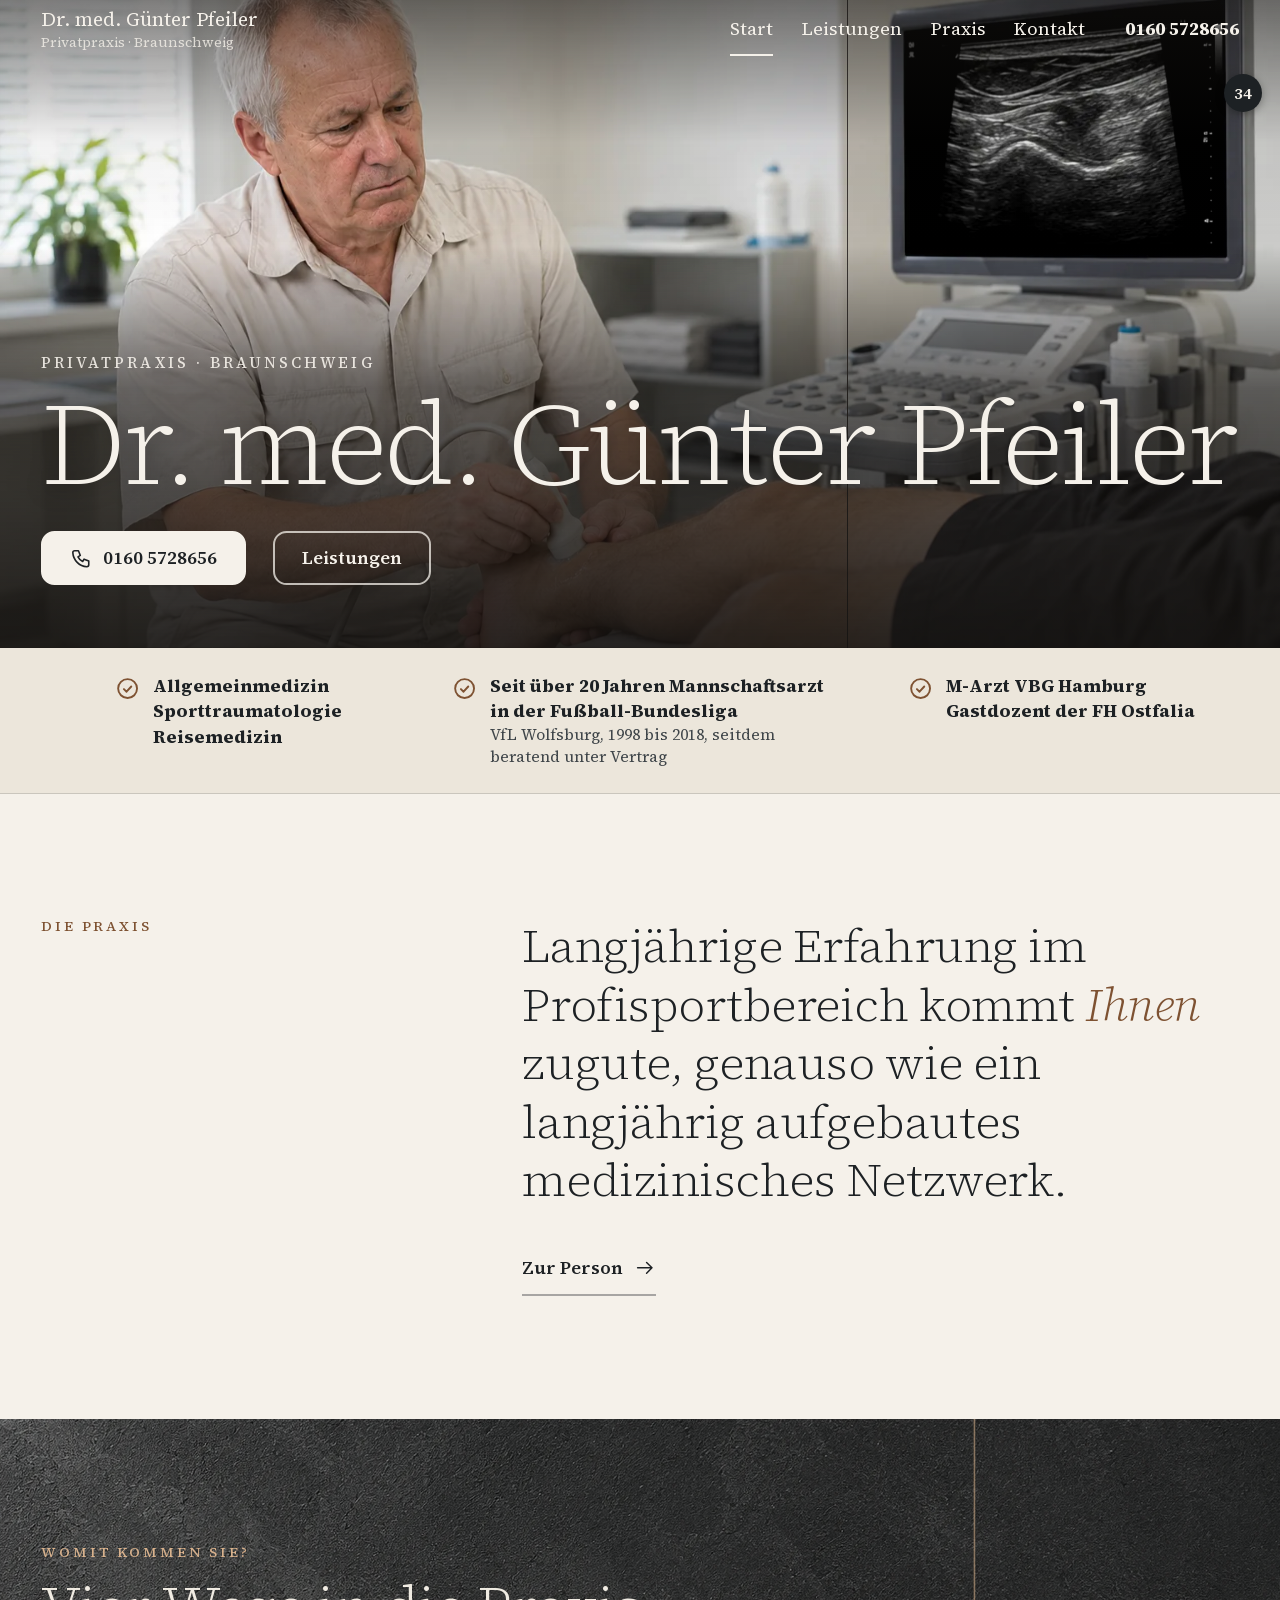
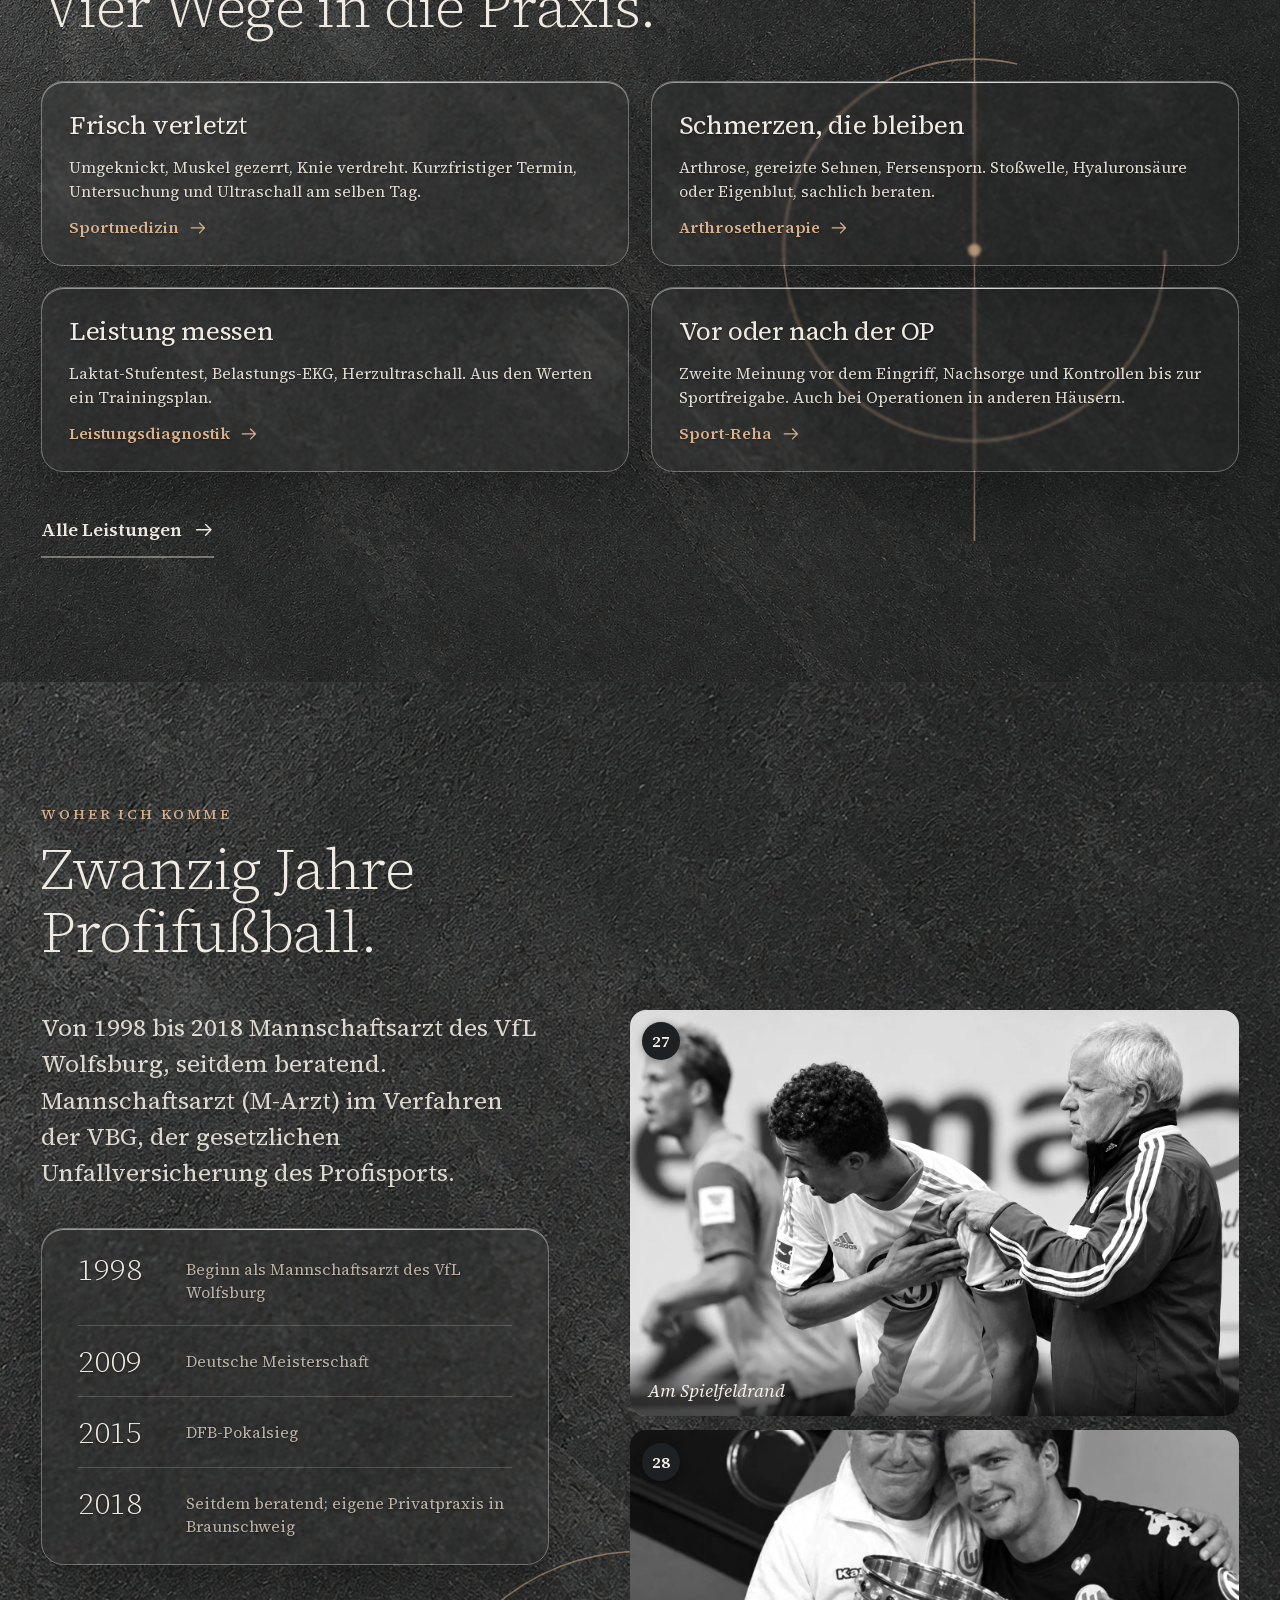
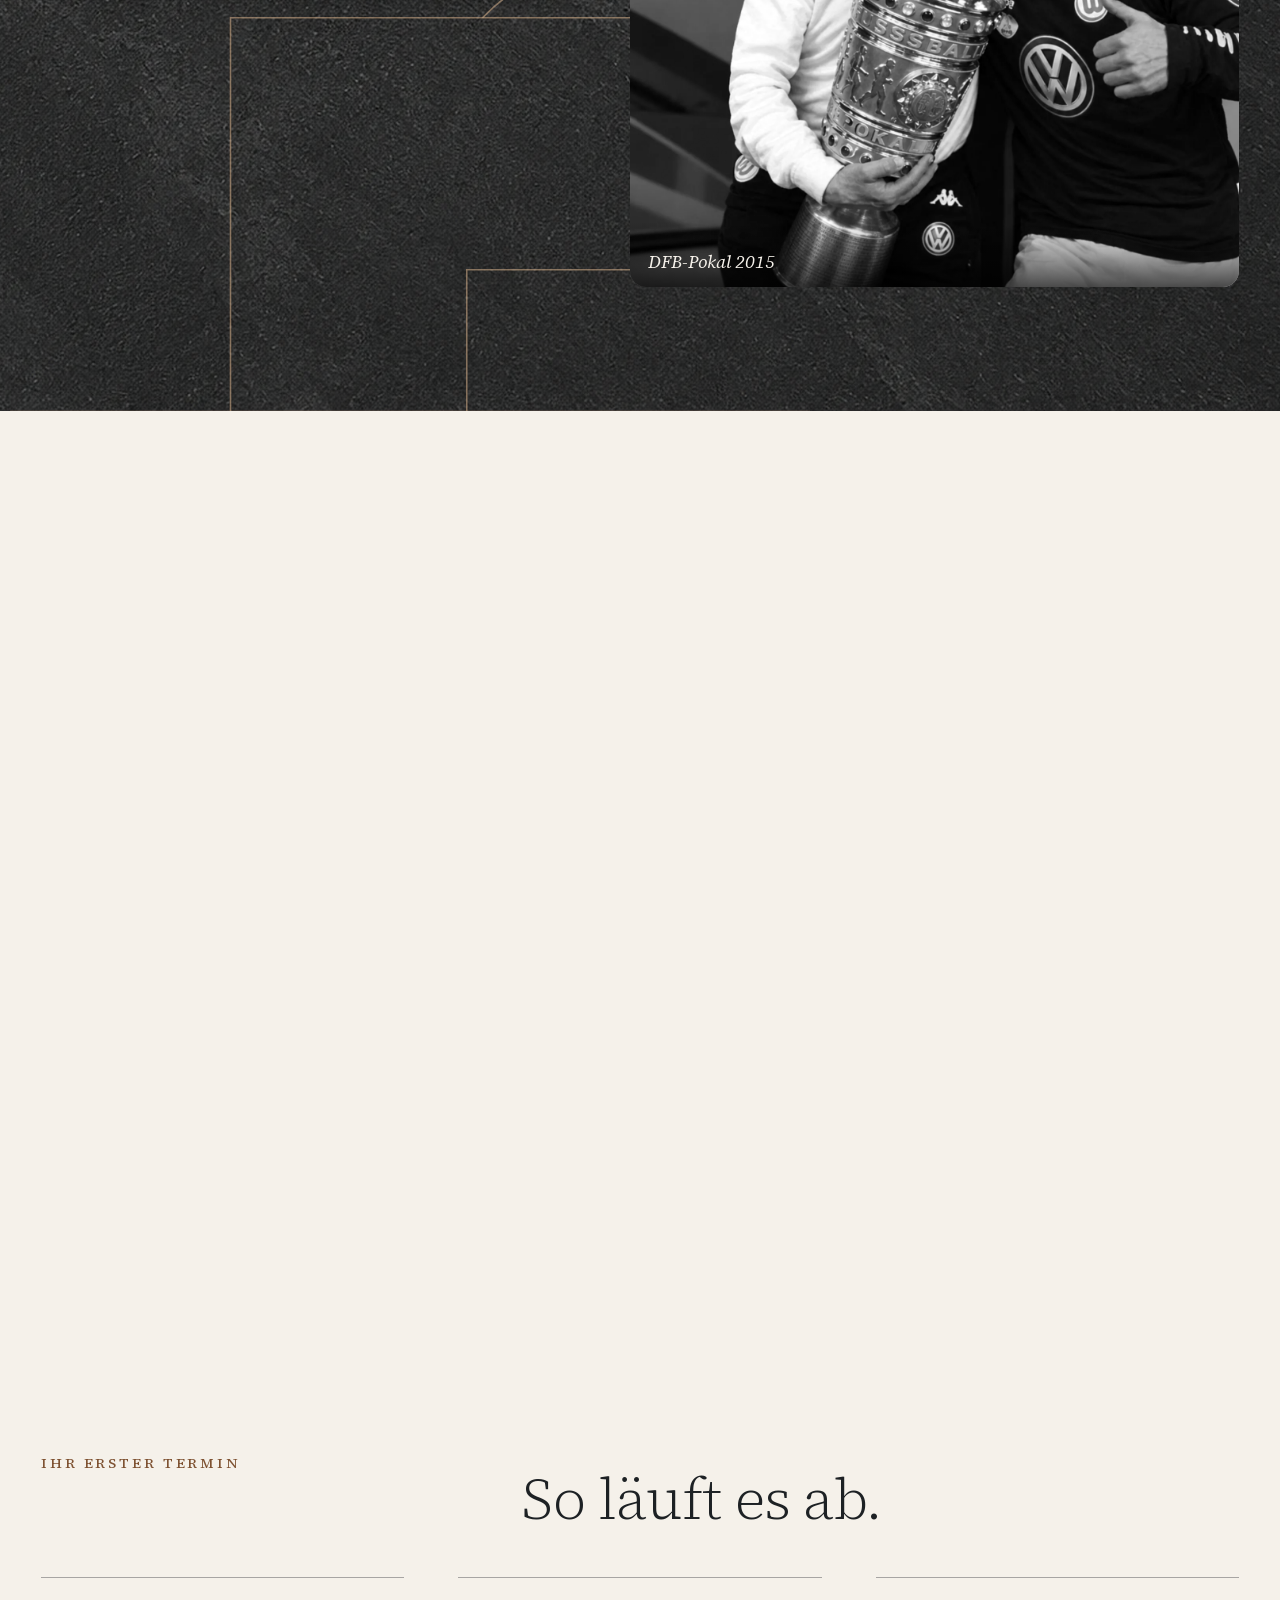
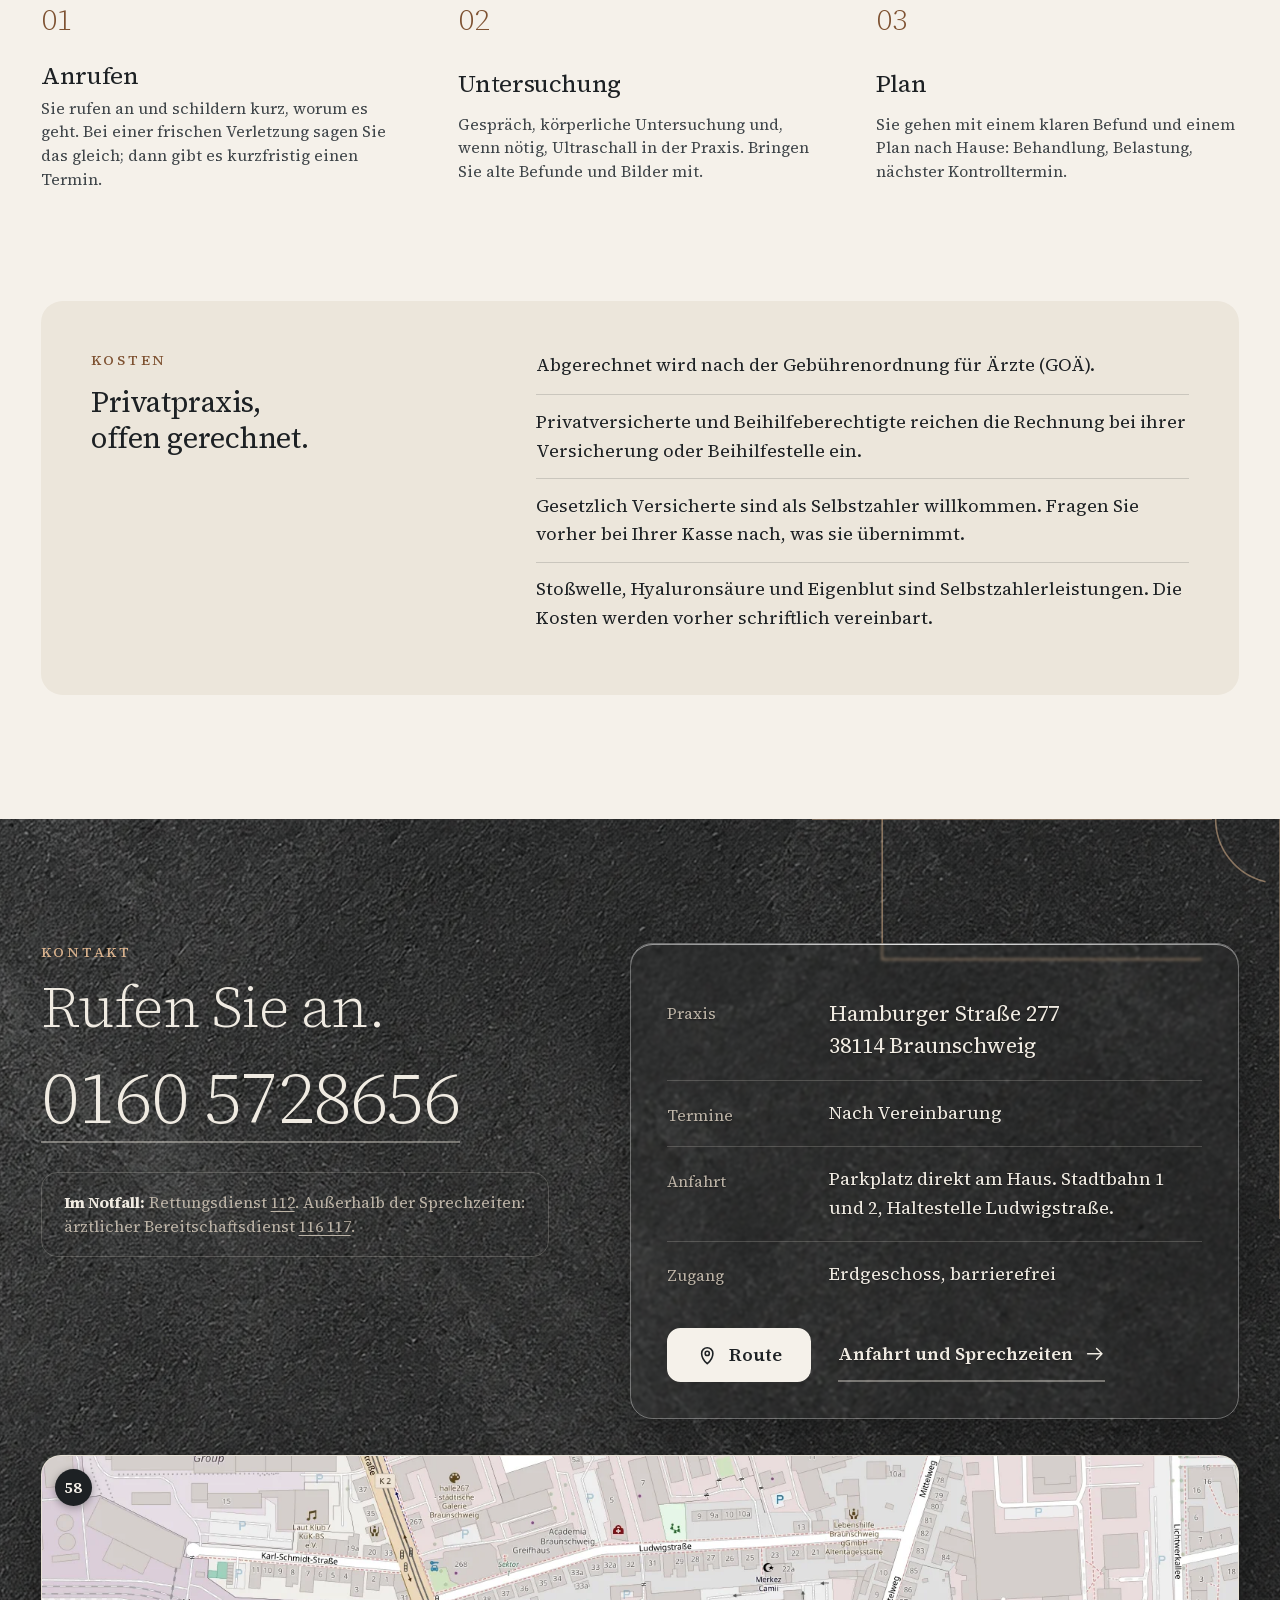
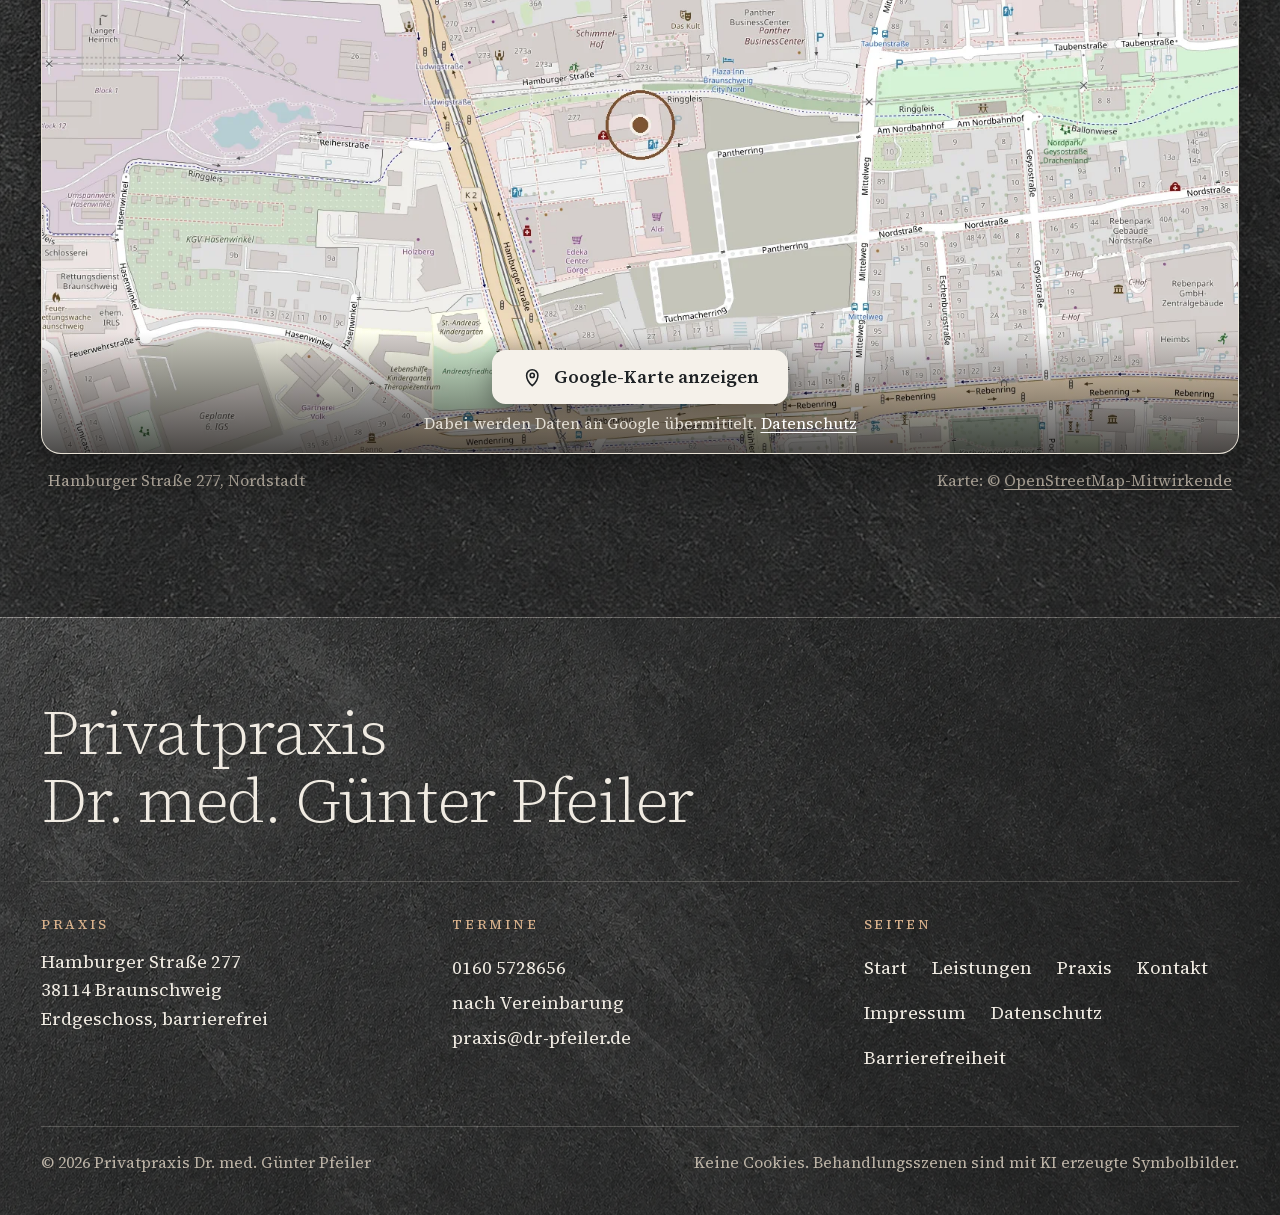
==== index.html @ 9eb3d10a "Startseite: Aussage zu Profisport-Erfahrung und medizinischem Netzwerk" ====
<!DOCTYPE html>
<html lang="de">
<head>
<meta charset="utf-8">
<meta name="viewport" content="width=device-width, initial-scale=1, viewport-fit=cover">
<title>Dr. med. Günter Pfeiler — Privatpraxis für Sportmedizin, Braunschweig</title>
<meta name="description" content="Privatpraxis für Sportmedizin, Leistungsdiagnostik und Allgemeinmedizin in Braunschweig. Dr. med. Günter Pfeiler, zwanzig Jahre Mannschaftsarzt im Profifußball.">
<meta name="robots" content="noindex, nofollow"><!-- ENTWURF: vor dem Livegang entfernen -->
<meta name="theme-color" content="#f5f1ea">
<link rel="preload" href="assets/fonts/source-serif-4.woff2" as="font" type="font/woff2" crossorigin>
<link rel="preload" as="image" href="assets/img/leistung-sport-reha.webp" fetchpriority="high">
<link rel="stylesheet" href="assets/css/edel.css?v=33">
<script>document.documentElement.className+=" js";try{if(localStorage.getItem("pfeiler-gross")==="1")document.documentElement.classList.add("gross")}catch(e){}</script>
<link rel="icon" href="data:image/svg+xml,%3Csvg xmlns='http://www.w3.org/2000/svg' viewBox='0 0 32 32'%3E%3Crect width='32' height='32' rx='6' fill='%231d2124'/%3E%3Ctext x='16' y='22' font-family='Georgia,serif' font-size='17' fill='%23f5f1ea' text-anchor='middle'%3EP%3C/text%3E%3C/svg%3E">
<script type="application/ld+json">
{"@context":"https://schema.org","@type":"Physician","@id":"https://dr-pfeiler.de/#praxis","name":"Privatpraxis Dr. med. Günter Pfeiler",
 "medicalSpecialty":["SportsMedicine","PrimaryCare"],
 "address":{"@type":"PostalAddress","streetAddress":"Hamburger Straße 277","postalCode":"38114","addressLocality":"Braunschweig","addressCountry":"DE"},
 "geo":{"@type":"GeoCoordinates","latitude":52.27784,"longitude":10.52268},
 "telephone":"+49 160 5728656","email":"praxis@dr-pfeiler.de","url":"https://dr-pfeiler.de/","isAccessibleForFree":false,
 "founder":{"@type":"Person","name":"Dr. med. Günter Pfeiler","honorificPrefix":"Dr. med."}}
</script>
</head>
<body>
<a class="skip" href="#inhalt">Zum Inhalt springen</a>

<header class="kopf kopf--auf-bild">
  <div class="wrap">
    <a class="marke" href="index.html"><span class="marke-text"><span class="titel-kurz">Dr. med. </span>Günter Pfeiler<small>Privatpraxis · Braunschweig</small></span></a>
    <nav class="nav" aria-label="Hauptmenü">
<a href="index.html" aria-current="page">Start</a>
<a href="leistungen.html">Leistungen</a>
<a href="praxis.html">Praxis</a>
<a href="kontakt.html">Kontakt</a>
<a class="nav-tel" href="tel:+491605728656">0160 5728656</a>
    </nav>
    <a class="kopf-tel" href="tel:+491605728656" aria-label="Anrufen: 0160 5728656"><svg viewBox="0 0 24 24" fill="none" stroke="currentColor" stroke-width="1.7" stroke-linecap="round" stroke-linejoin="round" aria-hidden="true"><path d="M5 4h4l2 5-2.5 1.5a11 11 0 0 0 5 5L15 13l5 2v4a2 2 0 0 1-2 2A16 16 0 0 1 3 6a2 2 0 0 1 2-2Z"/></svg></a>
    <button class="menue" type="button" aria-expanded="false" aria-controls="menue">Menü <i aria-hidden="true"></i></button>
  </div>
</header>
<nav class="menue-flaeche" id="menue" aria-label="Menü">
<a href="index.html" aria-current="page">Start</a>
<a href="leistungen.html">Leistungen</a>
<a href="praxis.html">Praxis</a>
<a href="kontakt.html">Kontakt</a>
<a class="menue-tel" href="tel:+491605728656"><svg viewBox="0 0 24 24" fill="none" stroke="currentColor" stroke-width="1.7" stroke-linecap="round" stroke-linejoin="round" aria-hidden="true"><path d="M5 4h4l2 5-2.5 1.5a11 11 0 0 0 5 5L15 13l5 2v4a2 2 0 0 1-2 2A16 16 0 0 1 3 6a2 2 0 0 1 2-2Z"/></svg> Termin: 0160 5728656</a>
  <div class="menue-fuss">
    <button class="schrift" type="button" aria-pressed="false"><span class="a1" aria-hidden="true">A</span><span class="a2" aria-hidden="true">A</span> Große Schrift</button>
<a href="impressum.html">Impressum</a>
<a href="datenschutz.html">Datenschutz</a>
<a href="barrierefreiheit.html">Barrierefreiheit</a>
  </div>
</nav>

<main id="inhalt" tabindex="-1">

  <section class="titel">
    <img class="titel-sono" src="assets/img/b-01-sprunggelenk-ultraschall.webp" width="1536" height="1024" alt="" fetchpriority="high"><span class="bild-nr" aria-hidden="true">34</span>
    <div class="wrap">
      <p class="ueberzeile">Privatpraxis · Braunschweig</p>
      <h1 id="titel">Dr. med. Günter Pfeiler</h1>
      <div class="aktionen">
        <a class="knopf knopf--hell" href="tel:+491605728656"><svg viewBox="0 0 24 24" fill="none" stroke="currentColor" stroke-width="1.7" stroke-linecap="round" stroke-linejoin="round" aria-hidden="true"><path d="M5 4h4l2 5-2.5 1.5a11 11 0 0 0 5 5L15 13l5 2v4a2 2 0 0 1-2 2A16 16 0 0 1 3 6a2 2 0 0 1 2-2Z"/></svg> 0160 5728656</a>
        <a class="knopf knopf--rand-hell" href="leistungen.html">Leistungen</a>
      </div>
    </div>
  </section>

  <div class="band-vertrauen" aria-label="Auf einen Blick">
    <ul class="wrap">
      <li><svg viewBox="0 0 24 24" fill="none" stroke="currentColor" stroke-width="1.8" stroke-linecap="round" stroke-linejoin="round" aria-hidden="true"><circle cx="12" cy="12" r="9"/><path d="m8.5 12.5 2.5 2.5 4.5-5"/></svg><div><b>Allgemeinmedizin</b><b>Sporttraumatologie</b><b>Reisemedizin</b></div></li>
      <li><svg viewBox="0 0 24 24" fill="none" stroke="currentColor" stroke-width="1.8" stroke-linecap="round" stroke-linejoin="round" aria-hidden="true"><circle cx="12" cy="12" r="9"/><path d="m8.5 12.5 2.5 2.5 4.5-5"/></svg><div><b>Seit über 20 Jahren Mannschaftsarzt in der Fußball-Bundesliga</b>VfL Wolfsburg, 1998 bis 2018, seitdem beratend unter Vertrag</div></li>
      <li><svg viewBox="0 0 24 24" fill="none" stroke="currentColor" stroke-width="1.8" stroke-linecap="round" stroke-linejoin="round" aria-hidden="true"><circle cx="12" cy="12" r="9"/><path d="m8.5 12.5 2.5 2.5 4.5-5"/></svg><div><b>M-Arzt VBG Hamburg</b><b>Gastdozent der FH Ostfalia</b></div></li>
    </ul>
  </div>

  <section class="abschnitt" aria-labelledby="praxis-titel">
    <div class="wrap zweispalt">
      <p class="kicker zeig" id="praxis-titel">Die Praxis</p>
      <div>
        <p class="aussage zeig">Langjährige Erfahrung im Profisportbereich kommt <em>Ihnen</em> zugute, genauso wie ein langjährig aufgebautes medizinisches Netzwerk.</p>
        <div class="aktionen zeig" style="--dl:160ms"><a class="link" href="praxis.html">Zur Person <svg viewBox="0 0 24 24" fill="none" stroke="currentColor" stroke-width="1.6" stroke-linecap="round" stroke-linejoin="round" aria-hidden="true"><path d="M4 12h16m-6-6 6 6-6 6"/></svg></a></div>
      </div>
    </div>
  </section>

  <section class="nacht abschnitt" aria-labelledby="situation-t">
    <svg class="feld feld--mitte" viewBox="0 0 400 800" aria-hidden="true" focusable="false"><path pathLength="1" d="M200 0V800"/><circle pathLength="1" cx="200" cy="400" r="150"/><circle class="punkt" cx="200" cy="400" r="5"/></svg>
    <div class="wrap">
      <p class="kicker zeig">Womit kommen Sie?</p>
      <h2 id="situation-t" class="zeig" style="--dl:80ms">Vier Wege in die Praxis.</h2>
      <ul class="situationen situationen--glas">
        <li><a class="zeig" href="leistungen.html#sportmedizin"><h3>Frisch verletzt</h3><p>Umgeknickt, Muskel gezerrt, Knie verdreht. Kurzfristiger Termin, Untersuchung und Ultraschall am selben Tag.</p><span>Sportmedizin <svg viewBox="0 0 24 24" fill="none" stroke="currentColor" stroke-width="1.6" stroke-linecap="round" stroke-linejoin="round" aria-hidden="true"><path d="M4 12h16m-6-6 6 6-6 6"/></svg></span></a></li>
        <li><a class="zeig" style="--dl:60ms" href="leistungen.html#arthrosetherapie"><h3>Schmerzen, die bleiben</h3><p>Arthrose, gereizte Sehnen, Fersensporn. Stoßwelle, Hyaluronsäure oder Eigenblut, sachlich beraten.</p><span>Arthrosetherapie <svg viewBox="0 0 24 24" fill="none" stroke="currentColor" stroke-width="1.6" stroke-linecap="round" stroke-linejoin="round" aria-hidden="true"><path d="M4 12h16m-6-6 6 6-6 6"/></svg></span></a></li>
        <li><a class="zeig" style="--dl:120ms" href="leistungen.html#leistungsdiagnostik"><h3>Leistung messen</h3><p>Laktat-Stufentest, Belastungs-EKG, Herzultraschall. Aus den Werten ein Trainingsplan.</p><span>Leistungsdiagnostik <svg viewBox="0 0 24 24" fill="none" stroke="currentColor" stroke-width="1.6" stroke-linecap="round" stroke-linejoin="round" aria-hidden="true"><path d="M4 12h16m-6-6 6 6-6 6"/></svg></span></a></li>
        <li><a class="zeig" style="--dl:180ms" href="leistungen.html#sport-reha"><h3>Vor oder nach der OP</h3><p>Zweite Meinung vor dem Eingriff, Nachsorge und Kontrollen bis zur Sportfreigabe. Auch bei Operationen in anderen Häusern.</p><span>Sport-Reha <svg viewBox="0 0 24 24" fill="none" stroke="currentColor" stroke-width="1.6" stroke-linecap="round" stroke-linejoin="round" aria-hidden="true"><path d="M4 12h16m-6-6 6 6-6 6"/></svg></span></a></li>
      </ul>
      <div class="aktionen zeig"><a class="link" href="leistungen.html">Alle Leistungen <svg viewBox="0 0 24 24" fill="none" stroke="currentColor" stroke-width="1.6" stroke-linecap="round" stroke-linejoin="round" aria-hidden="true"><path d="M4 12h16m-6-6 6 6-6 6"/></svg></a></div>
    </div>
  </section>


  <section class="nacht abschnitt" aria-labelledby="chronik-titel">
    <svg class="feld feld--strafraum" viewBox="0 0 800 420" aria-hidden="true" focusable="false"><path pathLength="1" d="M0 420H800"/><path pathLength="1" d="M140 420V170H660V420"/><path pathLength="1" d="M290 420V330H510V420"/><path pathLength="1" d="M300 170A140 140 0 0 1 500 170"/><circle class="punkt" cx="400" cy="250" r="5"/></svg>
    <div class="wrap">
      <p class="kicker zeig">Woher ich komme</p>
      <h2 id="chronik-titel" class="zeig" style="--dl:80ms;max-width:12em">Zwanzig Jahre Profifußball.</h2>
      <div class="chronik">
        <div class="zeig">
          <p class="lead">Von 1998 bis 2018 Mannschaftsarzt des VfL Wolfsburg, seitdem beratend. Mannschaftsarzt (M-Arzt) im Verfahren der VBG, der gesetzlichen Unfallversicherung des Profisports.</p>
          <div class="glas" style="margin-top:2rem;padding-block:.3rem"><ol class="zeitleiste">
            <li><b>1998</b><span>Beginn als Mannschaftsarzt des VfL Wolfsburg</span></li>
            <li><b>2009</b><span>Deutsche Meisterschaft</span></li>
            <li><b>2015</b><span>DFB-Pokalsieg</span></li>
            <li><b>2018</b><span>Seitdem beratend; eigene Privatpraxis in Braunschweig</span></li>
          </ol></div>
          <details class="todo"><summary>Intern</summary><p>Jahreszahlen und Vereinsnennung mit Dr. Pfeiler bestätigen. Bildrechte (Fotograf, Verein) und Einwilligung der abgebildeten Spieler klären.</p></details>
        </div>
        <div class="archiv zeig" style="--dl:120ms">
          <figure class="bild a1"><img src="assets/img/foto-01-spielfeldrand.webp" width="1536" height="1024" loading="lazy" alt="Dr. Pfeiler untersucht am Spielfeldrand die Schulter eines Spielers"><figcaption>Am Spielfeldrand</figcaption><span class="bild-nr" aria-hidden="true">27</span></figure>
          <figure class="bild a2"><img src="assets/img/foto-02-dfb-pokal.webp" width="1536" height="1536" loading="lazy" alt="Dr. Pfeiler mit dem DFB-Pokal"><figcaption>DFB-Pokal 2015</figcaption><span class="bild-nr" aria-hidden="true">28</span></figure>
        </div>
      </div>
    </div>
  </section>

  <section class="abschnitt" aria-labelledby="person-titel">
    <div class="wrap person">
      <figure class="zeig" style="margin:0">
        <div class="bild bild--hoch"><img src="assets/img/foto-03-meisterschale.webp" width="1024" height="1536" loading="lazy" decoding="async" alt="Dr. med. Günter Pfeiler mit der Meisterschale in der Arena des VfL Wolfsburg"><span class="bild-nr" aria-hidden="true">4</span></div>
        <figcaption class="bildunterschrift"><span class="symbol">Archivfoto</span></figcaption>
      </figure>
      <div class="zeig" style="--dl:120ms">
        <p class="kicker">Zur Person</p>
        <h2 id="person-titel">Dr. med. Günter Pfeiler</h2>
        <dl class="fakten">
          <div><dt>Fachgebiet</dt><dd>Allgemeinmedizin</dd></div>
          <div><dt>1998 – 2018</dt><dd>Mannschaftsarzt VfL Wolfsburg, seitdem beratend</dd></div>
          <div><dt>Verfahren</dt><dd>Mannschaftsarzt (M-Arzt) der VBG</dd></div>
          <div><dt>Praxis</dt><dd>Hamburger Straße 277, Braunschweig</dd></div>
        </dl>
        <details class="todo"><summary>Intern</summary><p>Porträt ist vorläufig das Archivfoto. Für den Livegang ein aktuelles Foto im Sprechzimmer machen lassen; alle 40 recherchierten Vorbilder nutzen eigene Fotografie.</p></details>
      </div>
    </div>
  </section>

  <section class="abschnitt" aria-labelledby="termin-titel">
    <div class="wrap">
      <div class="zweispalt">
        <p class="kicker zeig">Ihr erster Termin</p>
        <h2 id="termin-titel" class="zeig" style="--dl:80ms">So läuft es ab.</h2>
      </div>
      <ol class="schritte">
        <li class="zeig"><h3>Anrufen</h3><p>Sie rufen an und schildern kurz, worum es geht. Bei einer frischen Verletzung sagen Sie das gleich; dann gibt es kurzfristig einen Termin.</p></li>
        <li class="zeig" style="--dl:80ms"><h3>Untersuchung</h3><p>Gespräch, körperliche Untersuchung und, wenn nötig, Ultraschall in der Praxis. Bringen Sie alte Befunde und Bilder mit.</p></li>
        <li class="zeig" style="--dl:160ms"><h3>Plan</h3><p>Sie gehen mit einem klaren Befund und einem Plan nach Hause: Behandlung, Belastung, nächster Kontrolltermin.</p></li>
      </ol>
      <div class="kosten zeig" id="kosten">
        <div><p class="kicker">Kosten</p><h3 style="margin-top:.8rem">Privatpraxis, offen gerechnet.</h3></div>
        <div>
          <p>Abgerechnet wird nach der Gebührenordnung für Ärzte (GOÄ).</p>
          <ul>
            <li>Privatversicherte und Beihilfeberechtigte reichen die Rechnung bei ihrer Versicherung oder Beihilfestelle ein.</li>
            <li>Gesetzlich Versicherte sind als Selbstzahler willkommen. Fragen Sie vorher bei Ihrer Kasse nach, was sie übernimmt.</li>
            <li>Stoßwelle, Hyaluronsäure und Eigenblut sind Selbstzahlerleistungen. Die Kosten werden vorher schriftlich vereinbart.</li>
          </ul>
          <details class="todo"><summary>Intern</summary><p>Abrechnungsangaben (GOÄ-Faktor, Erstattung, Beihilfe, Preisrahmen Erstgespräch) vor dem Livegang mit dem Arzt klären. Keine Praxis in Braunschweig nennt Kosten; ein Preisrahmen wäre ein Alleinstellungsmerkmal.</p></details>
        </div>
      </div>
    </div>
  </section>

  <section class="nacht abschnitt" aria-labelledby="kontakt-titel" data-ruf-ende>
    <svg class="feld feld--ecke" viewBox="0 0 400 400" aria-hidden="true" focusable="false"><path pathLength="1" d="M0 0H400"/><path pathLength="1" d="M400 0V400"/><path pathLength="1" d="M345 0A55 55 0 0 0 400 55"/><path pathLength="1" d="M60 0V120H400"/></svg>
    <div class="wrap">
      <div class="kontaktblock">
        <div class="zeig">
          <p class="kicker">Kontakt</p>
          <h2 id="kontakt-titel">Rufen Sie an.</h2>
          <a class="tel" href="tel:+491605728656">0160 5728656</a>
          <p class="notfall"><b>Im Notfall:</b> Rettungsdienst <a href="tel:112">112</a>. Außerhalb der Sprechzeiten: ärztlicher Bereitschaftsdienst <a href="tel:116117">116 117</a>.</p>
        </div>
        <div class="glas zeig" style="--dl:120ms">
          <dl class="angaben">
            <div><dt>Praxis</dt><dd><address class="adresse">Hamburger Straße 277<br>38114 Braunschweig</address></dd></div>
            <div><dt>Termine</dt><dd>Nach Vereinbarung</dd></div>
            <div><dt>Anfahrt</dt><dd>Parkplatz direkt am Haus. Stadtbahn 1 und 2, Haltestelle Ludwigstraße.</dd></div>
            <div><dt>Zugang</dt><dd>Erdgeschoss, barrierefrei</dd></div>
          </dl>
          <div class="aktionen" style="margin-top:1.2rem"><a class="knopf" href="https://www.google.com/maps/dir/?api=1&amp;destination=52.27784%2C10.52268&amp;travelmode=driving" target="_blank" rel="noopener noreferrer"><svg viewBox="0 0 24 24" fill="none" stroke="currentColor" stroke-width="1.7" stroke-linecap="round" stroke-linejoin="round" aria-hidden="true"><path d="M12 21s-6-5.3-6-11a6 6 0 0 1 12 0c0 5.7-6 11-6 11Z"/><circle cx="12" cy="10" r="2.2"/></svg> Route</a><a class="link" href="kontakt.html">Anfahrt und Sprechzeiten <svg viewBox="0 0 24 24" fill="none" stroke="currentColor" stroke-width="1.6" stroke-linecap="round" stroke-linejoin="round" aria-hidden="true"><path d="M4 12h16m-6-6 6 6-6 6"/></svg></a></div>
        </div>
      </div>
      <div style="margin-top:2rem"><figure class="karte zeig">
          <div class="bild" id="karte-bild">
            <img src="assets/img/lageplan.webp" width="1600" height="1200" loading="lazy" decoding="async" alt="Stadtplan Braunschweig-Nordstadt: die Praxis liegt an der Hamburger Straße 277 am Ringgleis, nahe Haltestelle Ludwigstraße">
            <span class="bild-nr" aria-hidden="true">58</span>
            <div class="karte-laden">
              <button class="knopf" type="button" id="karte-laden" data-src="https://www.google.com/maps/embed?origin=mfe&amp;pb=!1m3!2m1!1s52.27784,10.52268!6i17!3m1!1sde!5m1!1sde"><svg viewBox="0 0 24 24" fill="none" stroke="currentColor" stroke-width="1.7" stroke-linecap="round" stroke-linejoin="round" aria-hidden="true"><path d="M12 21s-6-5.3-6-11a6 6 0 0 1 12 0c0 5.7-6 11-6 11Z"/><circle cx="12" cy="10" r="2.2"/></svg> Google-Karte anzeigen</button>
              <p>Dabei werden Daten an Google übermittelt. <a href="datenschutz.html#google-maps">Datenschutz</a></p>
            </div>
          </div>
          <figcaption><span>Hamburger Straße 277, Nordstadt</span><span>Karte: © <a href="https://www.openstreetmap.org/copyright" target="_blank" rel="noopener noreferrer">OpenStreetMap-Mitwirkende</a></span></figcaption>
          <p class="sr-only" aria-live="polite" id="karte-status"></p>
        </figure></div>
    </div>
  </section>
</main>

<footer class="fuss" data-ruf-ende>
  <div class="wrap">
    <p class="gross">Privatpraxis<br>Dr. med. Günter Pfeiler</p>
    <div class="fuss-raster">
      <div><small>Praxis</small><address>Hamburger Straße 277<br>38114 Braunschweig<br>Erdgeschoss, barrierefrei</address></div>
      <div><small>Termine</small><a href="tel:+491605728656">0160 5728656</a><br>nach Vereinbarung<br><a href="mailto:praxis@dr-pfeiler.de">praxis@dr-pfeiler.de</a></div>
      <div><small>Seiten</small><nav aria-label="Fußzeile">
<a href="index.html" aria-current="page">Start</a>
<a href="leistungen.html">Leistungen</a>
<a href="praxis.html">Praxis</a>
<a href="kontakt.html">Kontakt</a>
<a href="impressum.html">Impressum</a>
<a href="datenschutz.html">Datenschutz</a>
<a href="barrierefreiheit.html">Barrierefreiheit</a>
      </nav></div>
    </div>
    <div class="zeile">
      <span>© 2026 Privatpraxis Dr. med. Günter Pfeiler</span>
      <span>Keine Cookies. Behandlungsszenen sind mit KI erzeugte Symbolbilder.</span>
    </div>
  </div>
</footer>

<nav class="ruf" aria-label="Schnellkontakt">
  <a class="primaer" href="tel:+491605728656"><svg viewBox="0 0 24 24" fill="none" stroke="currentColor" stroke-width="1.7" stroke-linecap="round" stroke-linejoin="round" aria-hidden="true"><path d="M5 4h4l2 5-2.5 1.5a11 11 0 0 0 5 5L15 13l5 2v4a2 2 0 0 1-2 2A16 16 0 0 1 3 6a2 2 0 0 1 2-2Z"/></svg> Anrufen</a>
  <a href="https://www.google.com/maps/dir/?api=1&amp;destination=52.27784%2C10.52268&amp;travelmode=driving" target="_blank" rel="noopener noreferrer"><svg viewBox="0 0 24 24" fill="none" stroke="currentColor" stroke-width="1.7" stroke-linecap="round" stroke-linejoin="round" aria-hidden="true"><path d="M12 21s-6-5.3-6-11a6 6 0 0 1 12 0c0 5.7-6 11-6 11Z"/><circle cx="12" cy="10" r="2.2"/></svg> Route <span class="sr-only">(öffnet Google Maps)</span></a>
</nav>

<script src="assets/js/edel.js?v=31" defer></script>
</body>
</html>
---- assets/css/edel.css ----
/* Privatpraxis Dr. Pfeiler — Stil „Edel“, Fassung 2 (26.09.2026, nach Recherche)
   Hell-only. Fließtext 18 px, Kontrast ≥ 7:1. Serifen nur in Überschriften ≥ 28 px.
   Kopf 60 px, opak beim Scrollen. Unten schwebende Leiste (Anrufen, Route), erscheint nach dem Titel.
   WCAG 2.2 AA: Fokus nie verdeckt (scroll-padding), Ziele ≥ 44 px, Reflow bei 320 px, Text-Spacing-fest. */

@font-face{font-family:'Source Serif 4';src:url('../fonts/source-serif-4.woff2') format('woff2');font-weight:200 900;font-style:normal;font-display:swap}
@font-face{font-family:'Source Serif 4';src:url('../fonts/source-serif-4-italic.woff2') format('woff2');font-weight:200 900;font-style:italic;font-display:swap}

:root{
  --papier:#f5f1ea; --papier-2:#ece6db; --papier-3:#e1dacc;
  --tinte:#1d2124;            /* 15:1 auf Papier */
  --tinte-2:#3f4549;          /* 9:1 */
  --mute:#625a52;             /* 6:1, für Nebentext */
  --linie:rgba(29,33,36,.16); --linie-stark:rgba(29,33,36,.36);
  --cognac:#7e5232;           /* 6:1 auf Papier, auch als Text ok */
  --cognac-hell:#d9b28d;
  --nacht:#24272a; --nacht-text:#f0ebe2; --nacht-mute:#bcb3a6; --nacht-linie:rgba(240,235,226,.2);

  --serif:'Source Serif 4',Georgia,'Times New Roman',serif;
  --sans:var(--serif);   /* eine Schrift für alles */

  --t-klein:.875rem;
  --t-text:1rem;                                    /* = 18 px (html 112.5 %) */
  --t-lead:clamp(1.15rem,1.05rem + .5vw,1.35rem);
  --t-h3:clamp(1.3rem,1.15rem + .7vw,1.6rem);
  --t-h2:clamp(2rem,1.4rem + 2.8vw,3.2rem);
  --t-h1:clamp(2.4rem,1.3rem + 5.6vw,5.4rem);

  --rand:clamp(1rem,.5rem + 2.5vw,3rem);
  --breite:76rem;
  --abschnitt:clamp(4rem,2.6rem + 6vw,8.5rem);
  --abschnitt-klein:clamp(2.8rem,2rem + 3.5vw,5rem);

  --kopf:60px;                 /* feste Höhe in px, damit scroll-padding stimmt (WCAG 2.4.11) */
  --leiste:0px;                /* Platz für die untere Leiste, nur schmal */
  --dauer:1.8s; --ease:cubic-bezier(.16,1,.3,1); --ease-ruhig:cubic-bezier(.22,.61,.36,1);
  color-scheme:light;
}

*,*::before,*::after{box-sizing:border-box}
html{font-size:112.5%;-webkit-text-size-adjust:100%;text-size-adjust:100%;
  scroll-padding-top:calc(var(--kopf) + 24px);scroll-padding-bottom:calc(var(--leiste) + 24px)}
html.gross{font-size:137.5%}   /* „Große Schrift“: 22 px Fließtext (bfit-Empfehlung für Textblöcke) */
@media (prefers-reduced-motion:no-preference){html{scroll-behavior:smooth}}
body{margin:0;background:var(--papier);color:var(--tinte);font:400 var(--t-text)/1.6 var(--sans);
  -webkit-font-smoothing:antialiased;padding-bottom:var(--leiste)}
img{display:block;max-width:100%;height:auto}
a{color:inherit;text-decoration-thickness:1px;text-underline-offset:.2em}
h1,h2,h3{font-family:var(--serif);font-weight:300;line-height:1.08;letter-spacing:-.015em;margin:0;text-wrap:balance;hyphens:auto;overflow-wrap:break-word}
h1{font-size:var(--t-h1);letter-spacing:-.025em}
h2{font-size:var(--t-h2)}
h3{font-size:var(--t-h3);font-weight:400;line-height:1.25}
p{margin:0}
p+p{margin-top:1em}
:focus-visible{outline:3px solid var(--cognac);outline-offset:3px;border-radius:3px}
.nacht :focus-visible,.titel :focus-visible,.ruf :focus-visible,.kopf--auf-bild :focus-visible{outline-color:var(--cognac-hell)}
.skip{position:absolute;left:-999px;top:0;z-index:200;background:var(--tinte);color:var(--papier);padding:.8rem 1.2rem;font-weight:700;text-decoration:none}
.skip:focus{left:1rem;top:1rem}
main:focus{outline:none}
.sr-only{position:absolute;width:1px;height:1px;overflow:hidden;clip:rect(0 0 0 0);white-space:nowrap}

.wrap{width:100%;max-width:var(--breite);margin-inline:auto;padding-inline:var(--rand)}
.abschnitt{padding-block:var(--abschnitt)}
.abschnitt--klein{padding-block:var(--abschnitt-klein)}
.kicker{font:500 .8rem/1.3 var(--serif);letter-spacing:.2em;text-transform:uppercase;color:var(--cognac)}
.kicker+h1,.kicker+h2{margin-top:.8rem}
.lead{font-size:var(--t-lead);line-height:1.5;color:var(--tinte-2);max-width:34em}
.gedaempft{color:var(--mute)}
.symbol{font-size:var(--t-klein);color:var(--mute);margin-top:.7rem}

/* Knöpfe und Links: ≥ 48 px hoch */
.knopf{display:inline-flex;align-items:center;justify-content:center;gap:.6rem;min-height:3rem;padding:0 1.5rem;border-radius:.75rem;
  background:var(--tinte);color:var(--papier);font:600 1rem/1.2 var(--sans);text-decoration:none;border:2px solid var(--tinte);
  transition:background .25s,color .25s}
.knopf:hover{background:var(--papier);color:var(--tinte)}
.knopf:active{transform:translateY(1px)}
.knopf--hell{background:var(--papier);color:var(--tinte);border-color:var(--papier)}
.knopf--hell:hover{background:transparent;color:var(--papier)}
.knopf--rand{background:transparent;color:var(--tinte);border-color:var(--linie-stark)}
.knopf--rand:hover{background:var(--tinte);color:var(--papier);border-color:var(--tinte)}
.knopf svg{width:1.25rem;height:1.25rem;flex:none}
.link{display:inline-flex;align-items:center;gap:.6rem;min-height:3rem;font:600 1rem/1.2 var(--sans);text-decoration:none;
  border-bottom:2px solid var(--linie-stark);transition:border-color .25s,gap .3s var(--ease)}
.link svg{width:1.2rem;height:1.2rem;flex:none;transition:transform .3s var(--ease)}
.link:hover{border-color:currentColor}
.link:hover svg{transform:translateX(.25rem)}
.aktionen{display:flex;flex-wrap:wrap;align-items:center;gap:.9rem 1.5rem;margin-top:1.8rem}

/* ---------- Kopf: 60 px, opak beim Scrollen, versteckt sich beim Runterscrollen ---------- */
.kopf{position:fixed;inset:0 0 auto;z-index:50;padding-top:env(safe-area-inset-top);color:var(--tinte);
  background:var(--papier);border-bottom:1px solid var(--linie);
  transition:transform .7s var(--ease),background .7s,border-color .7s,color .7s}
.kopf .wrap{display:flex;align-items:center;gap:8px;min-height:var(--kopf);padding-inline:16px}
@media (min-width:900px){.kopf .wrap{padding-inline:var(--rand)}}
.marke{font:400 19px/1.15 var(--serif);text-decoration:none;margin-right:auto;min-width:0;padding:.4rem 0;white-space:nowrap;overflow:hidden;text-overflow:ellipsis}
@media (max-width:420px){.marke{font-size:16px}.marke small{font-size:12.5px}}
@media (max-width:360px){.marke .titel-kurz{display:none}}
.marke small{display:block;font:400 14px/1.2 var(--sans);color:var(--mute);margin-top:.15rem}
.nav{display:none;gap:1.6rem;align-items:center;font:400 1rem/1 var(--sans)}
.nav a{text-decoration:none;padding:.9rem 0;border-bottom:2px solid transparent;transition:border-color .25s}
.nav a:hover,.nav a[aria-current=page]{border-color:currentColor}
.nav .nav-tel{font-weight:700;color:var(--cognac);margin-left:.6rem}
.kopf-tel{display:inline-flex;align-items:center;justify-content:center;width:48px;height:48px;border-radius:50%;color:inherit;text-decoration:none;
  border:1.5px solid currentColor;flex:none}
.kopf-tel svg{width:22px;height:22px}
.menue{appearance:none;background:none;border:0;color:inherit;font:600 17px/1 var(--sans);min-height:48px;padding:0 2px 0 10px;
  cursor:pointer;display:inline-flex;align-items:center;gap:9px;flex:none}
.menue i{display:block;width:22px;height:9px;border-block:2px solid currentColor;transition:transform .3s var(--ease)}
.menue[aria-expanded=true] i{transform:scaleX(.6)}
.kopf.versteckt{transform:translateY(-100%)}
/* über dem Titelbild: durchsichtig und hell */
.kopf--auf-bild.oben{background:transparent;border-color:transparent;color:#f5f1ea}
.kopf--auf-bild.oben .marke small{color:rgba(245,241,234,.8)}
.kopf--auf-bild.oben .nav .nav-tel{color:#f5f1ea}
@media (min-width:960px){.nav{display:flex}.menue,.kopf-tel{display:none}}

.menue-flaeche{position:fixed;inset:0;z-index:49;background:var(--papier);overflow:auto;
  padding:calc(var(--kopf) + env(safe-area-inset-top) + 1.5rem) var(--rand) 2rem;
  display:flex;flex-direction:column;gap:0;opacity:0;visibility:hidden;transition:opacity .3s var(--ease),visibility .3s}
.menue-flaeche a{font:300 clamp(1.9rem,1.2rem + 3vw,2.6rem)/1.3 var(--serif);text-decoration:none;border-bottom:1px solid var(--linie);padding:.7rem 0;min-height:3rem}
.menue-flaeche a[aria-current=page]{color:var(--cognac)}
.menue-flaeche .menue-tel{margin-top:1.4rem;font:600 1.05rem/1.2 var(--sans);border:0;color:var(--cognac);display:inline-flex;align-items:center;gap:.6rem}
.menue-flaeche .menue-tel svg{width:1.3rem;height:1.3rem}
.menue-fuss{margin-top:auto;padding-top:1.5rem;border-top:1px solid var(--linie);display:flex;flex-wrap:wrap;gap:.8rem 1.4rem;align-items:center}
.schrift{appearance:none;background:none;border:1.5px solid var(--linie-stark);border-radius:.75rem;color:inherit;font:600 .95rem/1.2 var(--sans);
  min-height:3rem;padding:0 1.1rem;cursor:pointer;display:inline-flex;align-items:center;gap:.6rem}
.schrift[aria-pressed=true]{background:var(--tinte);color:var(--papier);border-color:var(--tinte)}
.schrift .a1{font:600 .8rem/1 var(--serif)}
.schrift .a2{font:600 1.25rem/1 var(--serif)}
body.menue-offen .menue-flaeche{opacity:1;visibility:visible}
body.menue-offen .kopf{transform:none;background:var(--papier);border-color:var(--linie);color:var(--tinte)}
body.menue-offen .kopf .marke small{color:var(--mute)}
body.menue-offen{overflow:hidden}

/* ---------- Titelbild: nicht Vollbild, Text unten, dunkler Verlauf für Kontrast ---------- */
.titel{position:relative;min-height:min(72svh,44rem);display:flex;align-items:flex-end;color:#f5f1ea;overflow:hidden;background:#3a3532}
.titel>img{position:absolute;inset:0;width:100%;height:100%;object-fit:cover;object-position:44% 30%}
@media (min-width:900px){.titel>img{object-position:50% 12%}}
.titel>img.titel-sono{object-position:24% 30%}
@media (min-width:900px){.titel>img.titel-sono{object-position:50% 30%}}
.titel::after{content:"";position:absolute;inset:0;
  background:linear-gradient(180deg,rgba(20,18,16,.55) 0%,rgba(20,18,16,.05) 22%,rgba(20,18,16,0) 38%,rgba(20,18,16,.6) 60%,rgba(20,18,16,.9) 100%)}
.titel .wrap{position:relative;z-index:1;padding-top:calc(var(--kopf) + 5rem);padding-bottom:clamp(2rem,1.5rem + 3vw,3.5rem)}
.titel .ueberzeile{font:500 .85rem/1.3 var(--serif);letter-spacing:.2em;text-transform:uppercase;color:rgba(245,241,234,.9)}
.titel h1{margin-top:.5rem;max-width:12em;hyphens:manual;font-size:clamp(2.8rem,1.4rem + 7vw,6.4rem);text-shadow:0 2px 24px rgba(0,0,0,.35)}
.titel h1 em{font-style:italic;font-weight:200}
.titel .unterzeile{margin-top:1rem;font-size:var(--t-lead);line-height:1.45;color:rgba(245,241,234,.92);max-width:28em;text-shadow:0 1px 16px rgba(0,0,0,.4)}
.titel .aktionen{margin-top:1.4rem}

/* Vertrauensband unter dem Titel: zentriert, auf jeder Breite */
.band-vertrauen{background:var(--papier-2);border-bottom:1px solid var(--linie)}
.band-vertrauen ul{list-style:none;margin:0 auto;padding:1.1rem var(--rand);display:grid;gap:.9rem 2rem;justify-items:center}
.band-vertrauen li{display:flex;gap:.7rem;align-items:flex-start;text-align:left;max-width:22rem;font-size:var(--t-klein);line-height:1.4;color:var(--tinte-2)}
.band-vertrauen li b{display:block;color:var(--tinte);font-size:1rem}
.band-vertrauen svg{width:1.4rem;height:1.4rem;flex:none;color:var(--cognac);margin-top:.15rem}
@media (min-width:720px){.band-vertrauen ul{grid-template-columns:repeat(3,1fr);padding-block:1.4rem}}

/* Seitenkopf ohne Bild */
.seitenkopf{padding-top:calc(var(--kopf) + env(safe-area-inset-top) + 3rem);padding-bottom:var(--abschnitt-klein);border-bottom:1px solid var(--linie)}
.seitenkopf h1{font-size:clamp(2.3rem,1.4rem + 4.4vw,4.6rem)}
.seitenkopf .lead{margin-top:1.4rem}

/* ---------- Text ---------- */
.aussage{font:300 clamp(1.55rem,1.1rem + 2.1vw,2.6rem)/1.25 var(--serif);letter-spacing:-.01em;max-width:22em;text-wrap:pretty}
.aussage em{font-style:italic;color:var(--cognac)}
.zweispalt{display:grid;gap:2rem}
@media (min-width:900px){.zweispalt{grid-template-columns:minmax(0,4fr) minmax(0,7fr);gap:4rem;align-items:start}}

/* ---------- Situationen („Womit kommen Sie?“) ---------- */
.situationen{list-style:none;margin:2.4rem 0 0;padding:0;display:grid;gap:1rem}
@media (min-width:720px){.situationen{grid-template-columns:repeat(2,1fr);gap:1.2rem}}
.situationen a{display:grid;grid-template-rows:auto 1fr auto;gap:.8rem;min-height:100%;padding:1.5rem;border-radius:1rem;background:var(--papier-2);
  text-decoration:none;border:1px solid transparent;transition:border-color .8s,transform .9s var(--ease)}
.situationen a:hover{border-color:var(--linie-stark);transform:translateY(-2px)}
.situationen h3{font-size:1.45rem}
.situationen p{color:var(--tinte-2);font-size:var(--t-klein);line-height:1.5}
.situationen span{display:inline-flex;align-items:center;gap:.5rem;font:600 var(--t-klein)/1 var(--sans);color:var(--cognac)}
.situationen span svg{width:1.1rem;height:1.1rem}

/* ---------- Leistungsliste ---------- */
.liste{list-style:none;margin:2.6rem 0 0;padding:0;border-top:1px solid var(--linie-stark)}
.liste a{display:grid;grid-template-columns:2.6rem 1fr auto;gap:.2rem 1rem;align-items:baseline;padding:1.4rem 0;min-height:3rem;
  border-bottom:1px solid var(--linie);text-decoration:none;transition:padding .4s var(--ease)}
.liste .nr{font:italic 300 1.2rem/1 var(--serif);color:var(--cognac)}
.liste h3{font-size:clamp(1.5rem,1.2rem + 1.4vw,2.3rem);font-weight:300}
.liste p{grid-column:2;color:var(--tinte-2);font-size:var(--t-klein);margin-top:.3rem}
.liste svg{grid-row:1;grid-column:3;width:1.4rem;height:1.4rem;color:var(--mute);transition:transform .4s var(--ease),color .25s}
.liste a:hover{padding-left:.5rem}
.liste a:hover svg{transform:translateX(.3rem);color:var(--cognac)}
@media (min-width:900px){.liste a{grid-template-columns:4rem minmax(0,1.1fr) minmax(0,1fr) auto;align-items:center}.liste p{grid-column:3;margin:0}.liste svg{grid-column:4}}

/* ---------- Bilder ---------- */
.bild-spalte{margin:0}
.bild{margin:0;position:relative;overflow:hidden;background:var(--papier-3);border-radius:.9rem}
.bild img{width:100%;height:100%;object-fit:cover}
.bild--breit{aspect-ratio:3/2}
.bild--kino{aspect-ratio:21/9}
.bild--hoch{aspect-ratio:4/5}
@media (max-width:699px){.bild--kino{aspect-ratio:4/3}}
.band{padding-inline:var(--rand)}
@media (min-width:900px){.band{max-width:calc(var(--breite) + 16rem);margin-inline:auto}}
.bildunterschrift{display:flex;justify-content:space-between;gap:1rem;padding-top:.7rem;font-size:var(--t-klein);color:var(--mute)}
.bildunterschrift .symbol{margin:0}

/* ---------- Ottocento-Wand (dunkel) + Glas ---------- */
.nacht,.fuss{position:relative;color:var(--nacht-text);background:#24272a url('../img/ottocento-anthrazit-hoch.webp') center/cover}
@media (min-width:900px){.nacht,.fuss{background-image:url('../img/ottocento-anthrazit-2560.webp')}}
.nacht::before,.fuss::before{content:"";position:absolute;inset:0;background:rgba(14,16,17,.5);pointer-events:none}
.nacht>*,.fuss>*{position:relative}
.nacht .kicker,.fuss small{color:var(--cognac-hell)}
.nacht .lead{color:rgba(240,235,226,.9)}
.nacht .knopf{background:var(--papier);color:var(--tinte);border-color:var(--papier)}
.nacht .knopf:hover{background:transparent;color:var(--papier)}
.nacht .link{border-color:rgba(240,235,226,.4)}
.nacht .link:hover{border-color:var(--nacht-text)}
/* Glas: komplett durchsichtig, nur ganz dezent verschwommen; sichtbar allein durch Kante und Glanzlinie */
.glas,.situationen--glas a{border-radius:1.25rem;color:var(--nacht-text);position:relative;overflow:hidden;isolation:isolate;
  background:transparent;border:1px solid rgba(255,255,255,.32);
  -webkit-backdrop-filter:blur(1.5px);backdrop-filter:blur(1.5px);
  box-shadow:inset 0 1px 0 rgba(255,255,255,.5),0 18px 50px rgba(0,0,0,.28)}
.glas{padding:clamp(1.3rem,1rem + 1.4vw,2rem)}
.glas::after,.situationen--glas a::after{content:"";position:absolute;left:8%;right:8%;top:0;height:1px;pointer-events:none;
  background:linear-gradient(90deg,transparent,rgba(255,255,255,.8),transparent)}
.situationen--glas a:hover{border-color:rgba(255,255,255,.6);background:rgba(255,255,255,.04)}
.knopf--glas{background:transparent;color:#f5f1ea;border-color:rgba(255,255,255,.55);
  -webkit-backdrop-filter:blur(1.5px);backdrop-filter:blur(1.5px);box-shadow:inset 0 1px 0 rgba(255,255,255,.45)}
.knopf--glas:hover{background:rgba(255,255,255,.12);color:#f5f1ea}
/* Lesbarkeit auf klarem Glas */
.glas,.situationen--glas a{text-shadow:0 1px 2px rgba(0,0,0,.45)}
.glas .knopf,.situationen--glas .knopf{text-shadow:none}
@supports not ((backdrop-filter:blur(1px)) or (-webkit-backdrop-filter:blur(1px))){.glas{background:rgba(40,43,46,.96)}.knopf--glas{background:rgba(40,43,46,.9)}}
@media (prefers-reduced-transparency:reduce){.glas,.knopf--glas,.ruf{-webkit-backdrop-filter:none;backdrop-filter:none;background:#2c2f32}}

/* Chronik */
.chronik{display:grid;gap:3rem;margin-top:2.6rem}
@media (min-width:900px){.chronik{grid-template-columns:minmax(0,5fr) minmax(0,6fr);gap:4.5rem;align-items:start}}
.zeitleiste{list-style:none;margin:0;padding:0}
.zeitleiste li{display:grid;grid-template-columns:5rem 1fr;gap:1rem;padding:1.1rem 0;border-bottom:1px solid var(--nacht-linie)}
.zeitleiste li:last-child{border-bottom:0}
.zeitleiste b{font:300 1.7rem/1 var(--serif);font-variant-numeric:lining-nums}
.zeitleiste span{color:var(--nacht-mute);font-size:var(--t-klein);padding-top:.3rem;line-height:1.45}
.archiv{display:grid;gap:.8rem}
.archiv .bild{background:#222;border-radius:.9rem}
.archiv img{filter:grayscale(1) contrast(1.06)}
.archiv .a1{aspect-ratio:3/2}
.archiv .a2{aspect-ratio:4/3}
.archiv figcaption{position:absolute;left:0;bottom:0;right:0;padding:1.6rem 1rem .8rem;font:italic 400 1rem/1.2 var(--serif);
  color:#f5f1ea;background:linear-gradient(transparent,rgba(0,0,0,.7))}

/* Person */
.person{display:grid;gap:2.4rem}
@media (min-width:900px){.person{grid-template-columns:minmax(0,5fr) minmax(0,6fr);gap:4.5rem;align-items:center}}
.fakten{margin:2rem 0 0;border-top:1px solid var(--linie-stark)}
.fakten div{display:grid;grid-template-columns:8rem 1fr;gap:1rem;padding:.9rem 0;border-bottom:1px solid var(--linie)}
.fakten dt{font-size:var(--t-klein);color:var(--mute);padding-top:.15rem}
.fakten dd{margin:0;font:400 1.1rem/1.4 var(--serif)}
@media (max-width:440px){.fakten div{grid-template-columns:1fr;gap:.15rem}}

/* Schritte + Kosten */
.schritte{list-style:none;margin:2.6rem 0 0;padding:0;counter-reset:s;border-top:1px solid var(--linie-stark)}
.schritte li{padding:1.6rem 0;border-bottom:1px solid var(--linie);display:grid;grid-template-columns:3.2rem 1fr;gap:.3rem 1rem}
.schritte li::before{counter-increment:s;content:counter(s,decimal-leading-zero);font:300 1.7rem/1 var(--serif);color:var(--cognac);grid-row:span 2}
.schritte h3{font-size:1.35rem}
.schritte p{color:var(--tinte-2);font-size:var(--t-klein);line-height:1.5}
@media (min-width:900px){.schritte{grid-template-columns:repeat(3,1fr);gap:0 3rem;border-top:0;display:grid}
  .schritte li{grid-template-columns:1fr;border-top:1px solid var(--linie-stark);border-bottom:0;padding-top:1.4rem}.schritte li::before{grid-row:auto;margin-bottom:1.2rem}}
.kosten{margin-top:var(--abschnitt-klein);padding:clamp(1.5rem,1rem + 2.5vw,2.8rem);background:var(--papier-2);border-radius:1.2rem;display:grid;gap:1.4rem}
@media (min-width:900px){.kosten{grid-template-columns:minmax(0,4fr) minmax(0,7fr);gap:4rem}}
.kosten ul{margin:.8rem 0 0;padding:0;list-style:none}
.kosten li{padding:.7rem 0;border-top:1px solid var(--linie)}

/* Kontakt */
.kontaktblock{display:grid;gap:2.6rem}
@media (min-width:900px){.kontaktblock{grid-template-columns:minmax(0,5fr) minmax(0,6fr);gap:4.5rem}}
.tel{display:inline-block;font:300 clamp(2rem,1.2rem + 4vw,4.2rem)/1.05 var(--serif);letter-spacing:-.02em;text-decoration:none;margin-top:1.2rem;
  border-bottom:2px solid var(--linie-stark);padding-bottom:.3rem;transition:border-color .25s,color .25s}
.tel:hover{border-color:var(--cognac);color:var(--cognac)}
.nacht .tel{border-color:rgba(240,235,226,.4)}
.nacht .tel:hover{color:var(--cognac-hell);border-color:var(--cognac-hell)}
.adresse{font-style:normal;font:400 1.2rem/1.5 var(--serif)}
.angaben{margin:0}
.angaben>div{display:grid;grid-template-columns:8rem 1fr;gap:1rem;padding:1rem 0;border-bottom:1px solid var(--linie)}
.angaben>div:last-child{border-bottom:0}
.angaben dt{font-size:var(--t-klein);color:var(--mute);padding-top:.2rem}
.angaben dd{margin:0}
.glas .angaben>div{border-color:var(--nacht-linie)}
.glas .angaben dt{color:var(--nacht-mute)}
@media (max-width:440px){.angaben>div{grid-template-columns:1fr;gap:.15rem}}
.notfall{margin-top:1.6rem;padding:1rem 1.2rem;border-radius:.9rem;border:1px solid var(--linie);font-size:var(--t-klein);line-height:1.5;color:var(--tinte-2)}
.notfall b{color:var(--tinte)}
.nacht .notfall{border-color:var(--nacht-linie);color:var(--nacht-mute)}
.nacht .notfall b{color:var(--nacht-text)}
.zeiten{width:100%;border-collapse:collapse;margin-top:1.4rem}
.zeiten th,.zeiten td{text-align:left;padding:.8rem 0;border-bottom:1px solid var(--linie);font-weight:400}
.zeiten th{font-family:var(--serif);font-size:1.1rem}
.zeiten td{color:var(--mute);text-align:right}
.fragen{border-top:1px solid var(--linie-stark)}
.fragen details{border-bottom:1px solid var(--linie)}
.fragen summary{list-style:none;cursor:pointer;display:flex;justify-content:space-between;align-items:center;gap:1rem;padding:1.1rem 0;min-height:3rem;
  font:400 1.2rem/1.35 var(--serif)}
.fragen summary::-webkit-details-marker{display:none}
.fragen summary::after{content:"";width:.7rem;height:.7rem;flex:none;border-right:2px solid currentColor;border-bottom:2px solid currentColor;
  transform:rotate(45deg) translateY(-.2rem);transition:transform .3s var(--ease)}
.fragen details[open] summary::after{transform:rotate(225deg)}
.fragen details p{padding:0 0 1.3rem;color:var(--tinte-2);max-width:40em}

/* Anfahrt: große Straßenkarte, darauf der Knopf für die Google-Karte (Zwei-Klick) */
.anfahrt{display:grid;gap:1.2rem;margin-top:1.2rem}
@media (min-width:900px){.anfahrt{grid-template-columns:minmax(0,5fr) minmax(0,7fr);gap:1.6rem;align-items:start}}
.karte{margin:2rem 0 0;display:flex;flex-direction:column;gap:.6rem}
.karte .bild{border-radius:1.1rem;aspect-ratio:4/3;box-shadow:0 20px 50px rgba(0,0,0,.35);border:1px solid rgba(255,255,255,.18)}
@media (min-width:900px){.karte .bild{aspect-ratio:2/1}}
.karte iframe{display:block;width:100%;height:100%;border:0;background:#ddd}
.karte figcaption{display:flex;flex-wrap:wrap;justify-content:space-between;gap:.4rem 1rem;padding:.2rem .4rem 0;font-size:var(--t-klein);color:var(--nacht-mute)}
.karte figcaption a{color:inherit}
.karte-laden{position:absolute;inset:auto 0 0 0;padding:1rem;display:flex;flex-direction:column;align-items:center;gap:.5rem;text-align:center;
  background:linear-gradient(transparent,rgba(20,18,16,.72))}
.karte-laden .knopf{box-shadow:0 8px 24px rgba(0,0,0,.35)}
.karte-laden p{font-size:var(--t-klein);color:rgba(240,235,226,.9);line-height:1.4;margin:0}
.karte-laden p a{color:#fff}
.karte-schliessen{align-self:flex-start;margin-top:.4rem}
.wege-knoepfe{display:flex;flex-wrap:wrap;gap:.7rem;margin-top:1.4rem}
.punkte{margin:0}
.punkte>div{padding:1rem 0;border-bottom:1px solid var(--linie)}
.punkte>div:last-child{border-bottom:0}
.punkte dt{font:400 1.2rem/1.3 var(--serif)}
.punkte dd{margin:.3rem 0 0;color:var(--tinte-2);font-size:var(--t-klein);line-height:1.5}
.glas .punkte>div{border-color:var(--nacht-linie)}
.glas .punkte dd{color:rgba(240,235,226,.85)}

/* Leistungsseite */
.sprung{position:sticky;top:calc(var(--kopf) + env(safe-area-inset-top));z-index:10;background:color-mix(in srgb,var(--papier) 94%,transparent);
  -webkit-backdrop-filter:blur(10px);backdrop-filter:blur(10px);border-bottom:1px solid var(--linie)}
.sprung .wrap{display:flex;gap:1.6rem;overflow-x:auto;scrollbar-width:none;-webkit-overflow-scrolling:touch}
.sprung .wrap::-webkit-scrollbar{display:none}
.sprung a{flex:none;display:inline-flex;align-items:center;min-height:3rem;font:400 .95rem/1 var(--sans);text-decoration:none;border-bottom:2px solid transparent;color:var(--tinte-2)}
.sprung a i{font-style:italic;font-family:var(--serif);color:var(--cognac);margin-right:.45rem}
.sprung a.aktiv,.sprung a:hover{color:var(--tinte);border-color:var(--tinte)}
.ultraschall-raster{display:grid;gap:1.6rem;margin-top:2.4rem}
@media (min-width:700px){.ultraschall-raster{grid-template-columns:1fr 1fr;gap:2rem 1.6rem}.ultraschall-raster>:first-child{grid-column:1/-1}.ultraschall-raster>:first-child .bild{aspect-ratio:21/10}}
.bereich{padding-block:var(--abschnitt-klein) var(--abschnitt);border-bottom:1px solid var(--linie);scroll-margin-top:calc(var(--kopf) + 4rem)}
.bereich-kopf{display:grid;gap:1.2rem;margin-bottom:2.2rem}
.bereich-kopf .nr{font:200 clamp(3.2rem,2rem + 5vw,6rem)/.85 var(--serif);color:var(--cognac);letter-spacing:-.04em}
@media (min-width:900px){.bereich-kopf{grid-template-columns:minmax(0,4fr) minmax(0,7fr);gap:4rem;align-items:end}}
.bereich-raster{display:grid;gap:2.2rem;margin-top:2.2rem}
@media (min-width:900px){.bereich-raster{grid-template-columns:minmax(0,7fr) minmax(0,5fr);gap:4rem;align-items:start}
  .bereich:nth-of-type(even) .bereich-raster > .zeig:first-child{order:2}
  .bereich-raster > :only-child{grid-column:1/-1;max-width:48rem;margin-left:auto}}

/* Fuß */
.fuss{padding-block:var(--abschnitt-klein) 2.2rem;border-top:1px solid var(--nacht-linie)}
.fuss .gross{font:300 clamp(1.9rem,1.2rem + 3.2vw,3.6rem)/1.08 var(--serif);letter-spacing:-.02em}
.fuss-raster{display:grid;gap:2rem;margin-top:2.6rem;padding-top:2rem;border-top:1px solid var(--nacht-linie)}
@media (min-width:900px){.fuss-raster{grid-template-columns:repeat(3,1fr)}}
.fuss small{display:block;font:500 .75rem/1 var(--serif);letter-spacing:.2em;text-transform:uppercase;margin-bottom:.9rem}
.fuss address{font-style:normal}
.fuss nav{display:flex;flex-wrap:wrap;gap:.2rem 1.4rem}
.fuss nav a,.fuss address a,.fuss .fuss-raster a{display:inline-block;padding:.35rem 0;text-decoration:none}
.fuss a:hover{text-decoration:underline}
.fuss .zeile{margin-top:2.6rem;padding-top:1.3rem;border-top:1px solid var(--nacht-linie);display:flex;flex-wrap:wrap;justify-content:space-between;gap:.5rem 2rem;
  font-size:var(--t-klein);color:var(--nacht-mute)}

/* ---------- Untere Leiste (schmal): Anrufen + Route, ≥ 48 px Ziele, safe-area ---------- */
.ruf{position:fixed;left:.75rem;right:.75rem;bottom:max(.75rem,env(safe-area-inset-bottom));z-index:40;
  display:grid;grid-template-columns:1fr 1fr;gap:.5rem;padding:.5rem;border-radius:1.25rem;
  color:#f5f1ea;background:rgba(29,33,36,.88);border:1px solid rgba(255,255,255,.18);
  -webkit-backdrop-filter:blur(16px) saturate(1.4);backdrop-filter:blur(16px) saturate(1.4);
  box-shadow:0 12px 36px rgba(0,0,0,.3),inset 0 1px 0 rgba(255,255,255,.14);
  transform:translateY(calc(100% + 2rem));transition:transform .9s var(--ease)}
.ruf.sichtbar{transform:none}
.ruf a{display:inline-flex;align-items:center;justify-content:center;gap:.55rem;min-height:3rem;border-radius:.85rem;text-decoration:none;
  font:600 1rem/1.2 var(--sans);color:#f5f1ea;border:1px solid rgba(255,255,255,.22)}
.ruf a svg{width:1.2rem;height:1.2rem;flex:none}
.ruf a.primaer{background:#f5f1ea;color:#1d2124;border-color:#f5f1ea}
@media (max-width:959px){:root{--leiste:calc(4.6rem + env(safe-area-inset-bottom))}}
@media (min-width:960px){.ruf{display:none}}
/* Reflow (WCAG 1.4.10): bei sehr kleiner Höhe nichts festkleben */
@media (max-height:520px){.kopf{position:absolute}.ruf{display:none}:root{--leiste:0px}.sprung{position:static}}

/* Rechtstexte */
.sachtext{max-width:44rem}
.sachtext h2{font-size:var(--t-h3);font-weight:400;margin:2.4rem 0 .7rem;padding-top:1.3rem;border-top:1px solid var(--linie)}
.sachtext h3{font-size:1.15rem;margin:1.6rem 0 .5rem}
.sachtext p,.sachtext ul,.sachtext address{margin:0 0 1rem;font-style:normal}
.sachtext ul{padding-left:1.1rem}
.muted{color:var(--mute)}
.text{max-width:52rem}

/* Interne Hinweise nur mit ?intern */
.todo{display:none}
/* Bildnummern sichtbar für die Abstimmung mit Dr. Pfeiler; vor dem Livegang auf display:none setzen */
.bild-nr{display:grid;place-items:center;position:absolute;top:.7rem;left:.7rem;z-index:2;min-width:2.1rem;height:2.1rem;padding:0 .55rem;background:#1d2124;color:#f5f1ea;font:600 .9rem/1 var(--sans);border-radius:1.1rem;box-shadow:0 2px 8px rgba(0,0,0,.35)}
.titel .bild-nr{top:calc(var(--kopf) + env(safe-area-inset-top) + .8rem);left:auto;right:1rem;bottom:auto;z-index:2}
html.intern .todo{display:block;margin-top:1.2rem;border:1px dashed #b0513a;color:#8f3f2c;background:rgba(176,81,58,.06);padding:.6rem .9rem;font-size:var(--t-klein)}
html.intern .todo summary{cursor:pointer;font-weight:600}
html.intern .bild-nr{display:grid;place-items:center;position:absolute;top:.7rem;left:.7rem;z-index:2;min-width:2rem;height:2rem;padding:0 .5rem;
  background:#1d2124;color:#f5f1ea;font:600 .85rem/1 var(--sans);border-radius:1rem}

/* Einblenden, ohne Bewegung falls gewünscht */
.js .zeig{opacity:0;transform:translateY(2.2rem);transition:opacity var(--dauer) var(--ease-ruhig),transform calc(var(--dauer) + .4s) var(--ease);transition-delay:calc(var(--dl,0ms) * 2.2)}
.js .zeig.in{opacity:1;transform:none}
@media (prefers-reduced-motion:reduce){
  .js .zeig{opacity:1;transform:none;transition:none}
  *,*::before,*::after{transition-duration:.01ms!important;animation:none!important}
}
@media print{.kopf,.ruf,.menue-flaeche{display:none}body{padding:0}.nacht,.fuss{background:#fff;color:#000}.nacht::before,.fuss::before{display:none}}

/* Reflow-Feinschliff (26.09.): Rasterkinder dürfen schrumpfen, lange Wörter brechen */
.zweispalt>*,.kontaktblock>*,.person>*,.chronik>*,.bereich-kopf>*,.bereich-raster>*,.anfahrt>*,.situationen>*,.situationen a>*,.liste a>*,.fuss-raster>*{min-width:0}
.situationen h3,.liste h3,.punkte dt,.fakten dd{hyphens:auto;overflow-wrap:break-word}
.sachtext,.sachtext a{overflow-wrap:anywhere}
.menue-fuss a{font:400 1rem/1.3 var(--sans);border:0;padding:.6rem 0;min-height:3rem;display:inline-flex;align-items:center}

/* Situationen: Texte auf Glas */
.situationen--glas p{color:rgba(240,235,226,.92)}
.situationen--glas span{color:var(--cognac-hell)}
@supports not ((backdrop-filter:blur(1px)) or (-webkit-backdrop-filter:blur(1px))){.situationen--glas a{background:rgba(40,43,46,.96)}}
/* Titelbild: kein Glas, nur Kontur */
.titel .knopf--rand-hell{background:transparent;color:#f5f1ea;border-color:rgba(245,241,234,.75)}
.titel .knopf--rand-hell:hover{background:rgba(245,241,234,.16)}

/* ---------- Spielfeld-Linien auf der Wand (26.09.; Signet auf Wunsch entfernt) ---------- */
.nacht{overflow:hidden}
.feld{position:absolute;pointer-events:none;z-index:0;fill:none;stroke:rgba(217,178,141,.55);stroke-width:1.6;vector-effect:non-scaling-stroke}
.feld path,.feld circle{vector-effect:non-scaling-stroke}
.feld .punkt{fill:rgba(217,178,141,.75);stroke:none}
.nacht>.wrap{position:relative;z-index:1}
.feld--mitte{width:140vw;height:auto;aspect-ratio:1/2;top:50%;right:-45vw;transform:translateY(-50%)}
@media (min-width:900px){.feld--mitte{width:auto;height:118%;right:4%}}
.feld--strafraum{width:min(120%,70rem);height:auto;aspect-ratio:800/420;left:50%;bottom:-1px;transform:translateX(-50%)}
.feld--ecke{width:min(62vw,26rem);height:auto;aspect-ratio:1;top:0;right:0}
/* einzeichnen, sobald sichtbar */
.js .feld path,.js .feld circle:not(.punkt){stroke-dasharray:1;stroke-dashoffset:1;transition:stroke-dashoffset 5s var(--ease-ruhig)}
.js .feld .punkt{opacity:0;transition:opacity 1.6s ease 3.6s}
.js .feld.an path,.js .feld.an circle:not(.punkt){stroke-dashoffset:0}
.js .feld.an .punkt{opacity:1}
@media (prefers-reduced-motion:reduce){.js .feld path,.js .feld circle{stroke-dashoffset:0;transition:none}.js .feld .punkt{opacity:1;transition:none}}
@media print{.feld{display:none}}

/* ---------- Langsame Bewegung (26.09.): ruhig, nur transform und opacity ---------- */
.situationen--glas a{transition:border-color .9s var(--ease-ruhig),background .9s var(--ease-ruhig),transform 1.1s var(--ease)}
.situationen--glas a:hover{transform:translateY(-4px)}
.knopf,.link,.liste a,.liste svg,.link svg{transition-duration:.6s}
.liste a{transition:padding .9s var(--ease)}
/* Titelbild: Foto zoomt ganz langsam zurück, Text steigt nacheinander auf */
.js .titel>img{transform:scale(1.1);animation:titel-bild 9s var(--ease-ruhig) forwards}
@keyframes titel-bild{to{transform:scale(1)}}
.js .titel .ueberzeile,.js .titel h1,.js .titel .aktionen{opacity:0;transform:translateY(1.6rem);animation:titel-text 1.8s var(--ease) forwards}
.js .titel .ueberzeile{animation-delay:.5s}
.js .titel h1{animation-delay:.9s}
.js .titel .aktionen{animation-delay:1.5s}
@keyframes titel-text{to{opacity:1;transform:none}}
.js .band-vertrauen li{opacity:0;animation:titel-text 1.6s var(--ease) forwards}
.js .band-vertrauen li:nth-child(1){animation-delay:1.9s}
.js .band-vertrauen li:nth-child(2){animation-delay:2.2s}
.js .band-vertrauen li:nth-child(3){animation-delay:2.5s}
@media (prefers-reduced-motion:reduce){
  .js .titel>img,.js .titel .ueberzeile,.js .titel h1,.js .titel .aktionen,.js .band-vertrauen li{animation:none;opacity:1;transform:none}
}
@media (prefers-reduced-motion:reduce){*,*::before,*::after{transition-duration:.01ms!important;animation:none!important}}

/* Bereiche ohne Bild: alles mittig (27.09.) */
.bereich--zentriert .bereich-kopf{display:block;text-align:center;max-width:44rem;margin-inline:auto}
.bereich--zentriert .bereich-kopf .nr{display:block;margin-bottom:1rem}
.bereich--zentriert .bereich-kopf .lead{margin-inline:auto}
.bereich--zentriert .bereich-raster{display:block;max-width:40rem;margin-inline:auto}
.bereich--zentriert .bereich-raster>*{margin-left:0}
.bereich--zentriert .punkte{text-align:center}
.bereich--zentriert .todo{text-align:left}
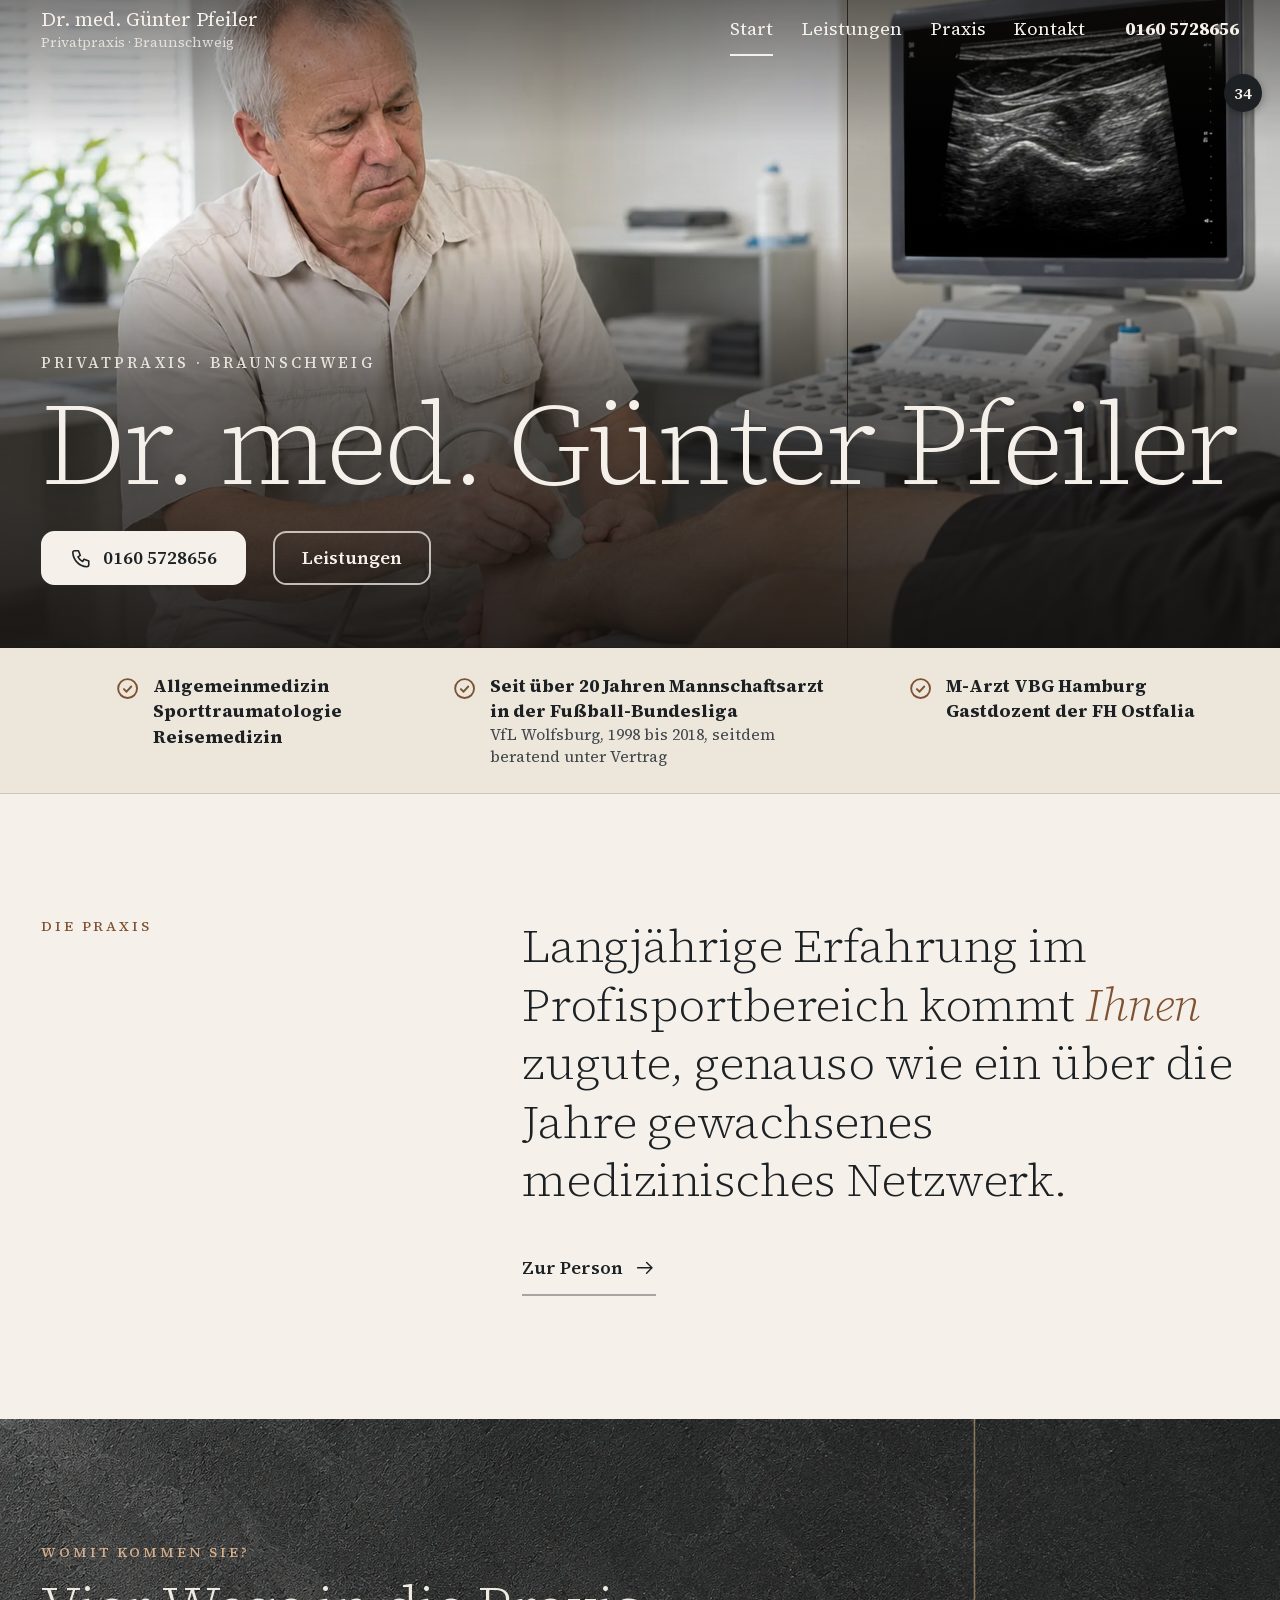
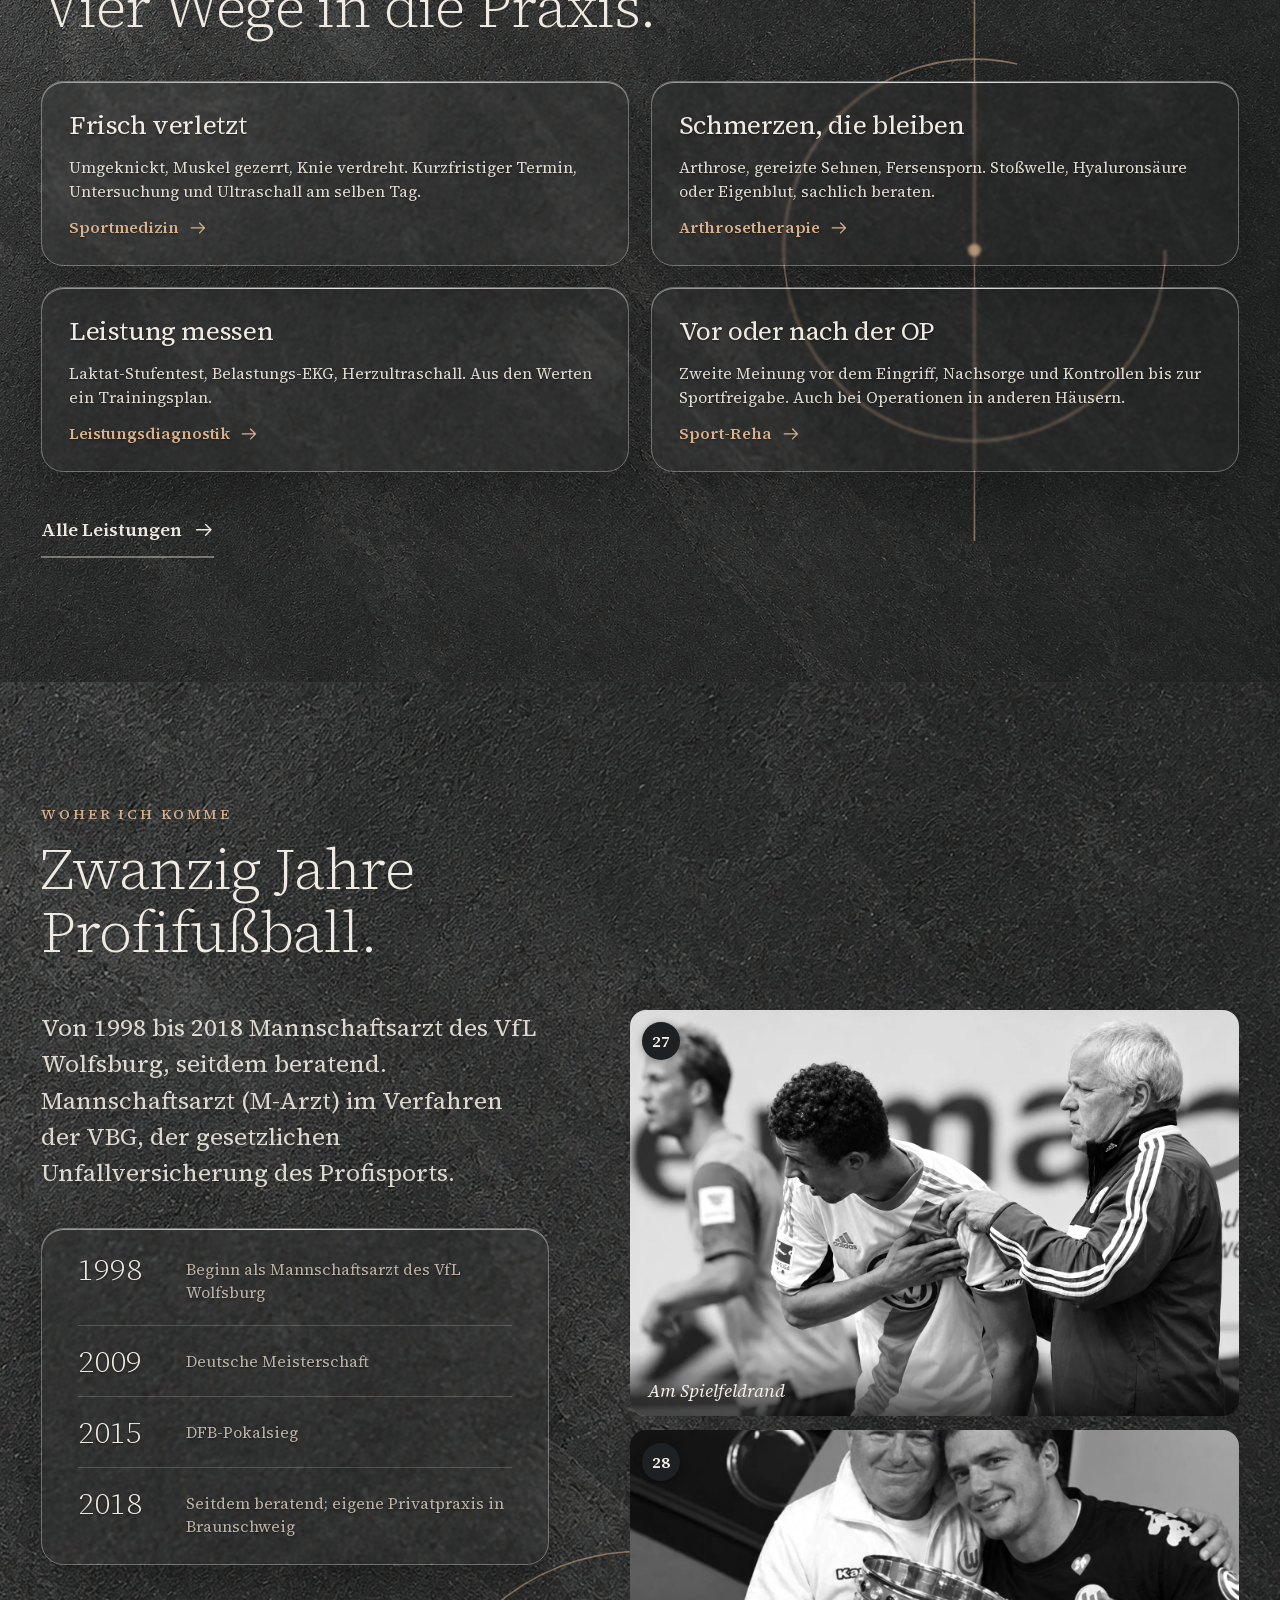
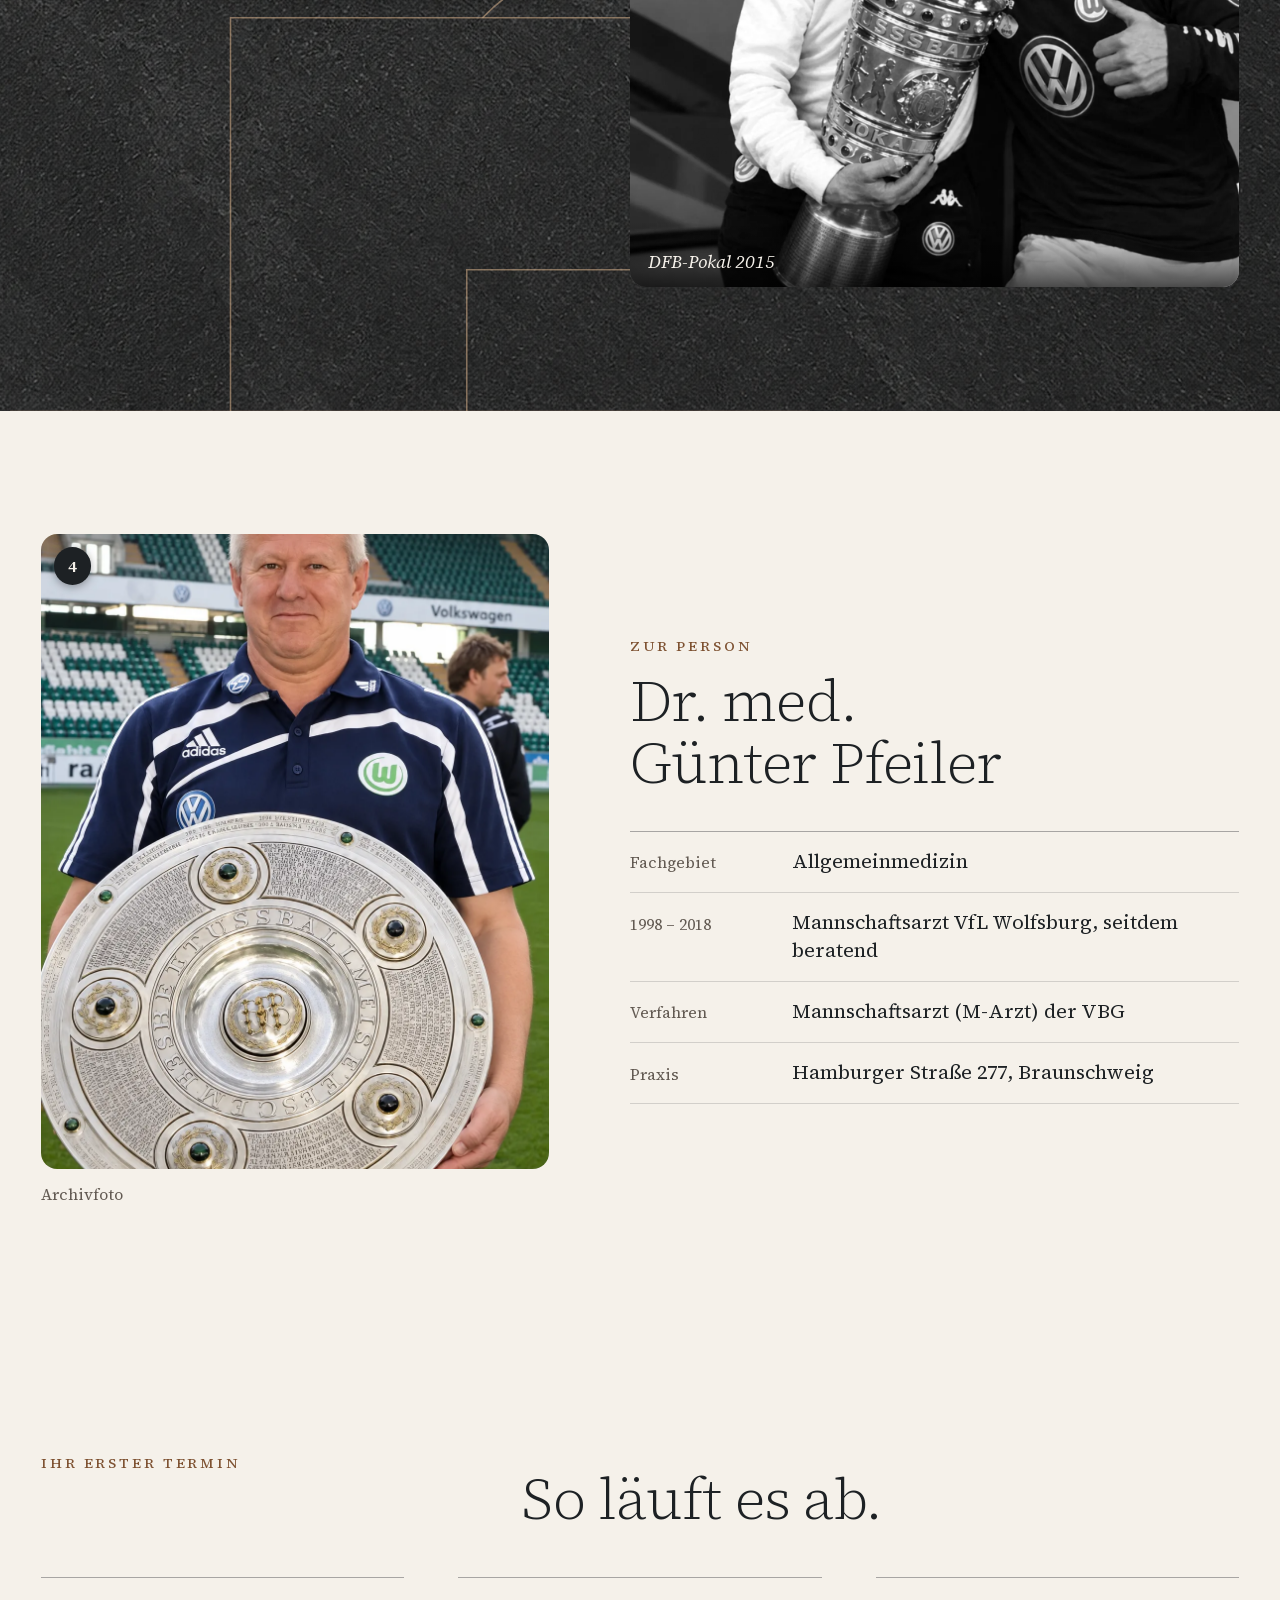
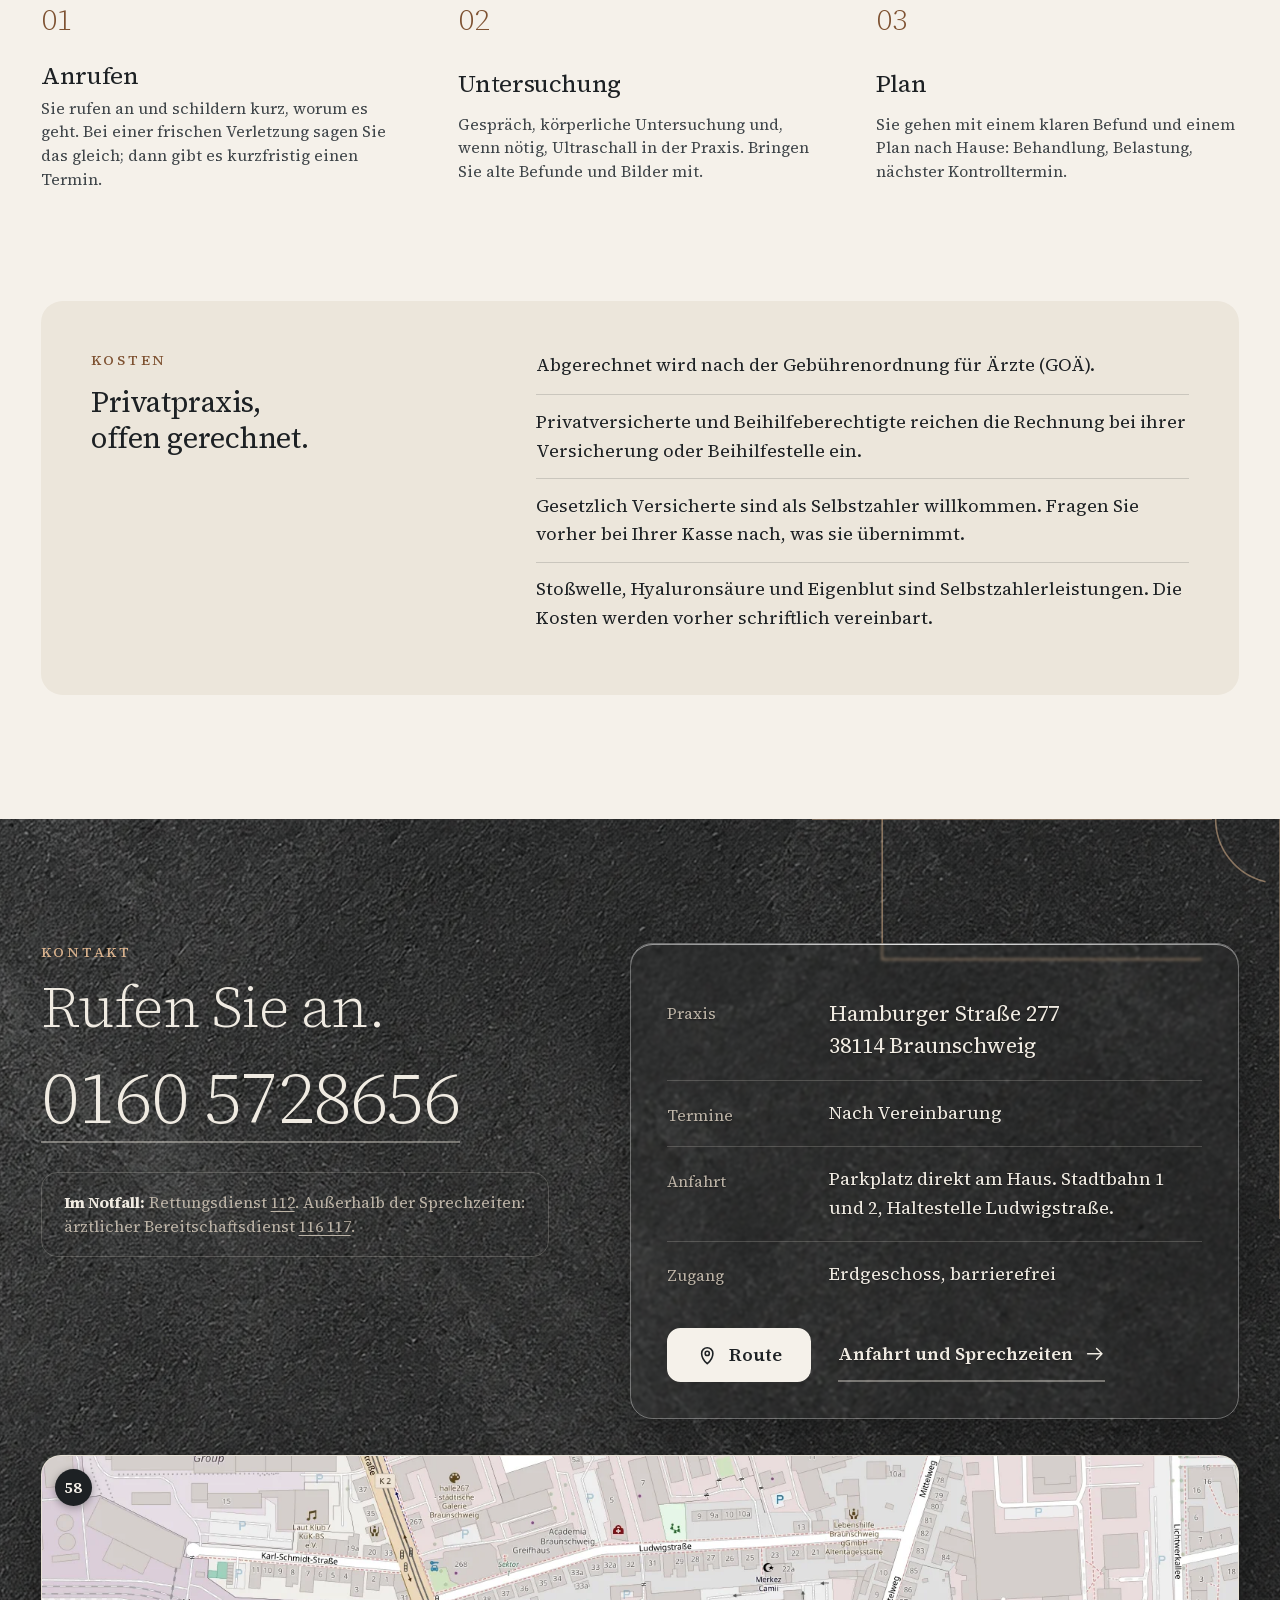
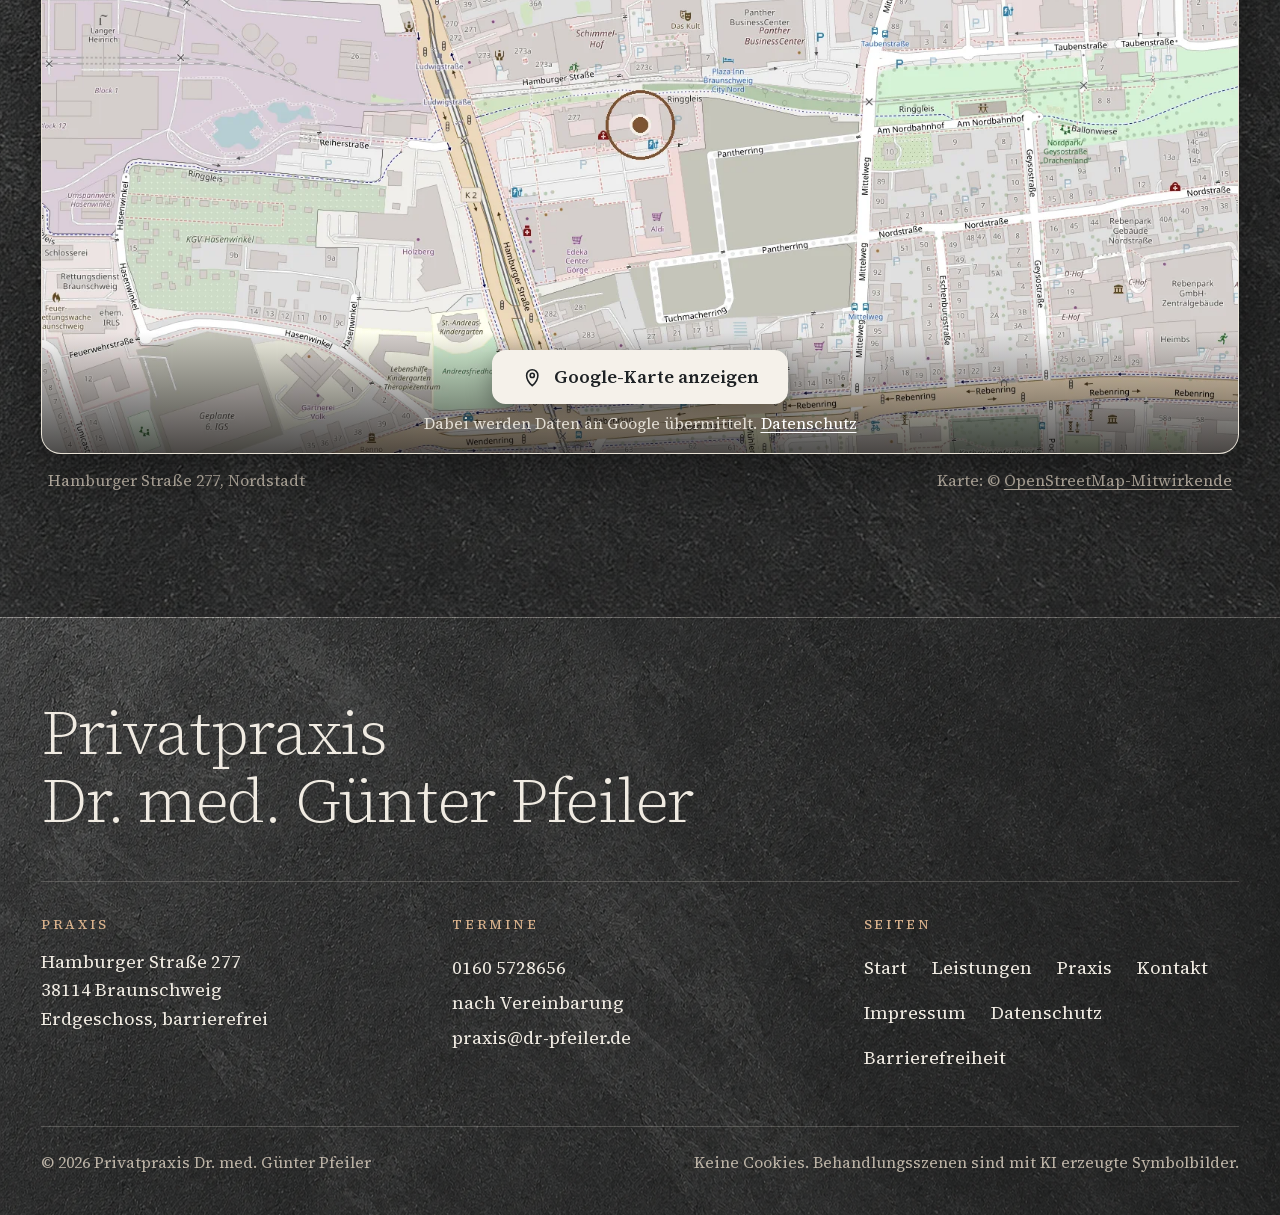
==== commit d018297d: "Startseite: über die Jahre gewachsenes medizinisches Netzwerk" ====
--- a/index.html
+++ b/index.html
@@ -78,7 +78,7 @@
     <div class="wrap zweispalt">
       <p class="kicker zeig" id="praxis-titel">Die Praxis</p>
       <div>
-        <p class="aussage zeig">Langjährige Erfahrung im Profisportbereich kommt <em>Ihnen</em> zugute, genauso wie ein langjährig aufgebautes medizinisches Netzwerk.</p>
+        <p class="aussage zeig">Langjährige Erfahrung im Profisportbereich kommt <em>Ihnen</em> zugute, genauso wie ein über die Jahre gewachsenes medizinisches Netzwerk.</p>
         <div class="aktionen zeig" style="--dl:160ms"><a class="link" href="praxis.html">Zur Person <svg viewBox="0 0 24 24" fill="none" stroke="currentColor" stroke-width="1.6" stroke-linecap="round" stroke-linejoin="round" aria-hidden="true"><path d="M4 12h16m-6-6 6 6-6 6"/></svg></a></div>
       </div>
     </div>
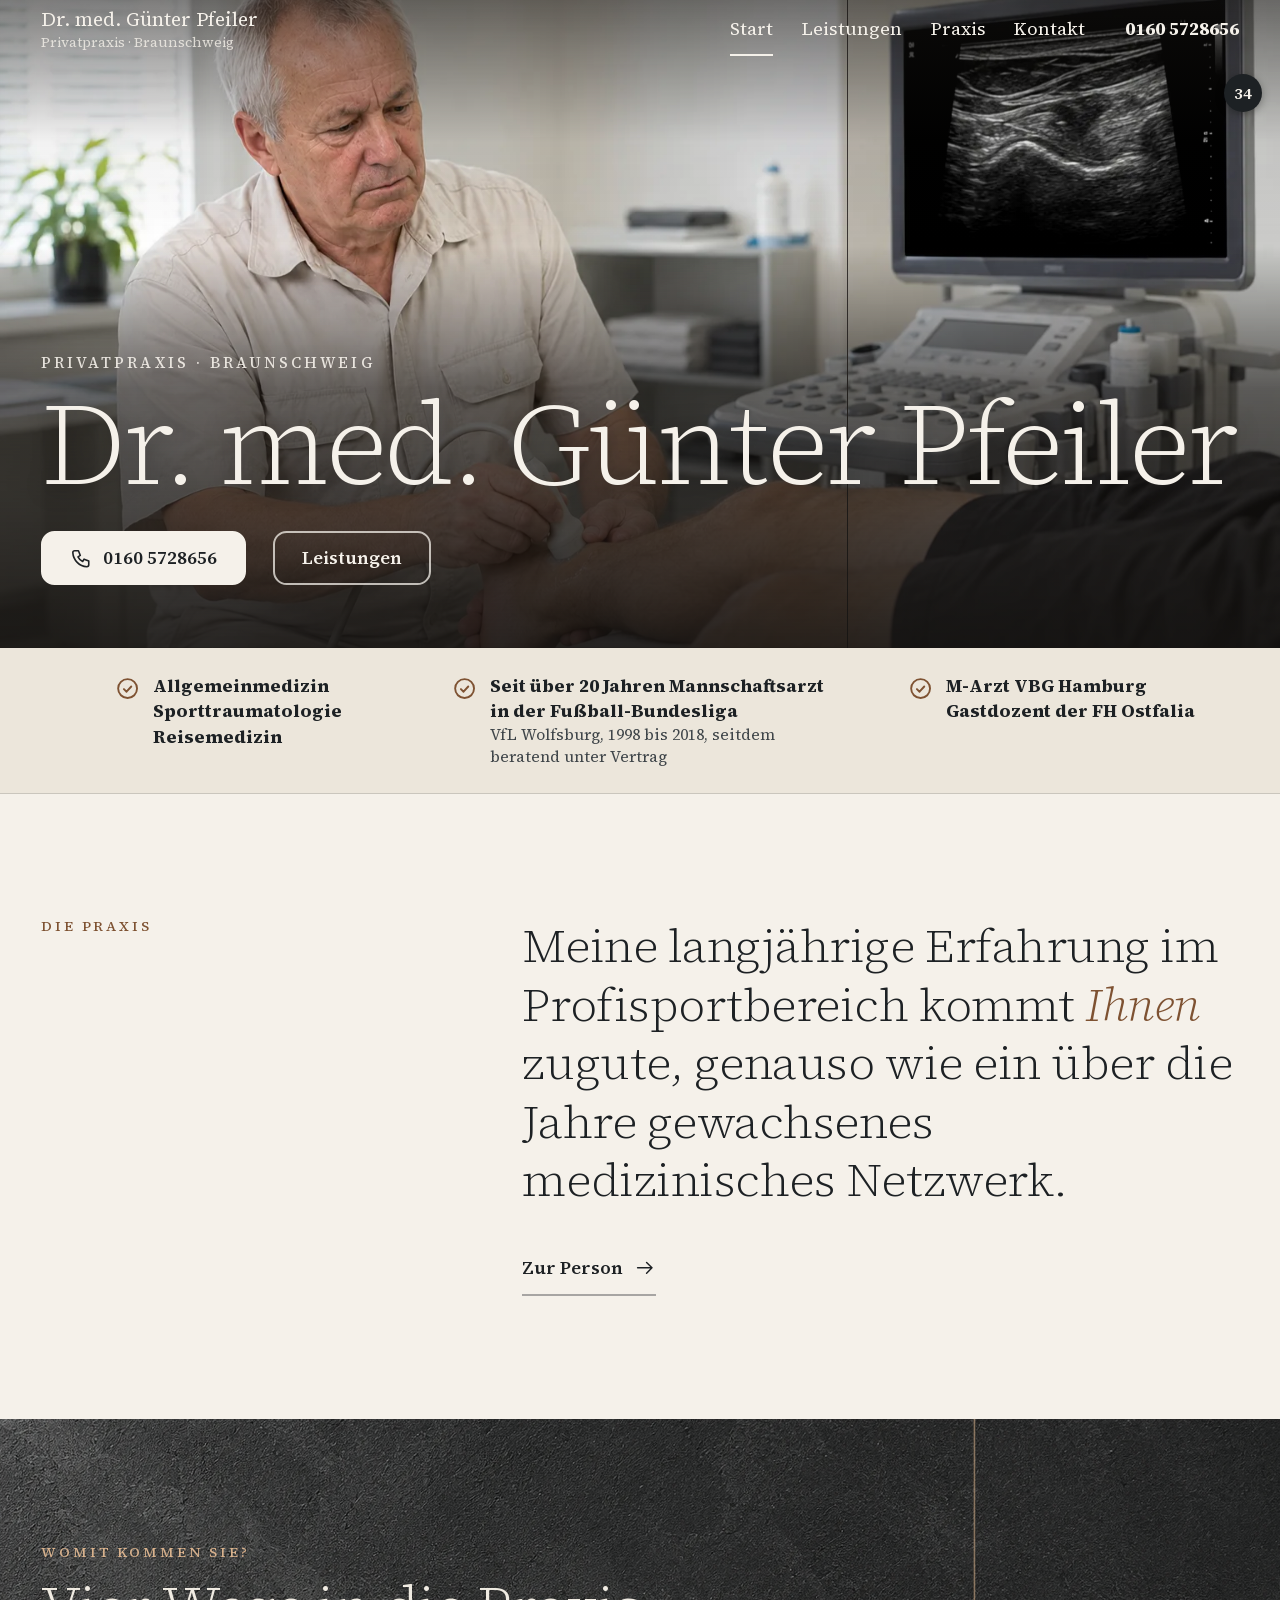
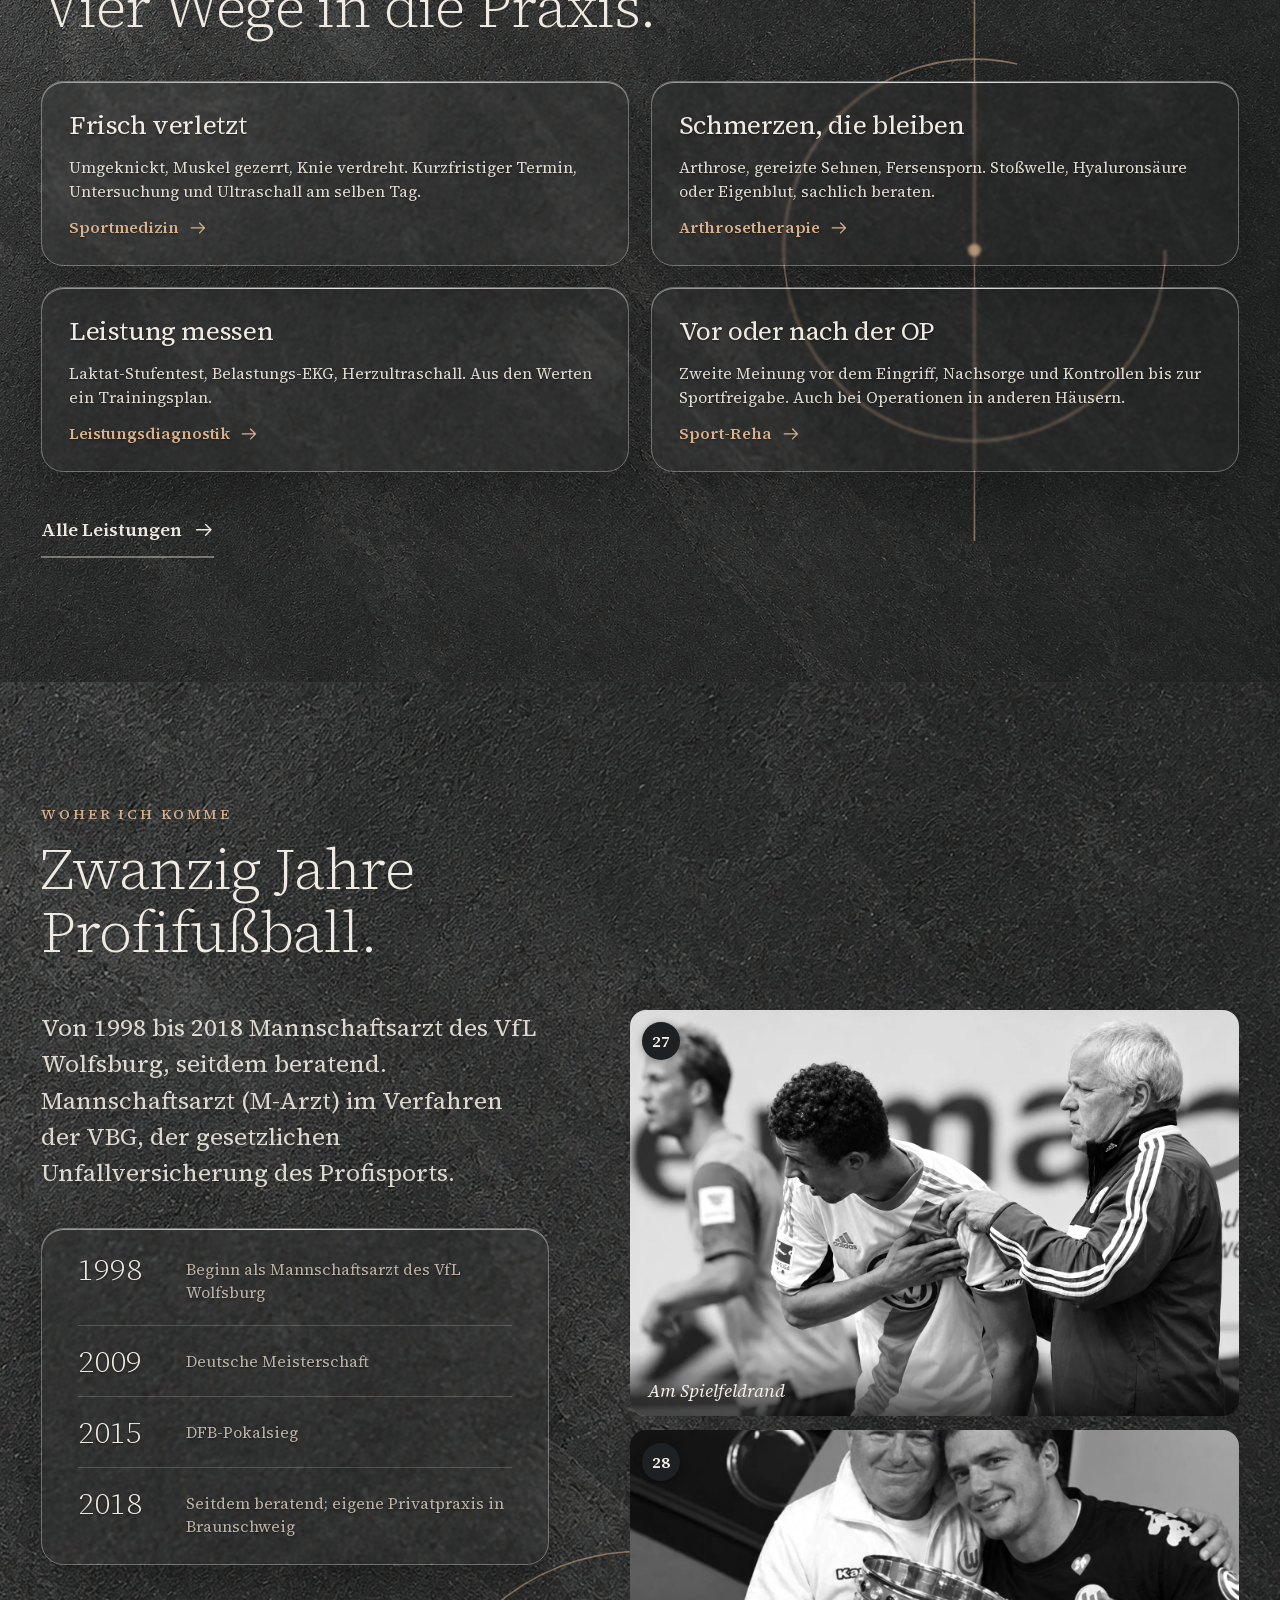
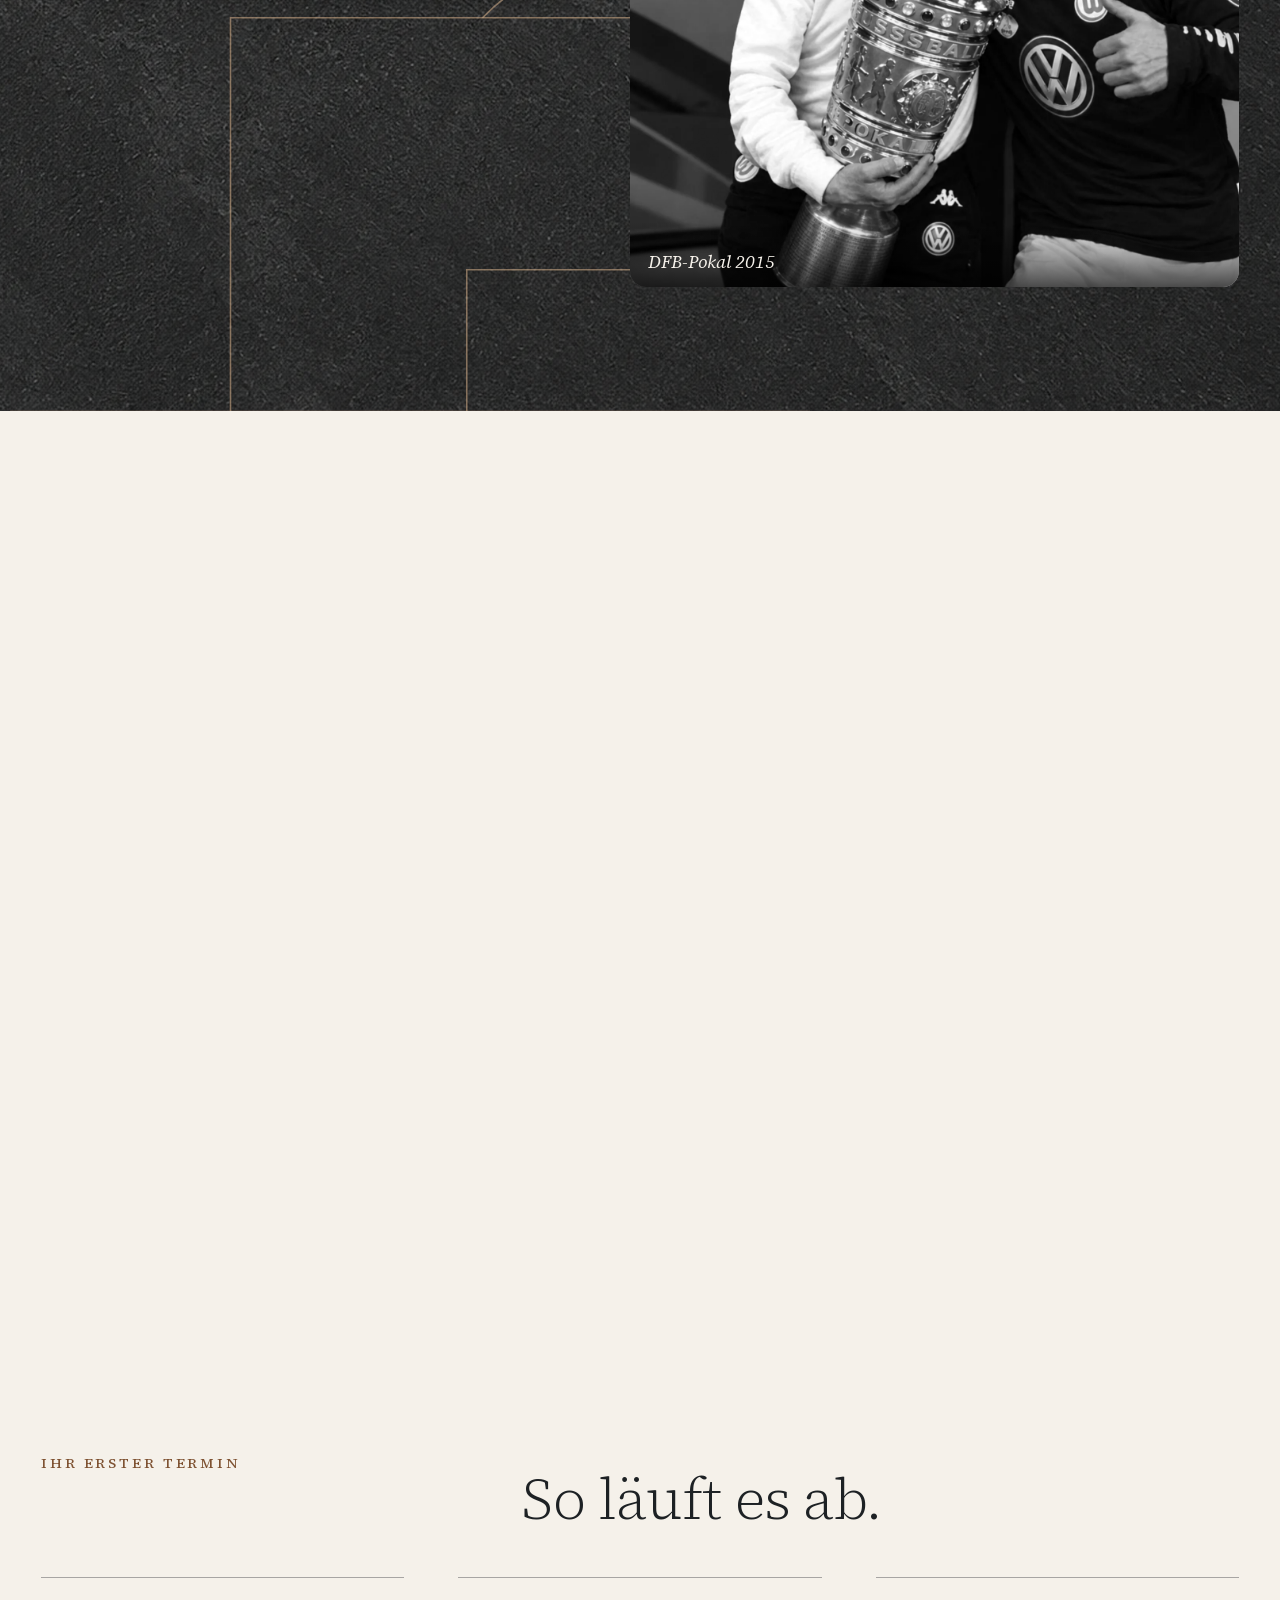
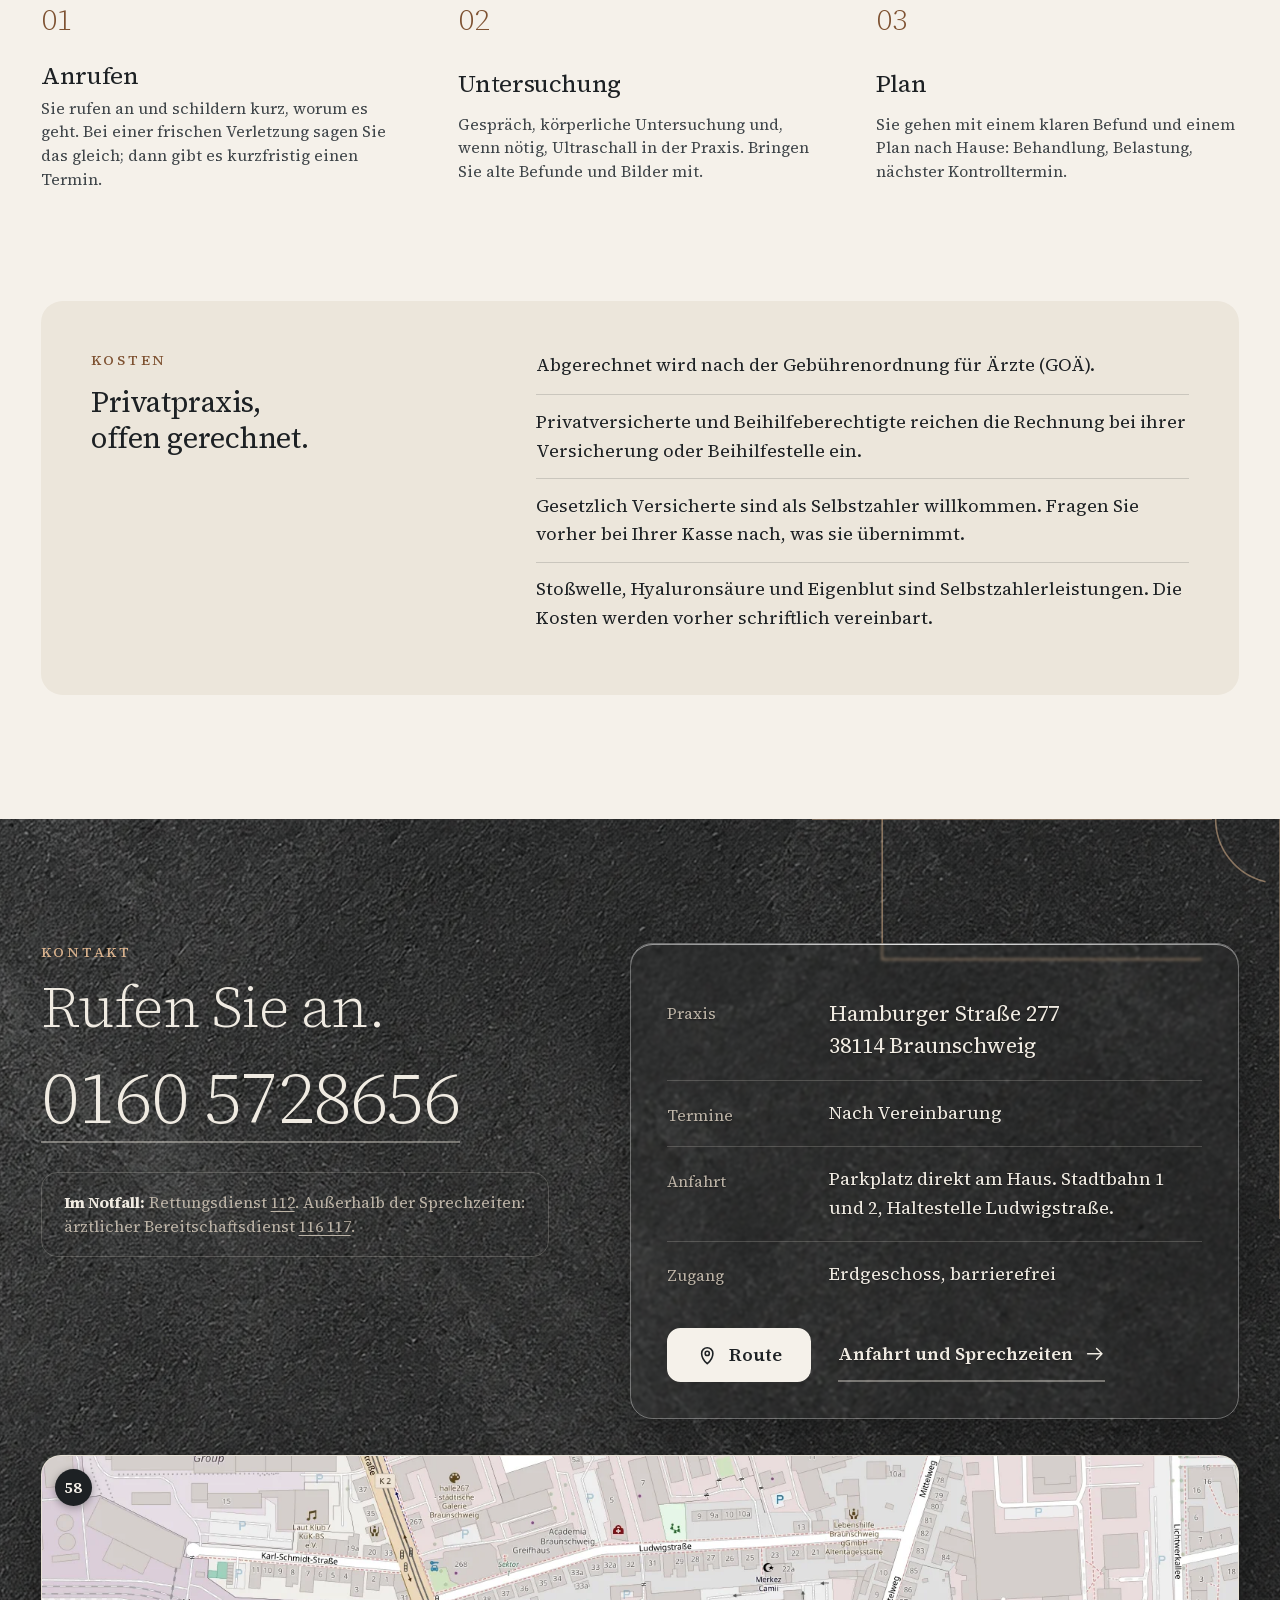
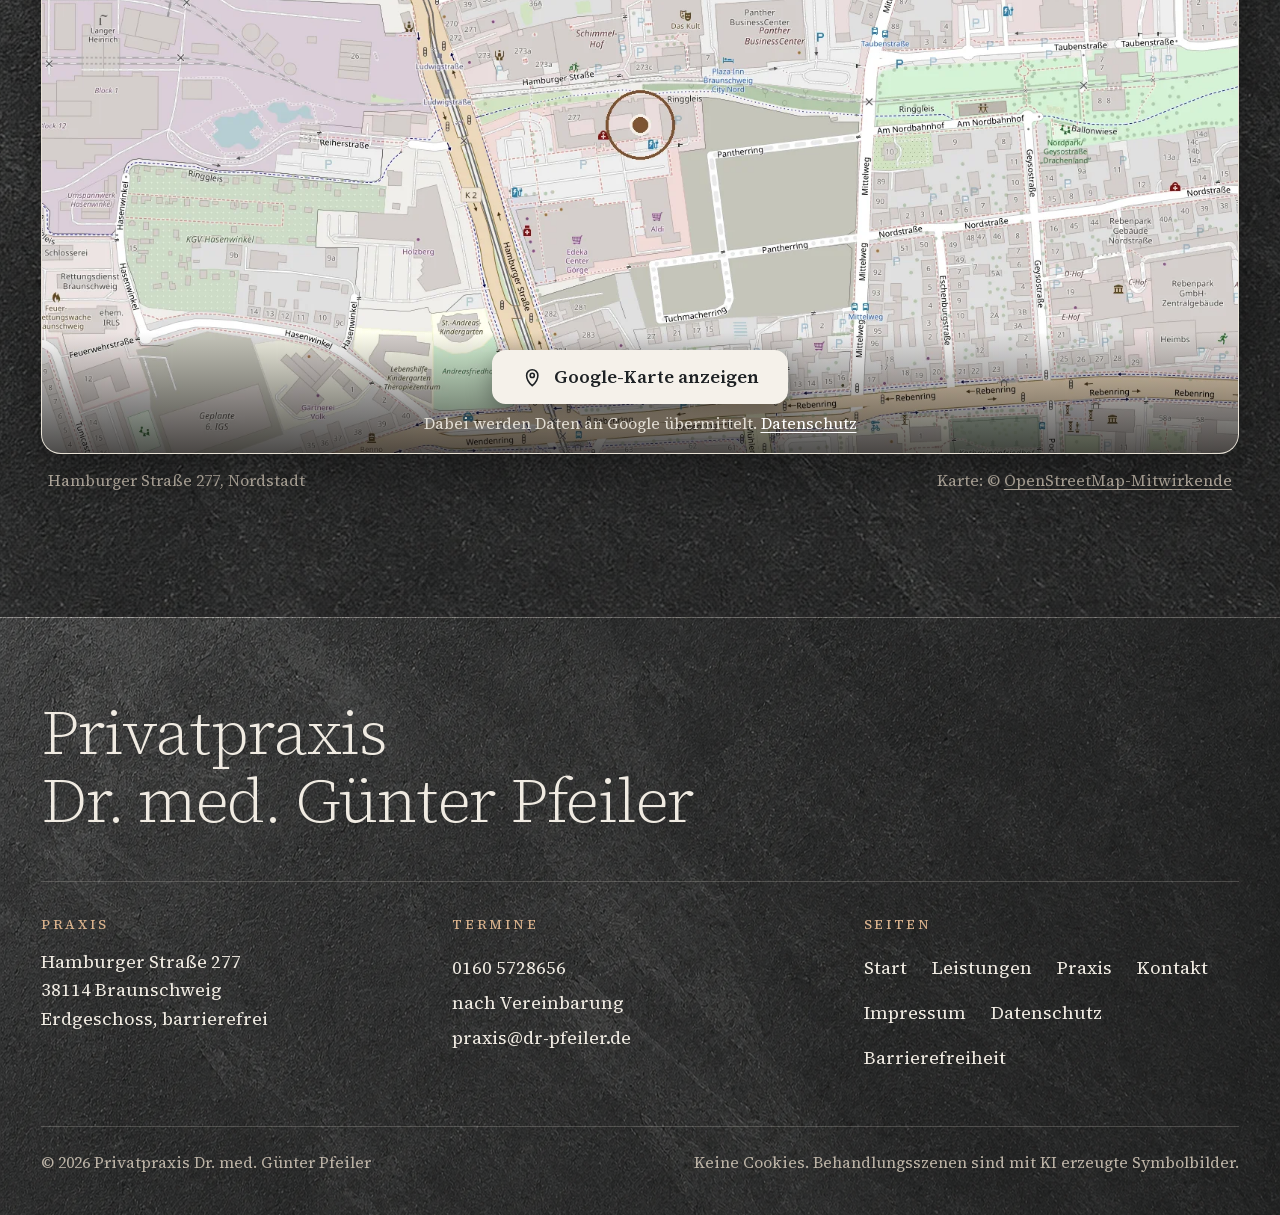
==== commit 64478893: "Startseite: Aussage beginnt mit Meine" ====
--- a/index.html
+++ b/index.html
@@ -78,7 +78,7 @@
     <div class="wrap zweispalt">
       <p class="kicker zeig" id="praxis-titel">Die Praxis</p>
       <div>
-        <p class="aussage zeig">Langjährige Erfahrung im Profisportbereich kommt <em>Ihnen</em> zugute, genauso wie ein über die Jahre gewachsenes medizinisches Netzwerk.</p>
+        <p class="aussage zeig">Meine langjährige Erfahrung im Profisportbereich kommt <em>Ihnen</em> zugute, genauso wie ein über die Jahre gewachsenes medizinisches Netzwerk.</p>
         <div class="aktionen zeig" style="--dl:160ms"><a class="link" href="praxis.html">Zur Person <svg viewBox="0 0 24 24" fill="none" stroke="currentColor" stroke-width="1.6" stroke-linecap="round" stroke-linejoin="round" aria-hidden="true"><path d="M4 12h16m-6-6 6 6-6 6"/></svg></a></div>
       </div>
     </div>
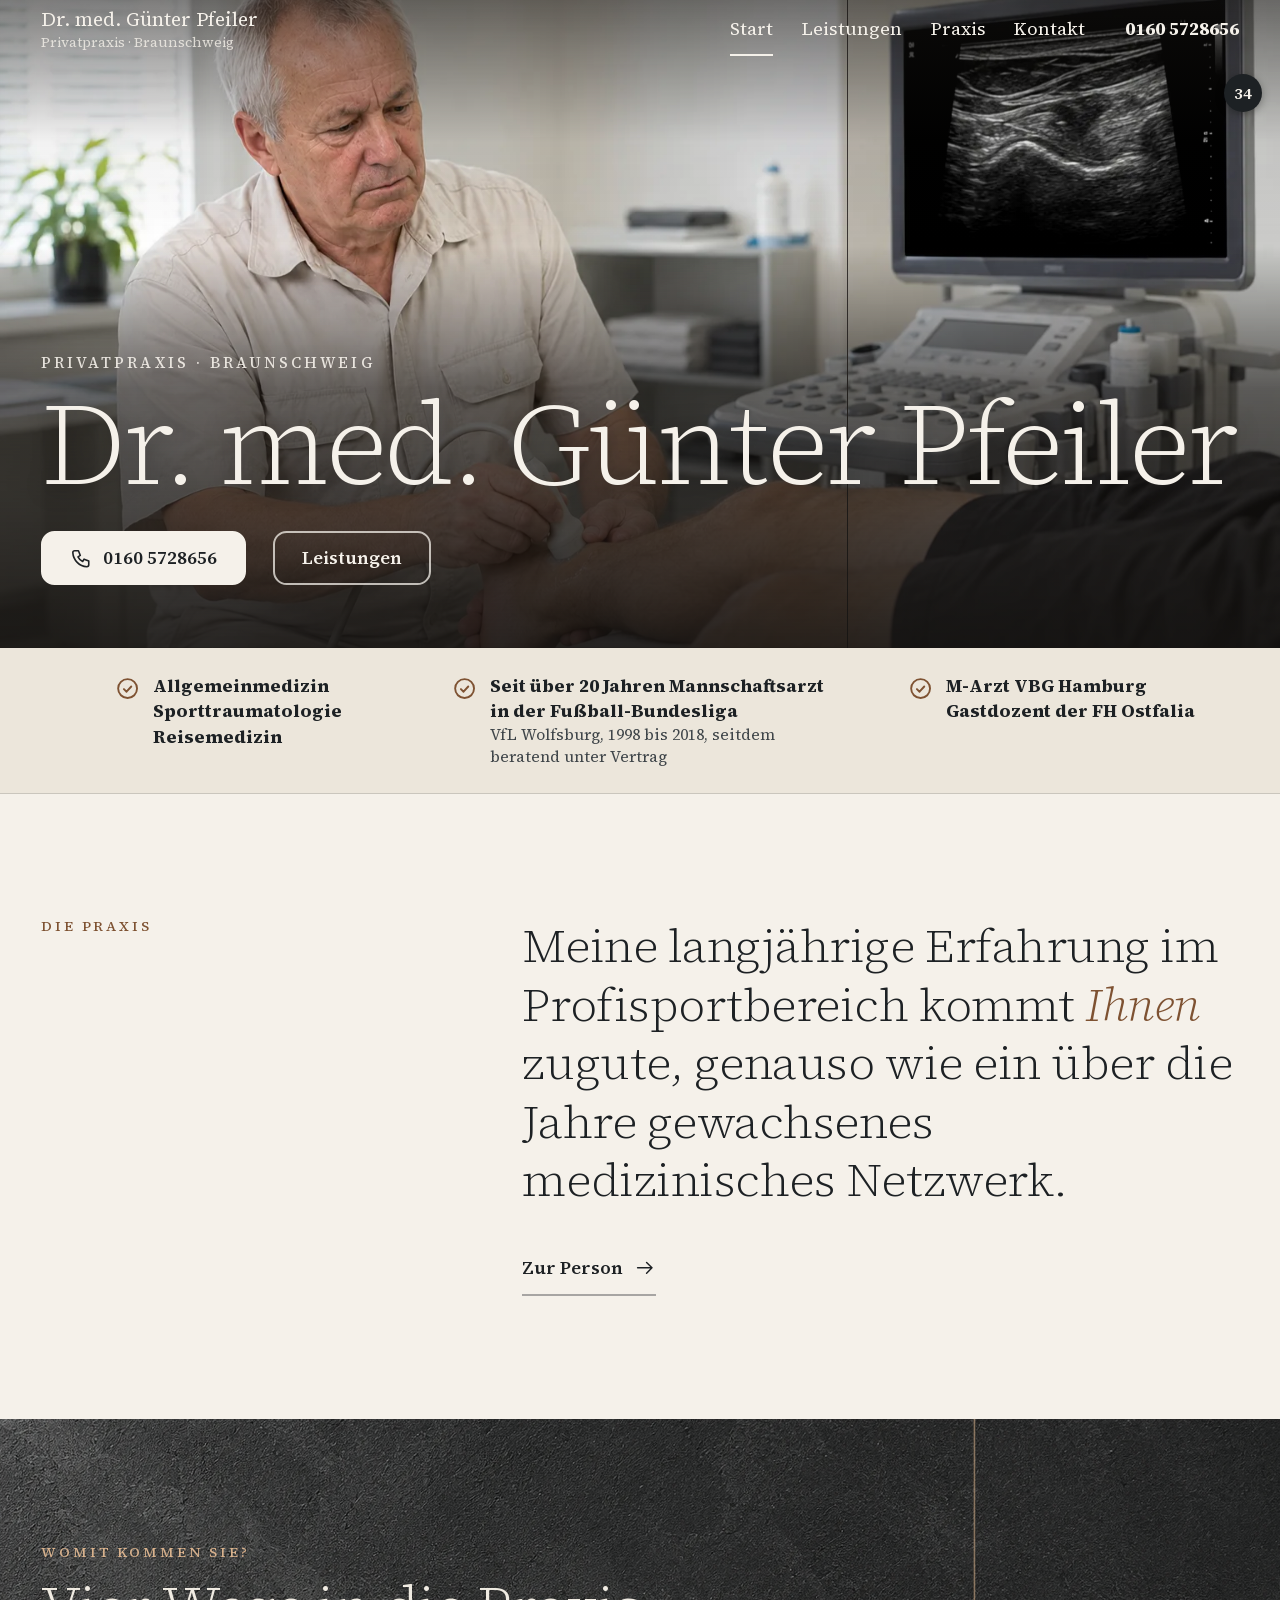
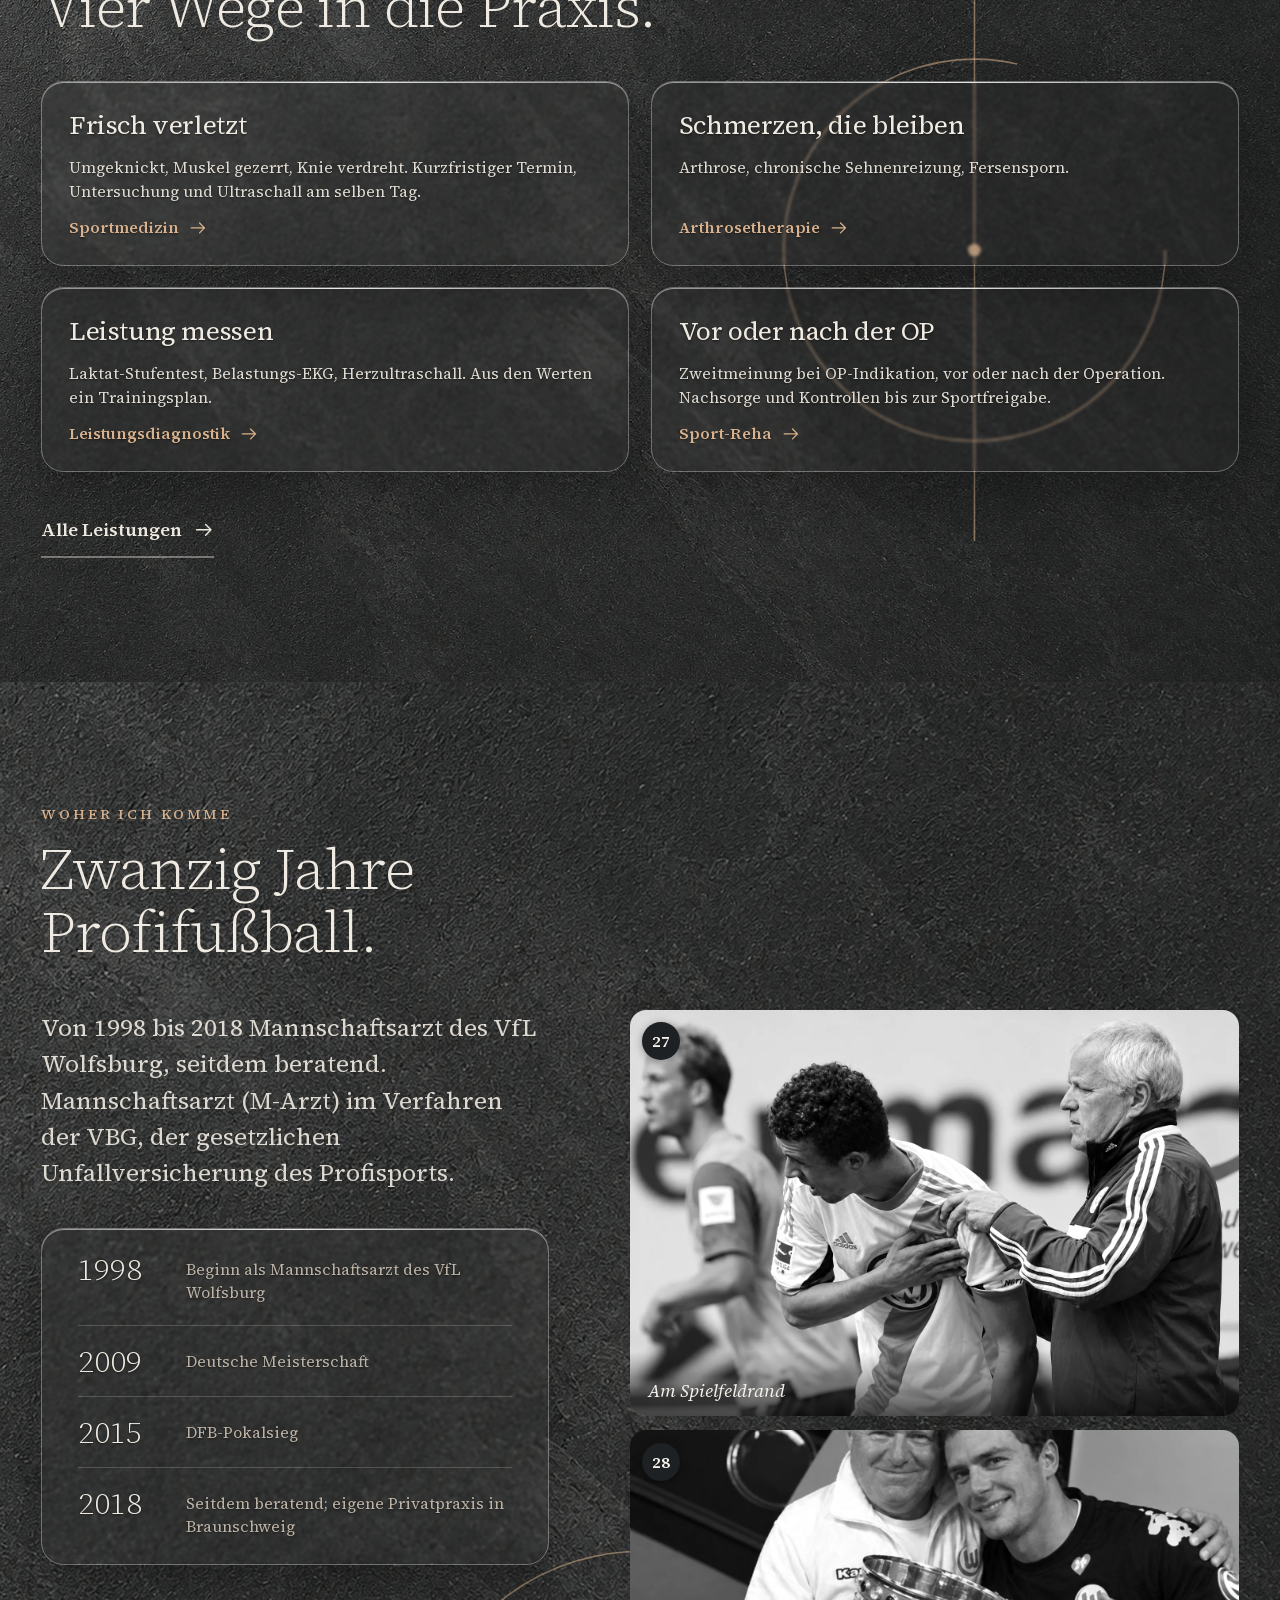
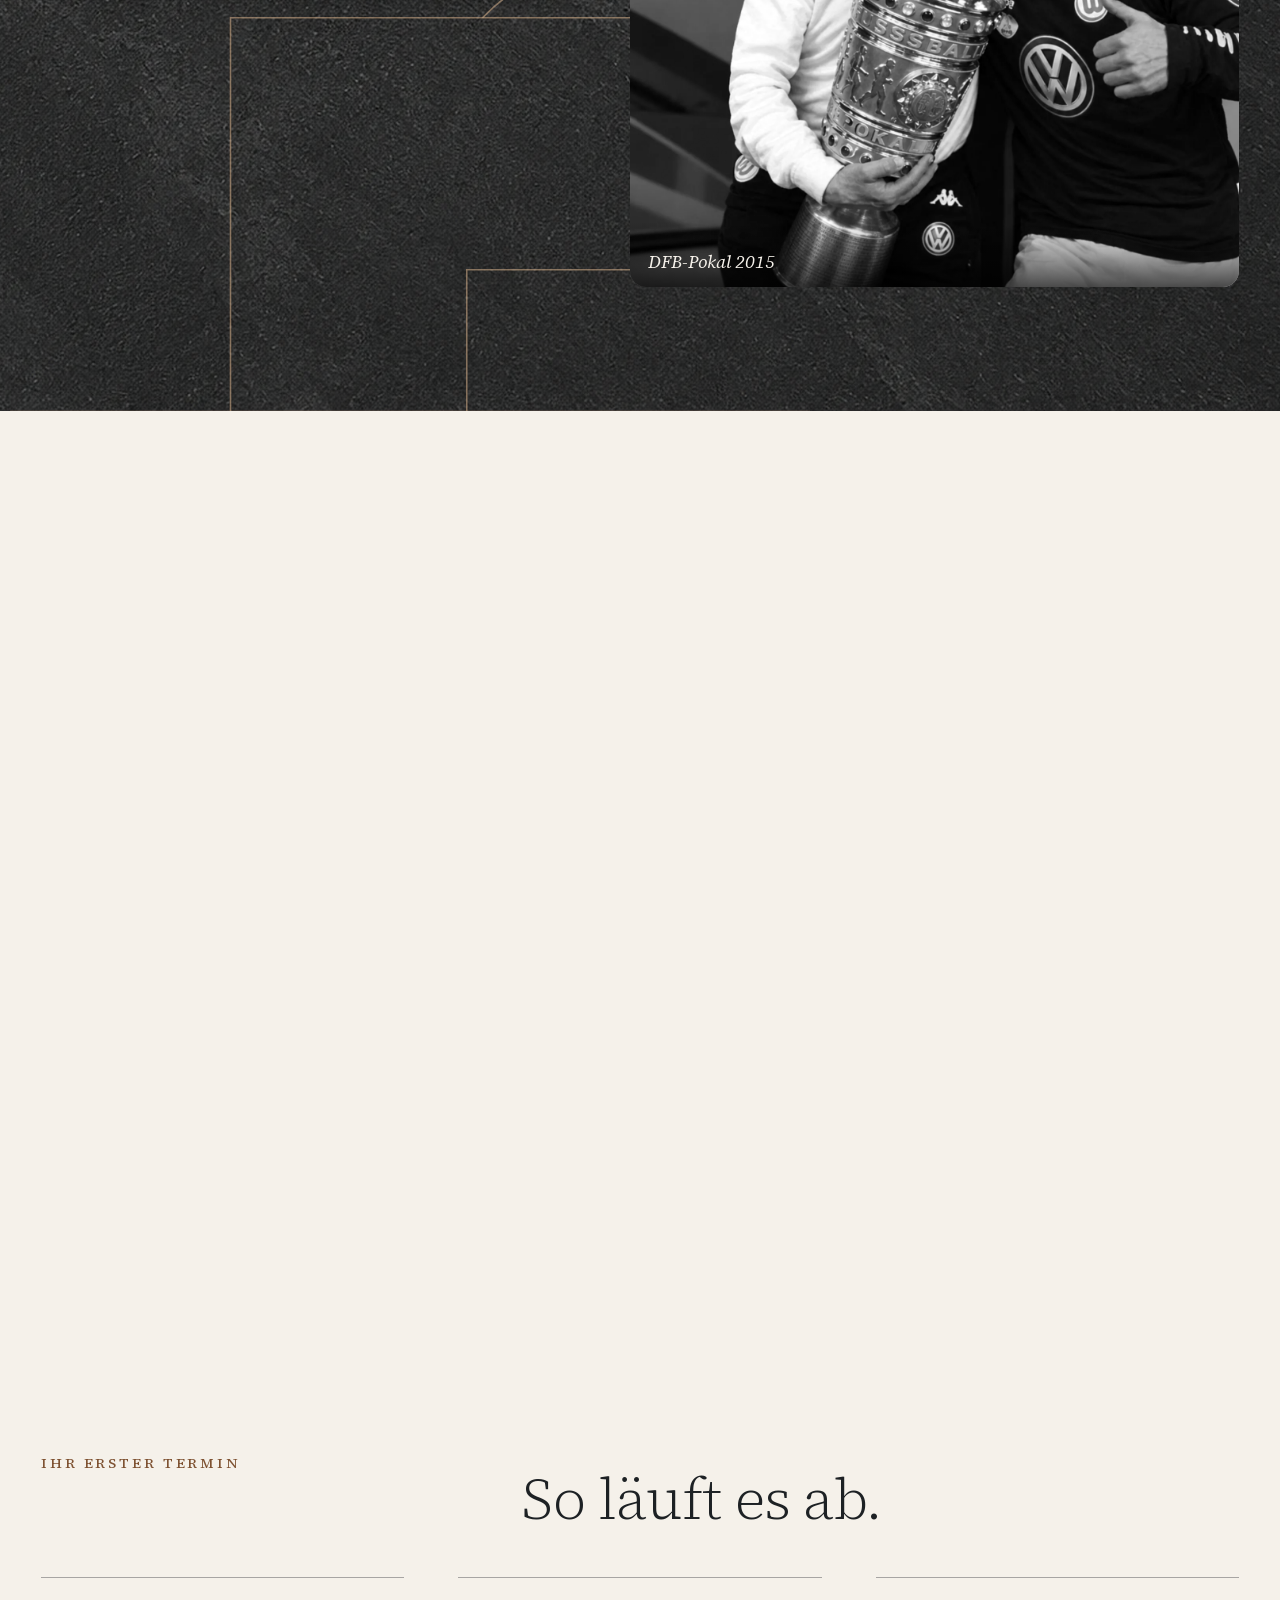
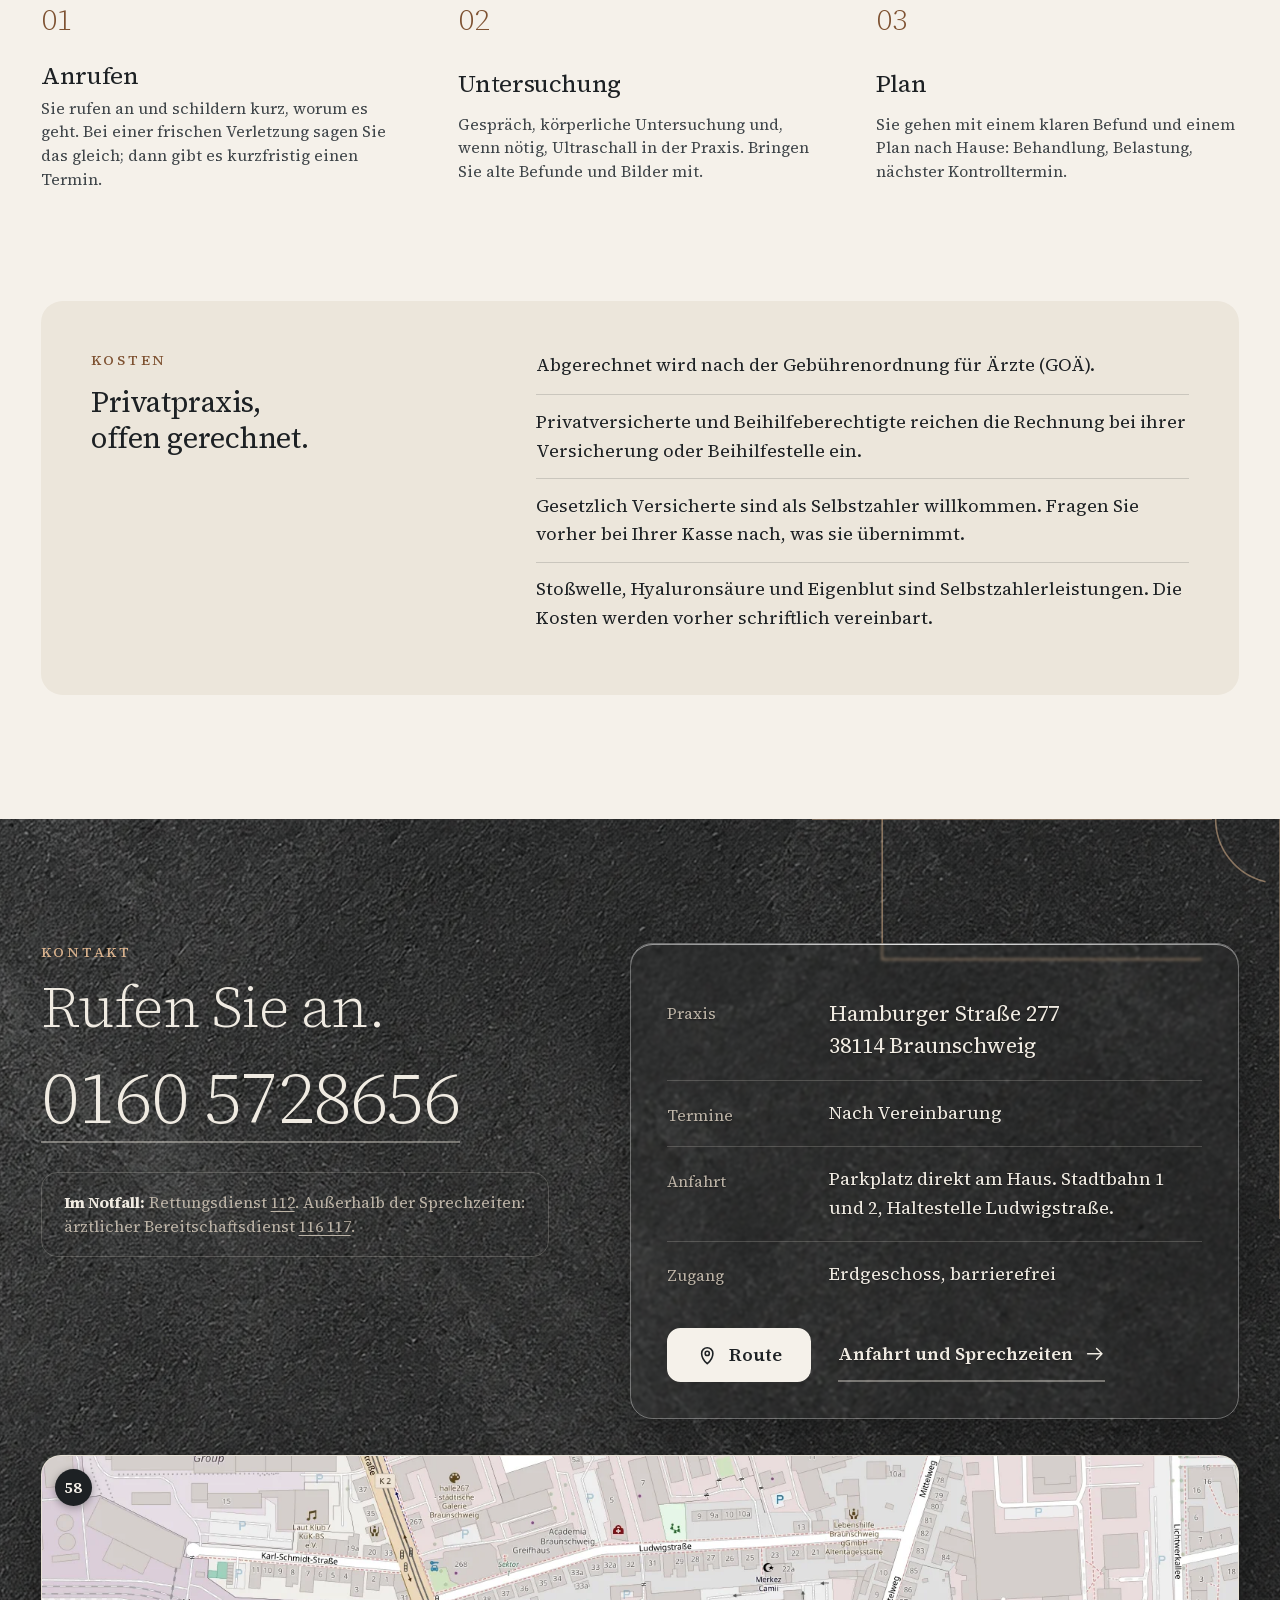
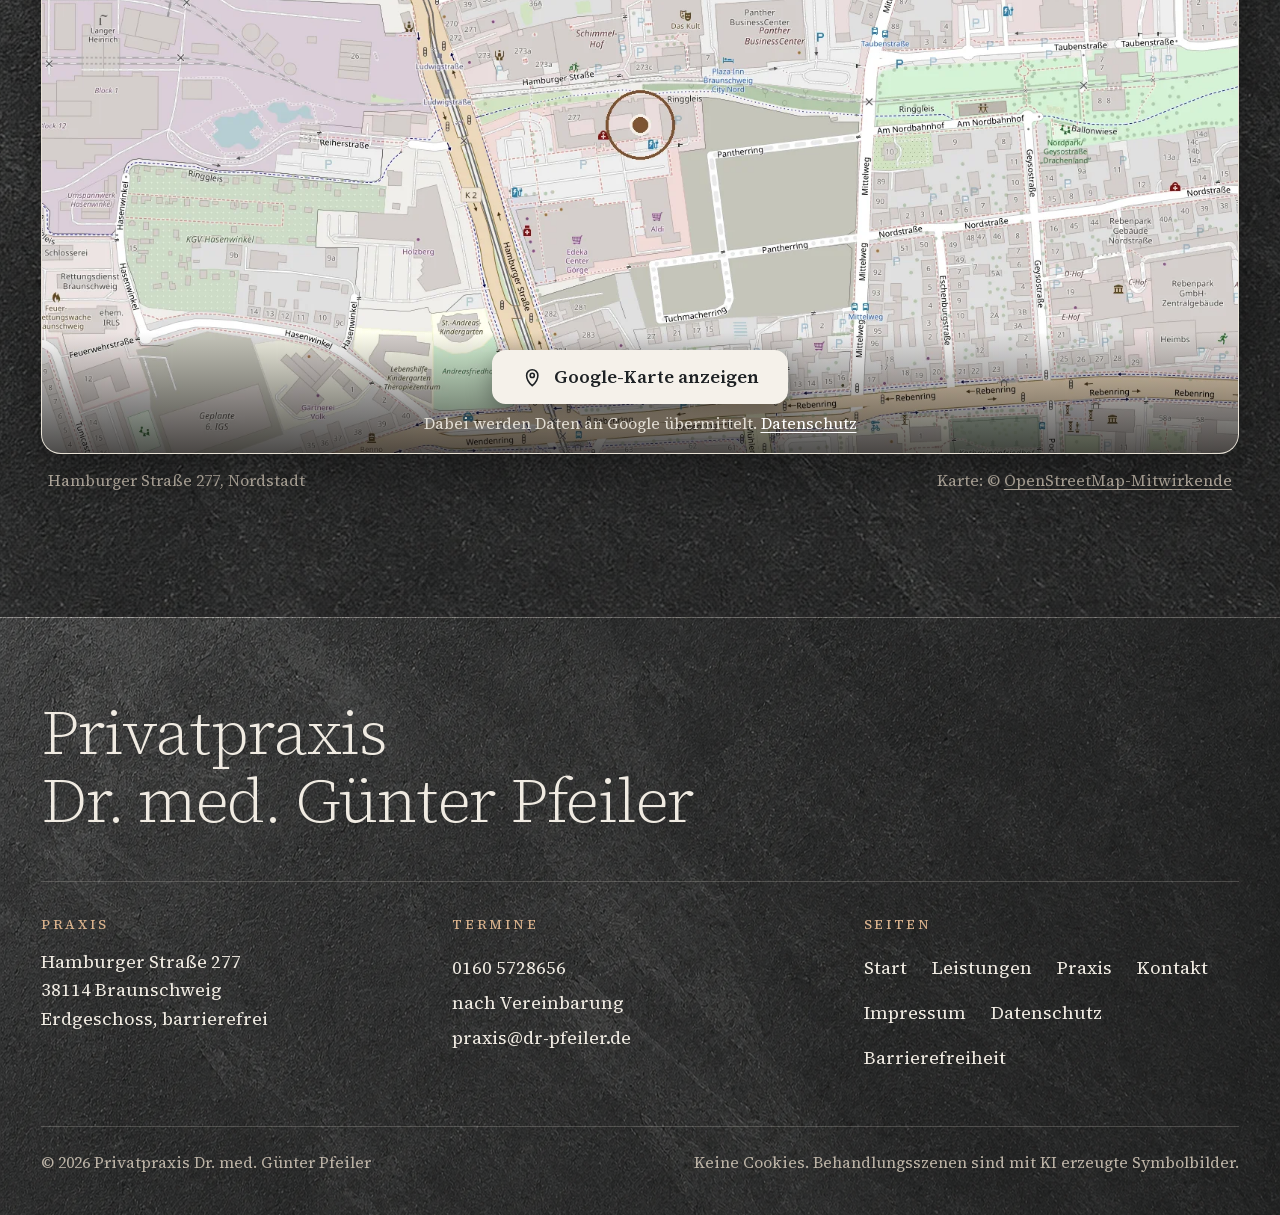
==== commit f561bcc1: "Startseite: Karten Schmerzen und OP gekürzt (chronische Sehnenreizung, Zweitmeinung bei OP-Indikatio" ====
--- a/index.html
+++ b/index.html
@@ -91,9 +91,9 @@
       <h2 id="situation-t" class="zeig" style="--dl:80ms">Vier Wege in die Praxis.</h2>
       <ul class="situationen situationen--glas">
         <li><a class="zeig" href="leistungen.html#sportmedizin"><h3>Frisch verletzt</h3><p>Umgeknickt, Muskel gezerrt, Knie verdreht. Kurzfristiger Termin, Untersuchung und Ultraschall am selben Tag.</p><span>Sportmedizin <svg viewBox="0 0 24 24" fill="none" stroke="currentColor" stroke-width="1.6" stroke-linecap="round" stroke-linejoin="round" aria-hidden="true"><path d="M4 12h16m-6-6 6 6-6 6"/></svg></span></a></li>
-        <li><a class="zeig" style="--dl:60ms" href="leistungen.html#arthrosetherapie"><h3>Schmerzen, die bleiben</h3><p>Arthrose, gereizte Sehnen, Fersensporn. Stoßwelle, Hyaluronsäure oder Eigenblut, sachlich beraten.</p><span>Arthrosetherapie <svg viewBox="0 0 24 24" fill="none" stroke="currentColor" stroke-width="1.6" stroke-linecap="round" stroke-linejoin="round" aria-hidden="true"><path d="M4 12h16m-6-6 6 6-6 6"/></svg></span></a></li>
+        <li><a class="zeig" style="--dl:60ms" href="leistungen.html#arthrosetherapie"><h3>Schmerzen, die bleiben</h3><p>Arthrose, chronische Sehnenreizung, Fersensporn.</p><span>Arthrosetherapie <svg viewBox="0 0 24 24" fill="none" stroke="currentColor" stroke-width="1.6" stroke-linecap="round" stroke-linejoin="round" aria-hidden="true"><path d="M4 12h16m-6-6 6 6-6 6"/></svg></span></a></li>
         <li><a class="zeig" style="--dl:120ms" href="leistungen.html#leistungsdiagnostik"><h3>Leistung messen</h3><p>Laktat-Stufentest, Belastungs-EKG, Herzultraschall. Aus den Werten ein Trainingsplan.</p><span>Leistungsdiagnostik <svg viewBox="0 0 24 24" fill="none" stroke="currentColor" stroke-width="1.6" stroke-linecap="round" stroke-linejoin="round" aria-hidden="true"><path d="M4 12h16m-6-6 6 6-6 6"/></svg></span></a></li>
-        <li><a class="zeig" style="--dl:180ms" href="leistungen.html#sport-reha"><h3>Vor oder nach der OP</h3><p>Zweite Meinung vor dem Eingriff, Nachsorge und Kontrollen bis zur Sportfreigabe. Auch bei Operationen in anderen Häusern.</p><span>Sport-Reha <svg viewBox="0 0 24 24" fill="none" stroke="currentColor" stroke-width="1.6" stroke-linecap="round" stroke-linejoin="round" aria-hidden="true"><path d="M4 12h16m-6-6 6 6-6 6"/></svg></span></a></li>
+        <li><a class="zeig" style="--dl:180ms" href="leistungen.html#sport-reha"><h3>Vor oder nach der OP</h3><p>Zweitmeinung bei OP-Indikation, vor oder nach der Operation. Nachsorge und Kontrollen bis zur Sportfreigabe.</p><span>Sport-Reha <svg viewBox="0 0 24 24" fill="none" stroke="currentColor" stroke-width="1.6" stroke-linecap="round" stroke-linejoin="round" aria-hidden="true"><path d="M4 12h16m-6-6 6 6-6 6"/></svg></span></a></li>
       </ul>
       <div class="aktionen zeig"><a class="link" href="leistungen.html">Alle Leistungen <svg viewBox="0 0 24 24" fill="none" stroke="currentColor" stroke-width="1.6" stroke-linecap="round" stroke-linejoin="round" aria-hidden="true"><path d="M4 12h16m-6-6 6 6-6 6"/></svg></a></div>
     </div>
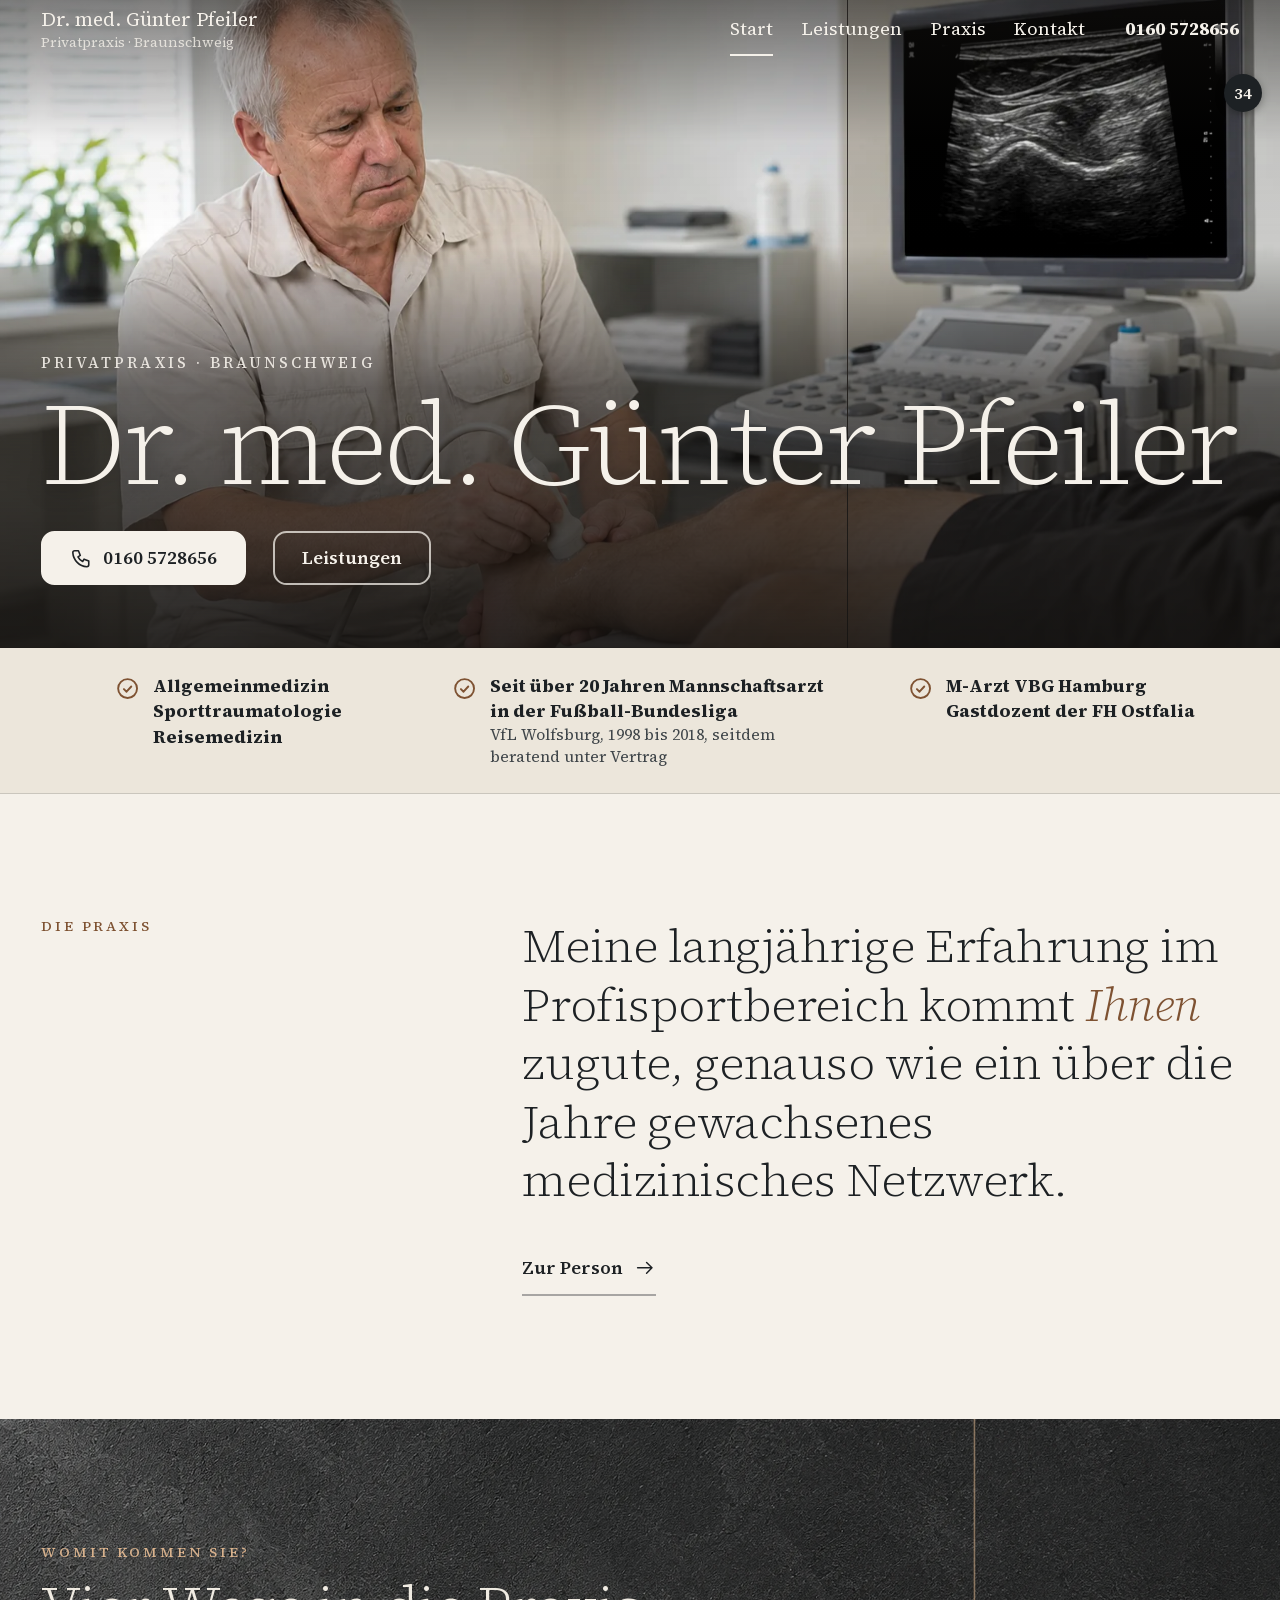
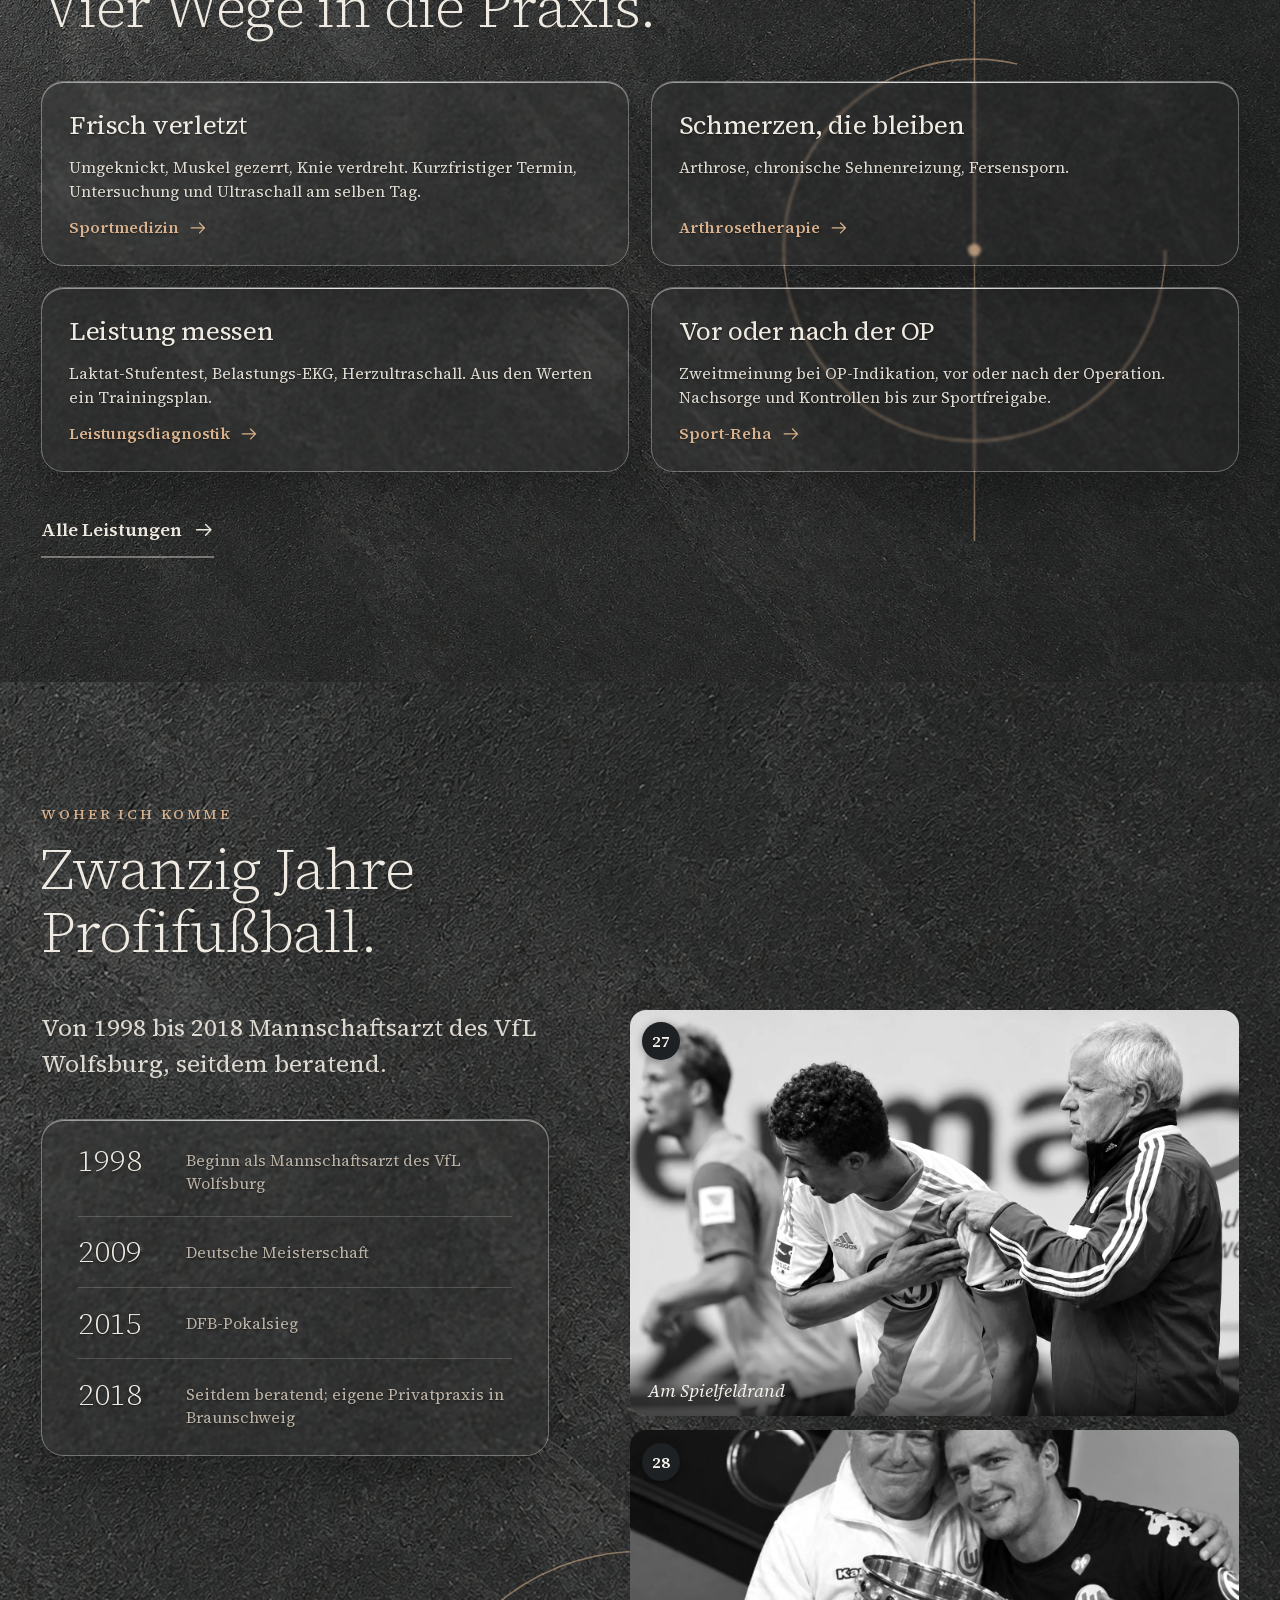
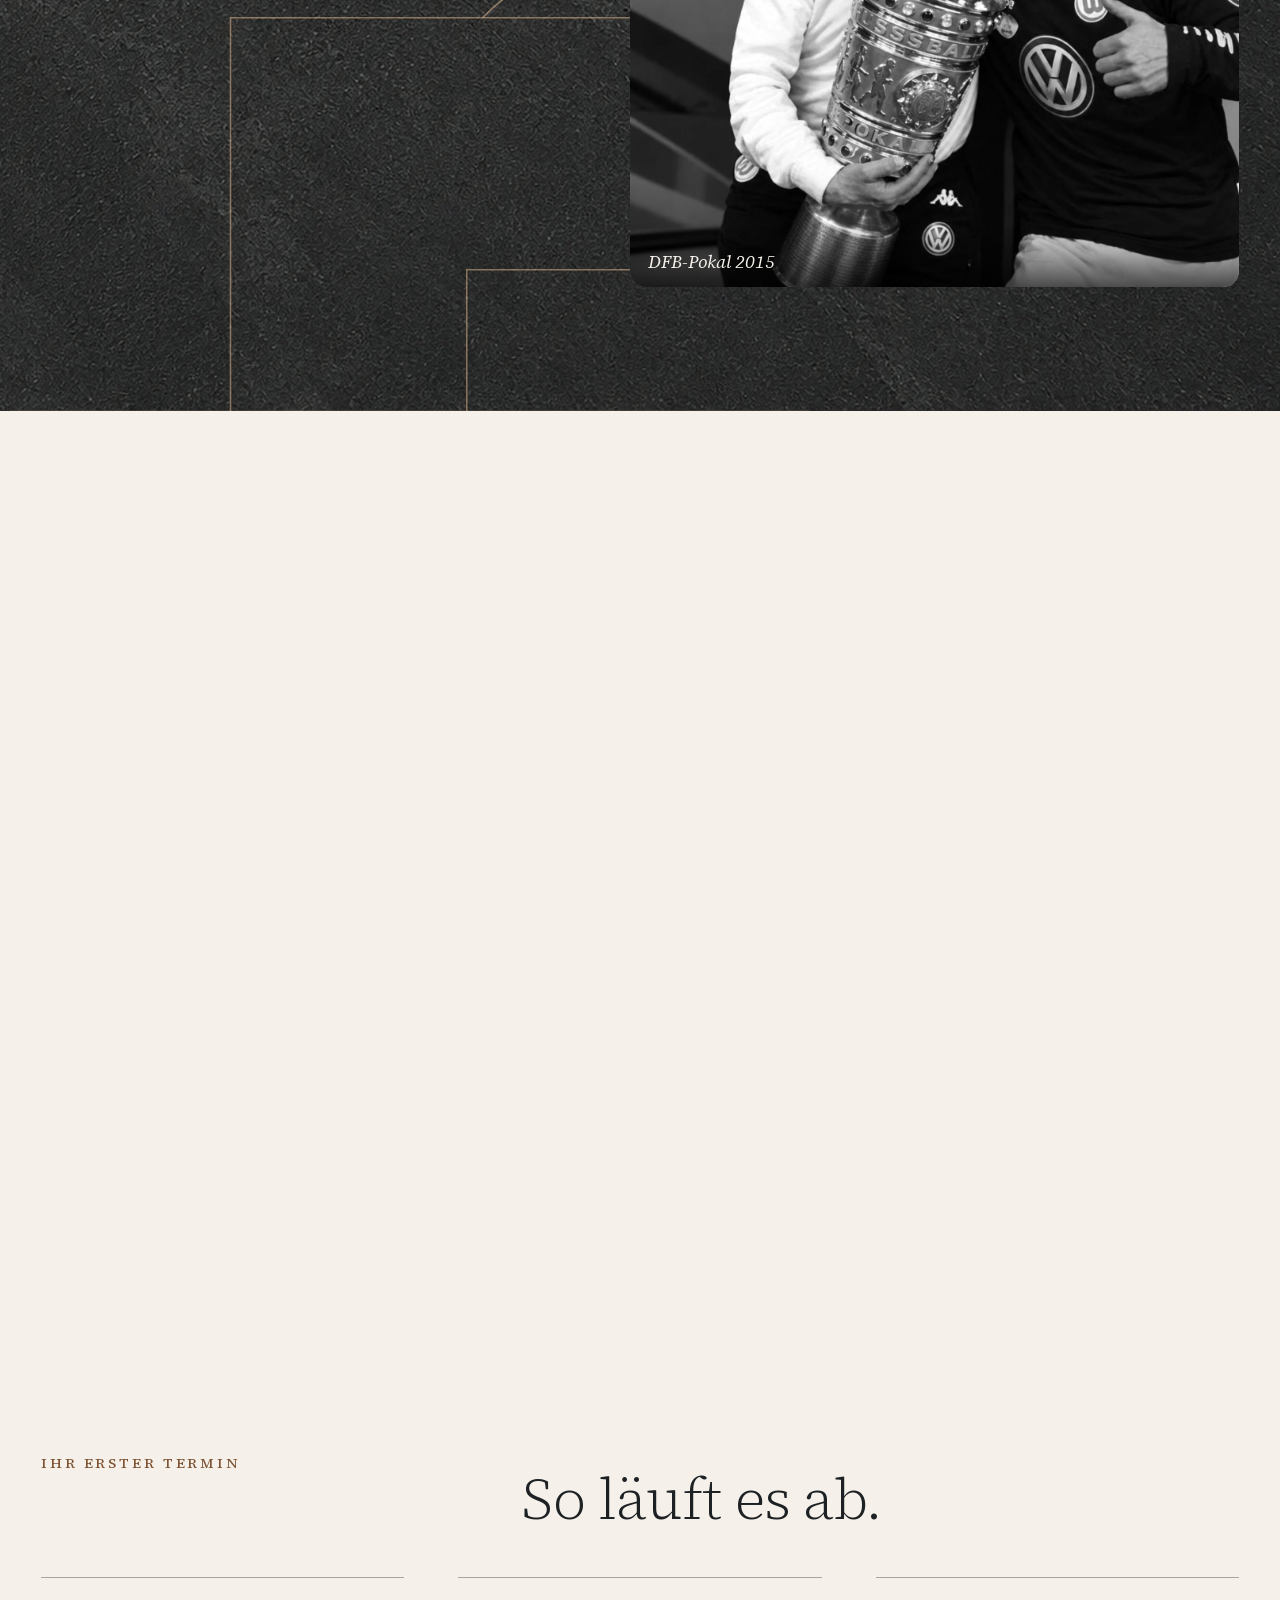
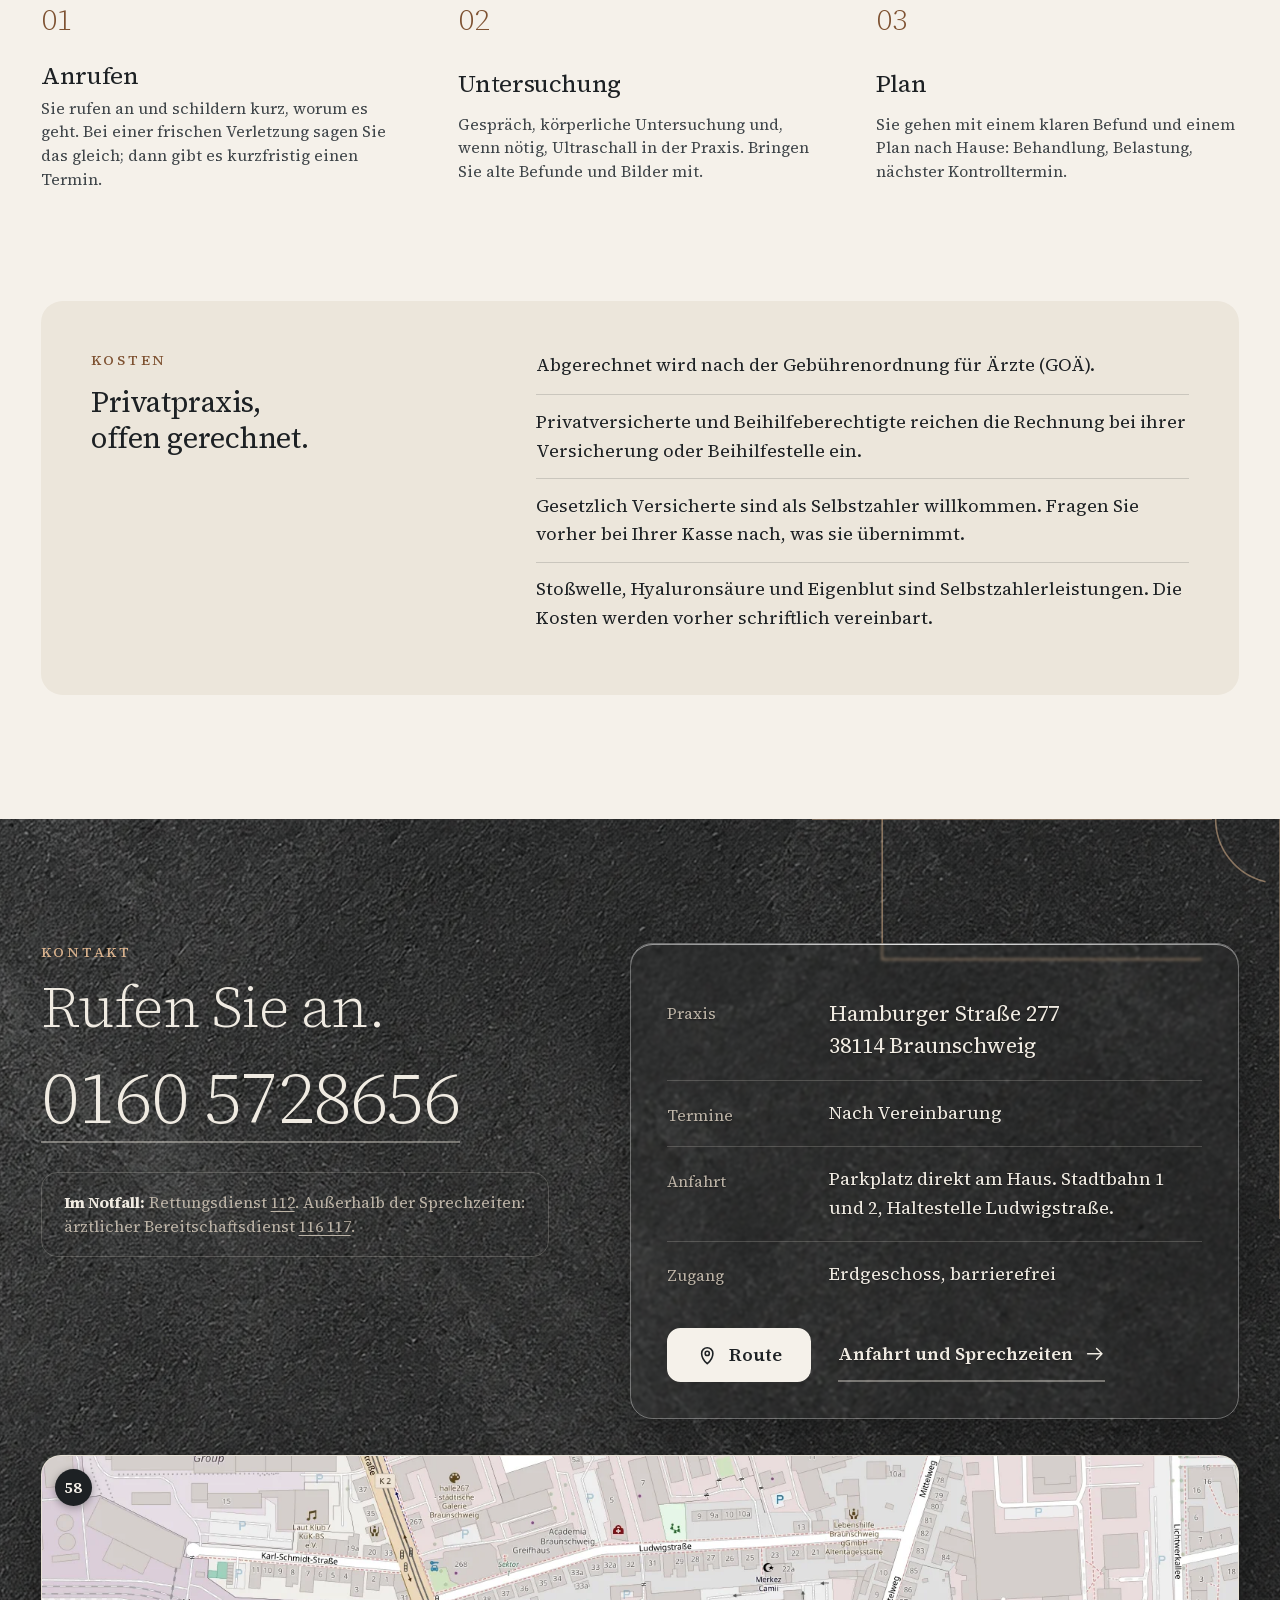
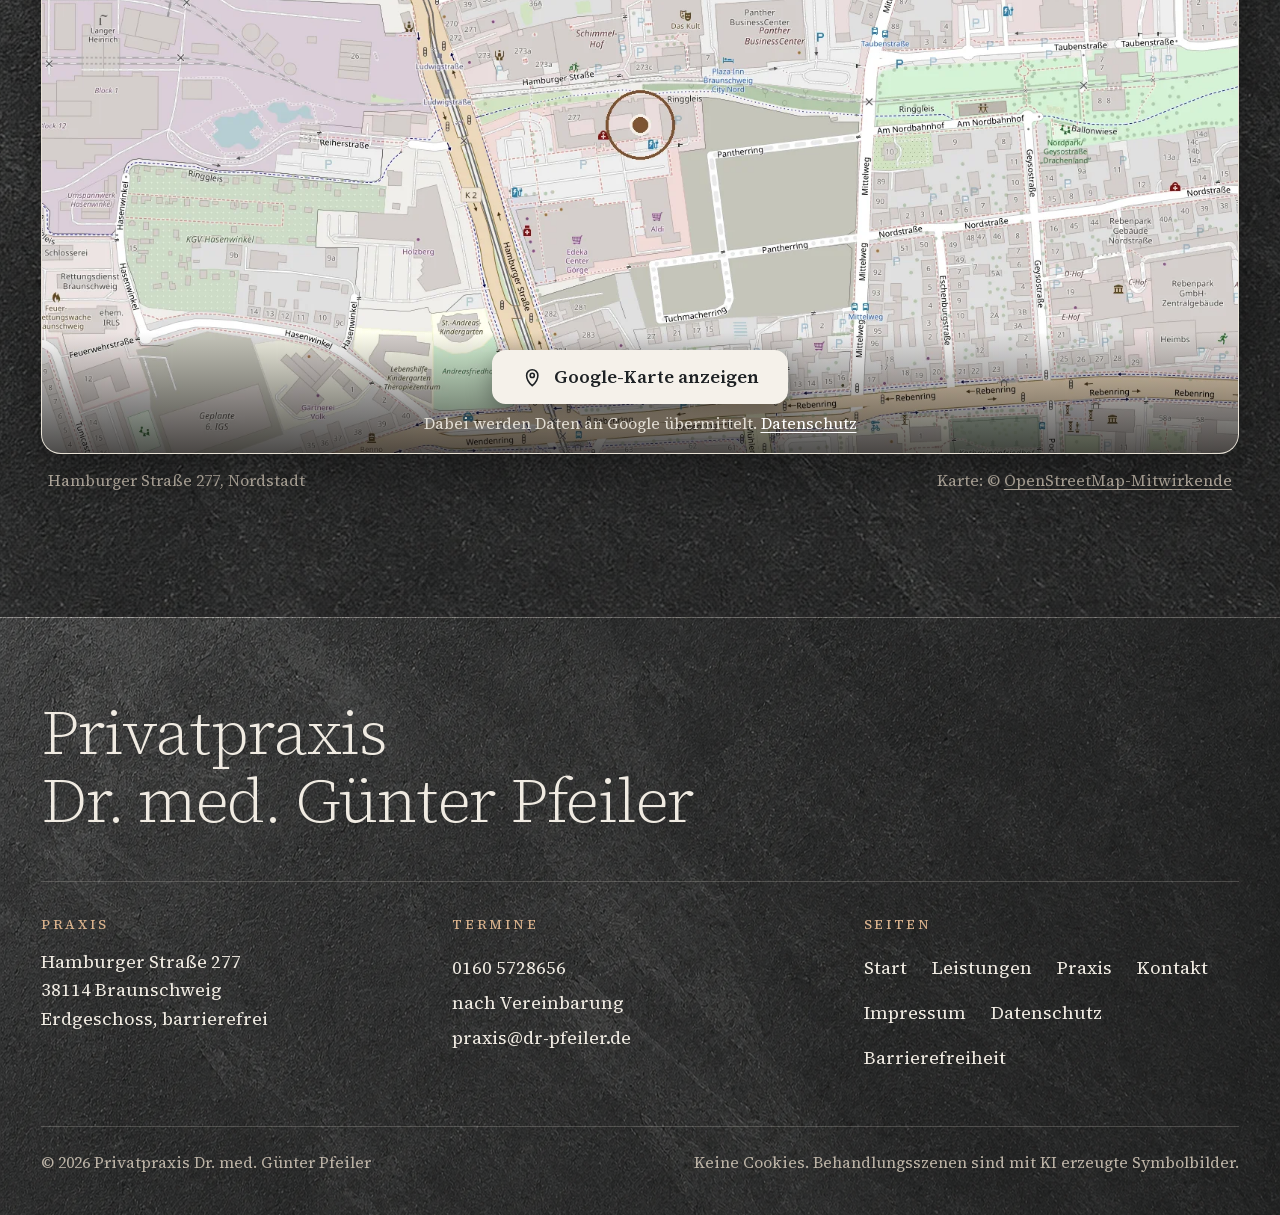
==== commit 88489eb3: "Start und Praxis: VBG-Satz im Vereinsabschnitt entfernt" ====
--- a/index.html
+++ b/index.html
@@ -107,7 +107,7 @@
       <h2 id="chronik-titel" class="zeig" style="--dl:80ms;max-width:12em">Zwanzig Jahre Profifußball.</h2>
       <div class="chronik">
         <div class="zeig">
-          <p class="lead">Von 1998 bis 2018 Mannschaftsarzt des VfL Wolfsburg, seitdem beratend. Mannschaftsarzt (M-Arzt) im Verfahren der VBG, der gesetzlichen Unfallversicherung des Profisports.</p>
+          <p class="lead">Von 1998 bis 2018 Mannschaftsarzt des VfL Wolfsburg, seitdem beratend.</p>
           <div class="glas" style="margin-top:2rem;padding-block:.3rem"><ol class="zeitleiste">
             <li><b>1998</b><span>Beginn als Mannschaftsarzt des VfL Wolfsburg</span></li>
             <li><b>2009</b><span>Deutsche Meisterschaft</span></li>
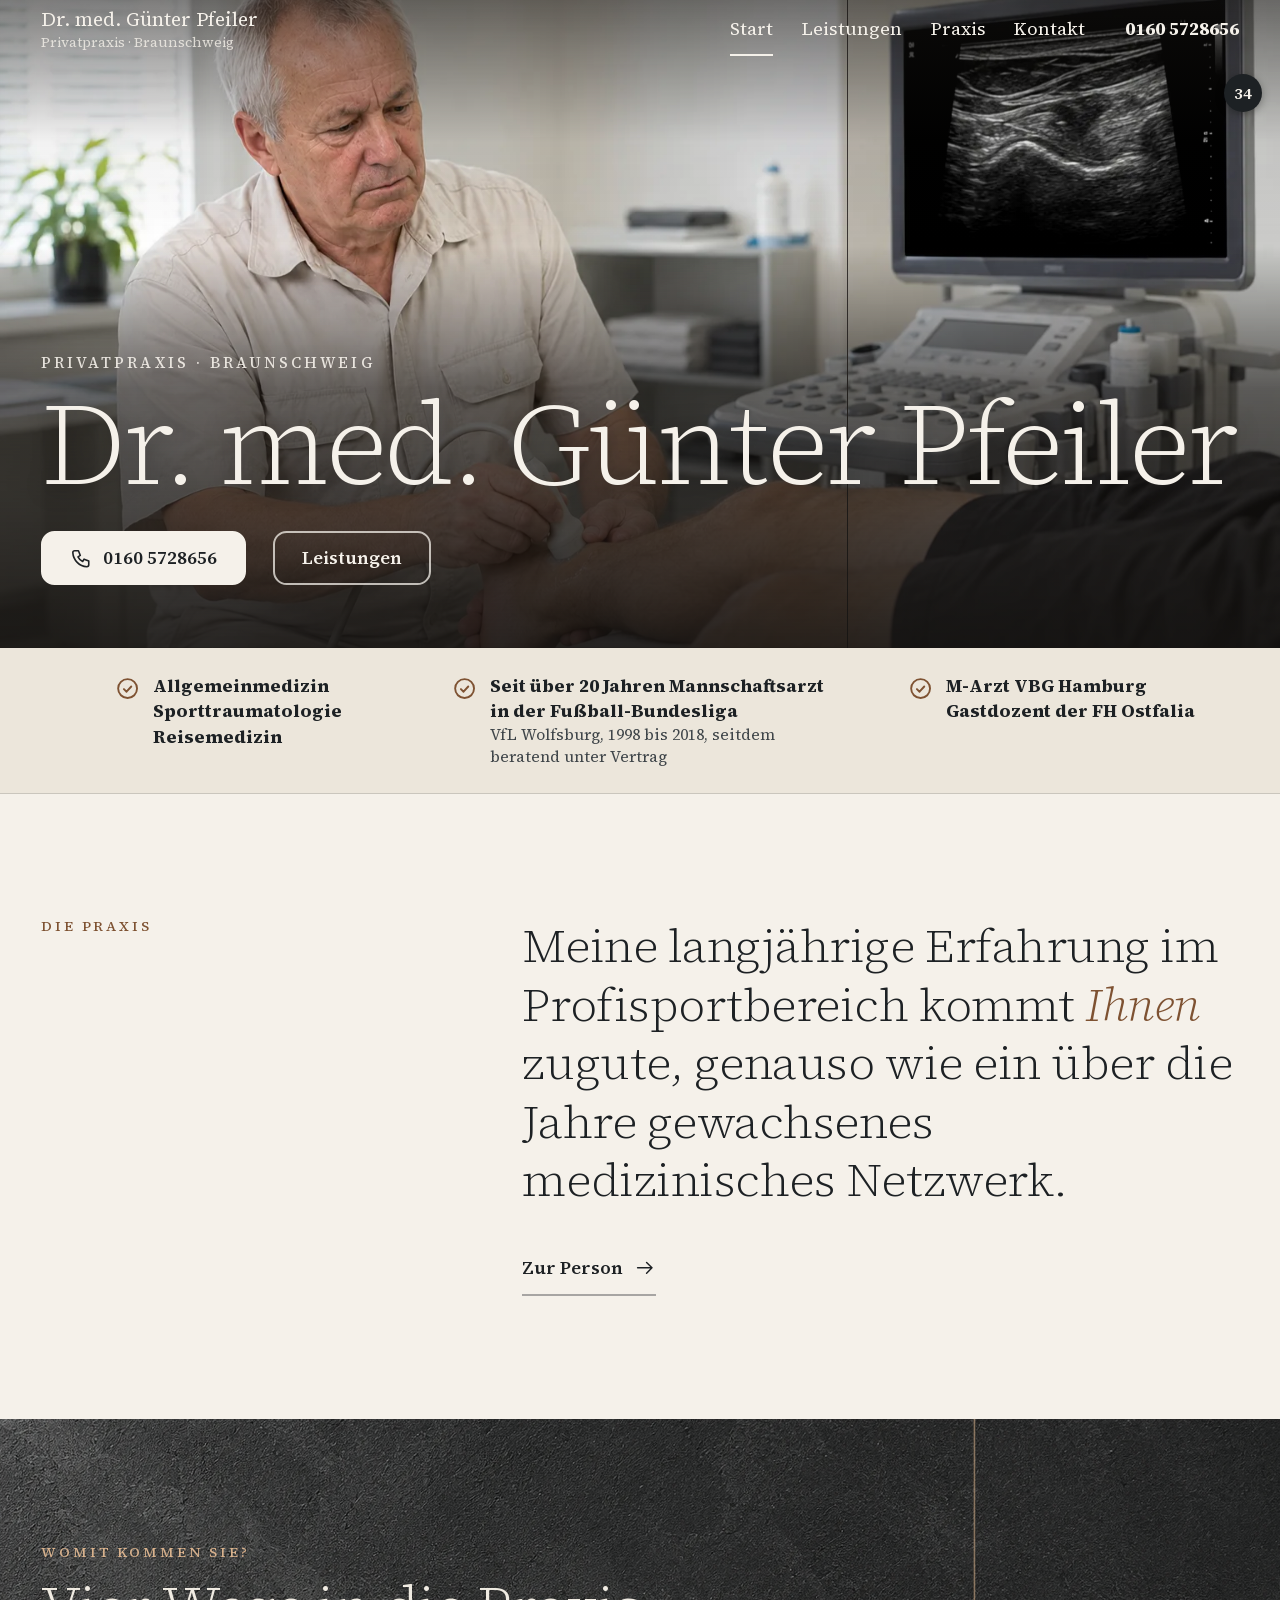
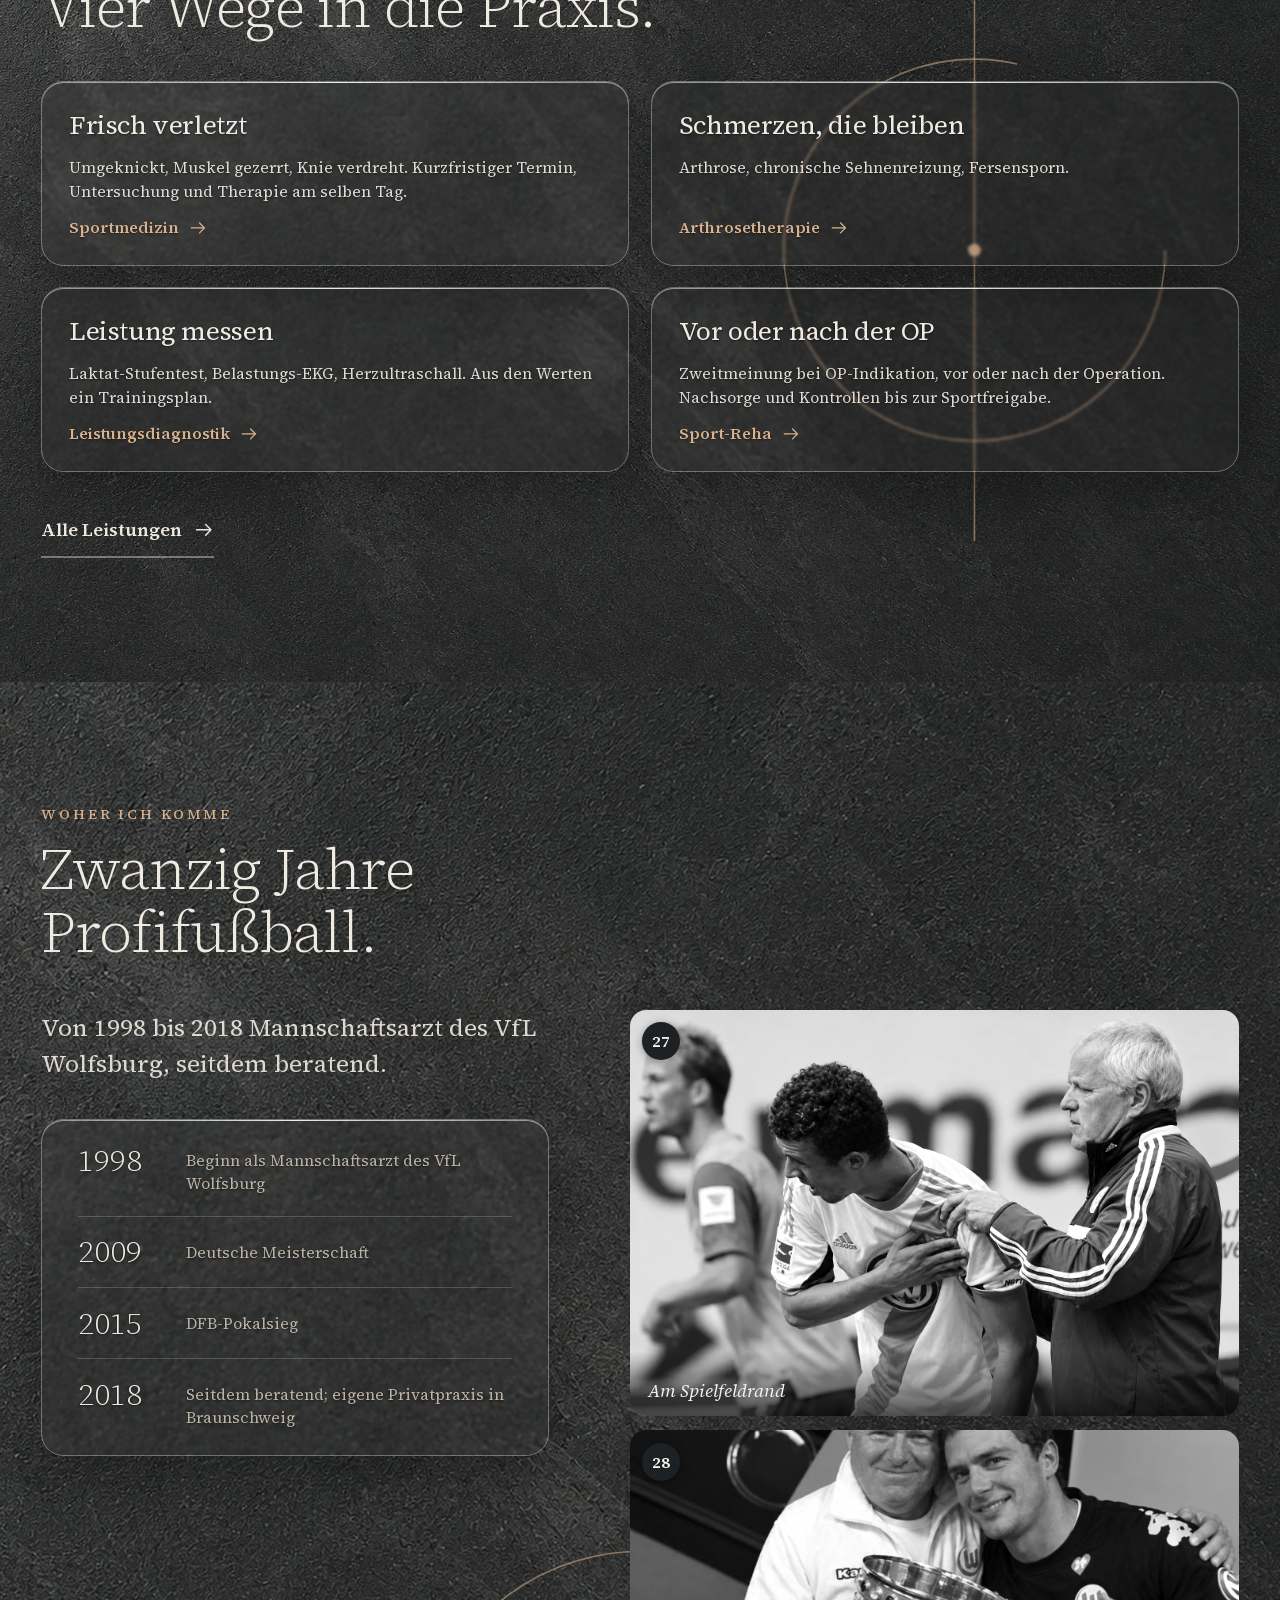
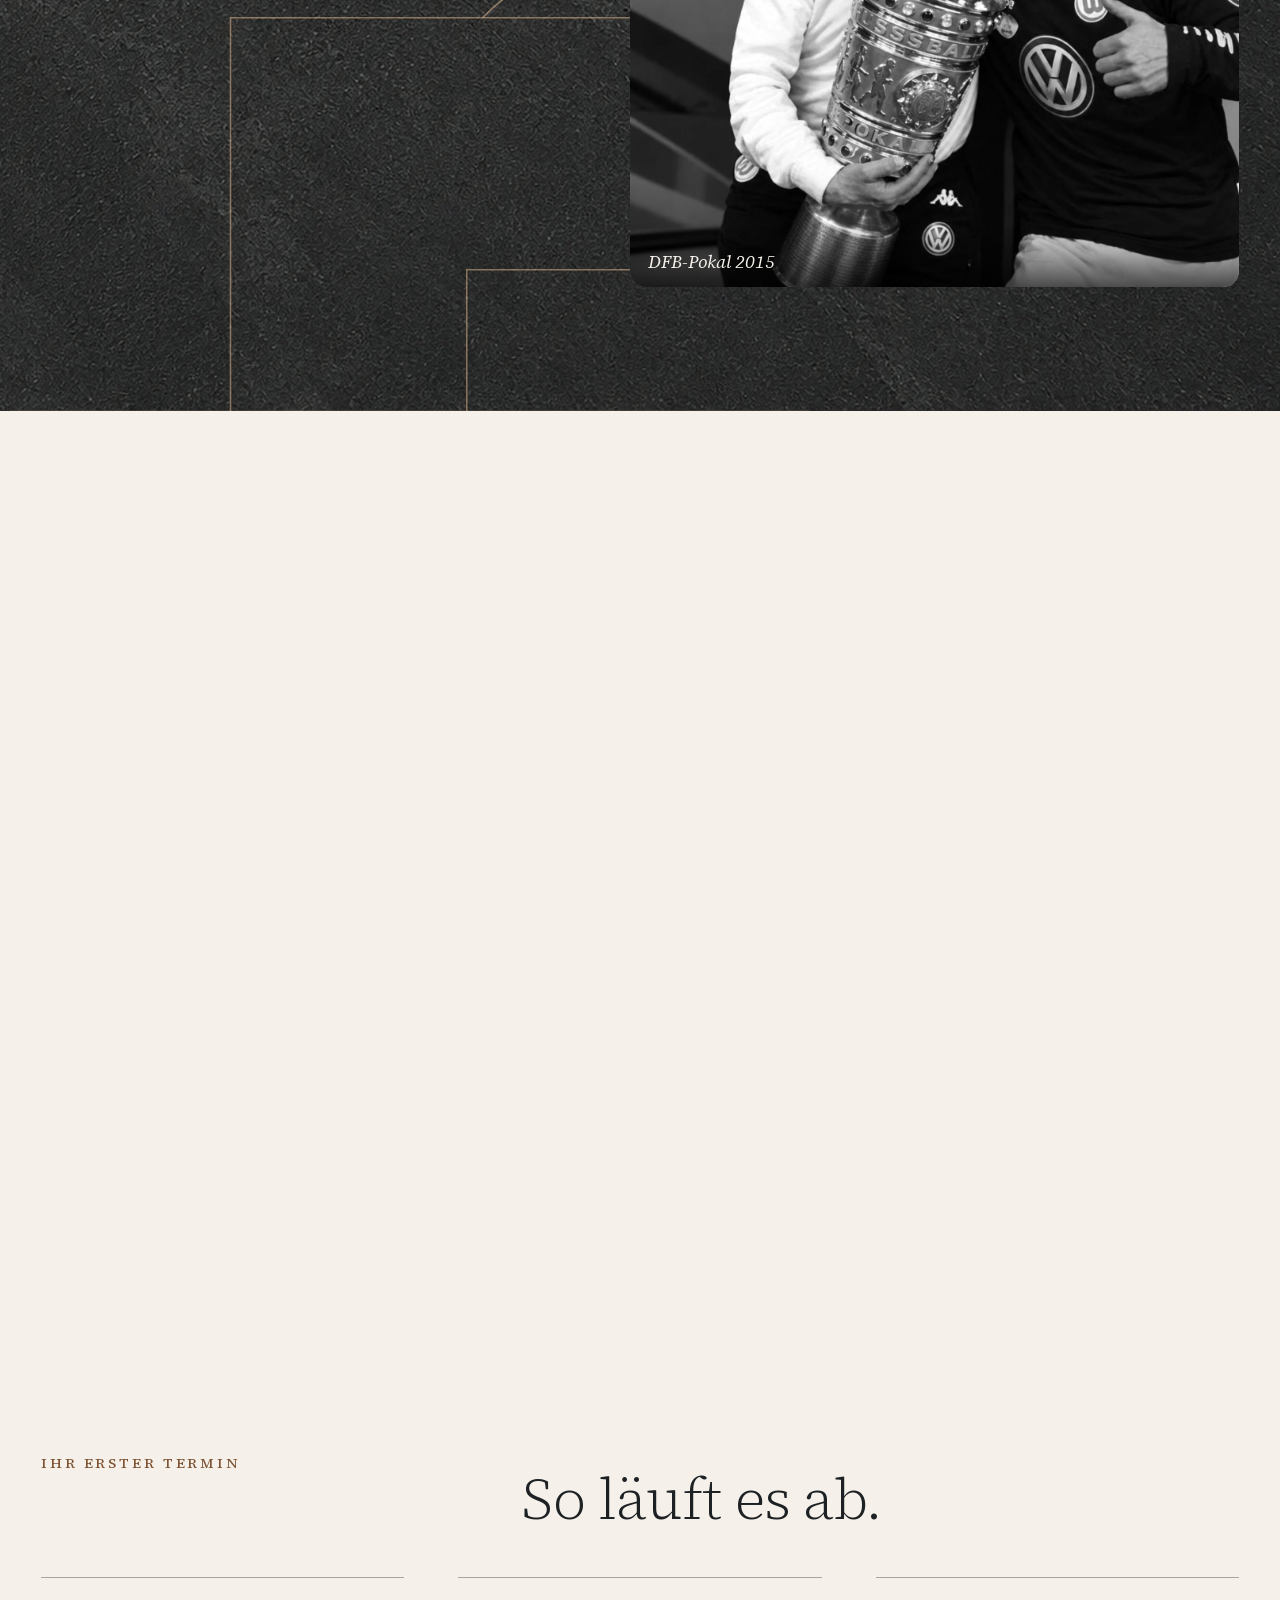
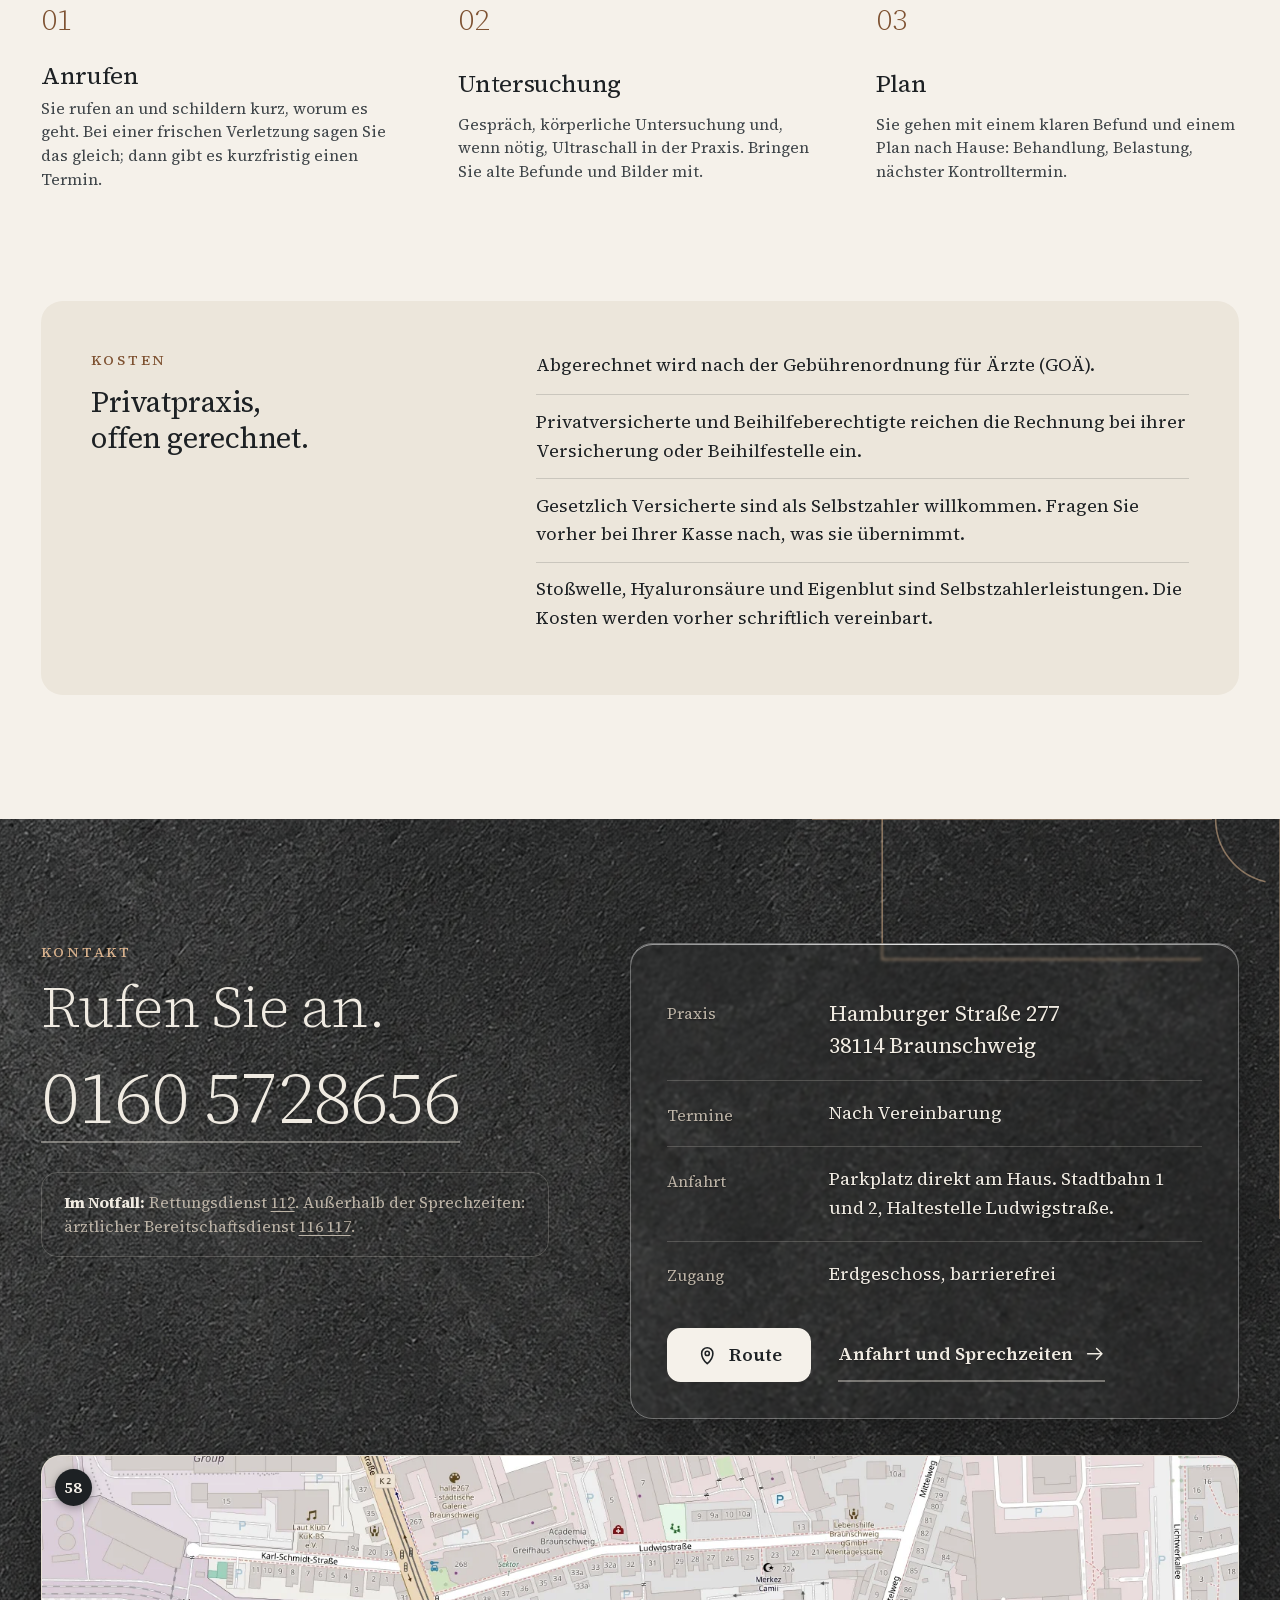
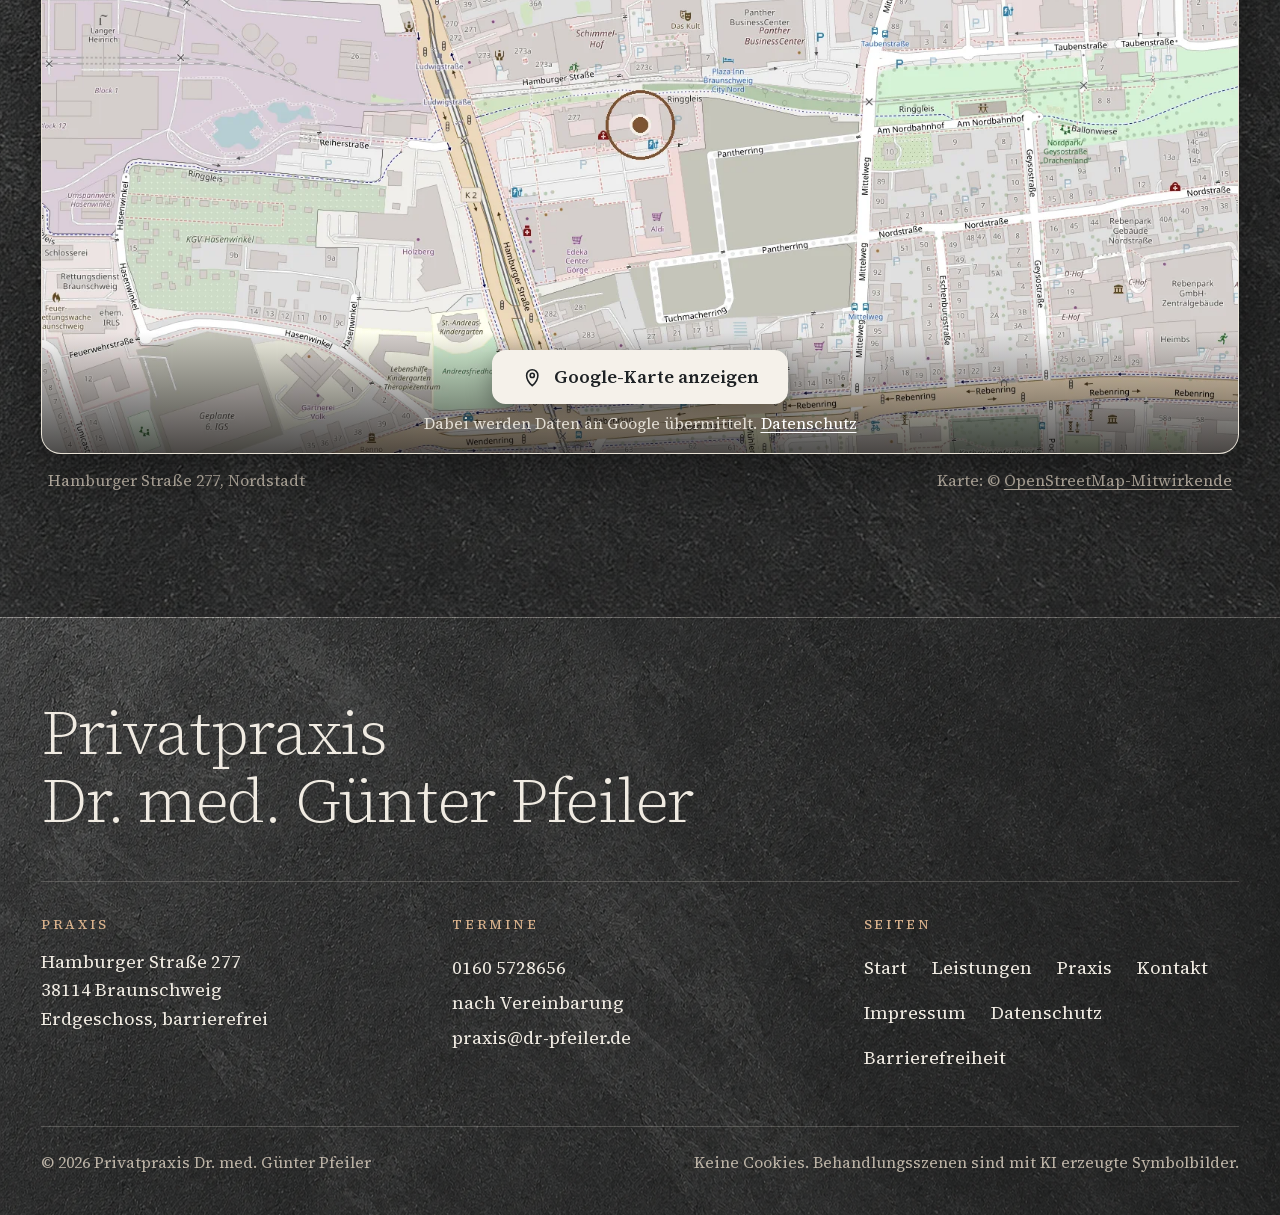
==== commit 9ed3f91c: "Startseite: Frisch verletzt mit Untersuchung und Therapie am selben Tag" ====
--- a/index.html
+++ b/index.html
@@ -90,7 +90,7 @@
       <p class="kicker zeig">Womit kommen Sie?</p>
       <h2 id="situation-t" class="zeig" style="--dl:80ms">Vier Wege in die Praxis.</h2>
       <ul class="situationen situationen--glas">
-        <li><a class="zeig" href="leistungen.html#sportmedizin"><h3>Frisch verletzt</h3><p>Umgeknickt, Muskel gezerrt, Knie verdreht. Kurzfristiger Termin, Untersuchung und Ultraschall am selben Tag.</p><span>Sportmedizin <svg viewBox="0 0 24 24" fill="none" stroke="currentColor" stroke-width="1.6" stroke-linecap="round" stroke-linejoin="round" aria-hidden="true"><path d="M4 12h16m-6-6 6 6-6 6"/></svg></span></a></li>
+        <li><a class="zeig" href="leistungen.html#sportmedizin"><h3>Frisch verletzt</h3><p>Umgeknickt, Muskel gezerrt, Knie verdreht. Kurzfristiger Termin, Untersuchung und Therapie am selben Tag.</p><span>Sportmedizin <svg viewBox="0 0 24 24" fill="none" stroke="currentColor" stroke-width="1.6" stroke-linecap="round" stroke-linejoin="round" aria-hidden="true"><path d="M4 12h16m-6-6 6 6-6 6"/></svg></span></a></li>
         <li><a class="zeig" style="--dl:60ms" href="leistungen.html#arthrosetherapie"><h3>Schmerzen, die bleiben</h3><p>Arthrose, chronische Sehnenreizung, Fersensporn.</p><span>Arthrosetherapie <svg viewBox="0 0 24 24" fill="none" stroke="currentColor" stroke-width="1.6" stroke-linecap="round" stroke-linejoin="round" aria-hidden="true"><path d="M4 12h16m-6-6 6 6-6 6"/></svg></span></a></li>
         <li><a class="zeig" style="--dl:120ms" href="leistungen.html#leistungsdiagnostik"><h3>Leistung messen</h3><p>Laktat-Stufentest, Belastungs-EKG, Herzultraschall. Aus den Werten ein Trainingsplan.</p><span>Leistungsdiagnostik <svg viewBox="0 0 24 24" fill="none" stroke="currentColor" stroke-width="1.6" stroke-linecap="round" stroke-linejoin="round" aria-hidden="true"><path d="M4 12h16m-6-6 6 6-6 6"/></svg></span></a></li>
         <li><a class="zeig" style="--dl:180ms" href="leistungen.html#sport-reha"><h3>Vor oder nach der OP</h3><p>Zweitmeinung bei OP-Indikation, vor oder nach der Operation. Nachsorge und Kontrollen bis zur Sportfreigabe.</p><span>Sport-Reha <svg viewBox="0 0 24 24" fill="none" stroke="currentColor" stroke-width="1.6" stroke-linecap="round" stroke-linejoin="round" aria-hidden="true"><path d="M4 12h16m-6-6 6 6-6 6"/></svg></span></a></li>
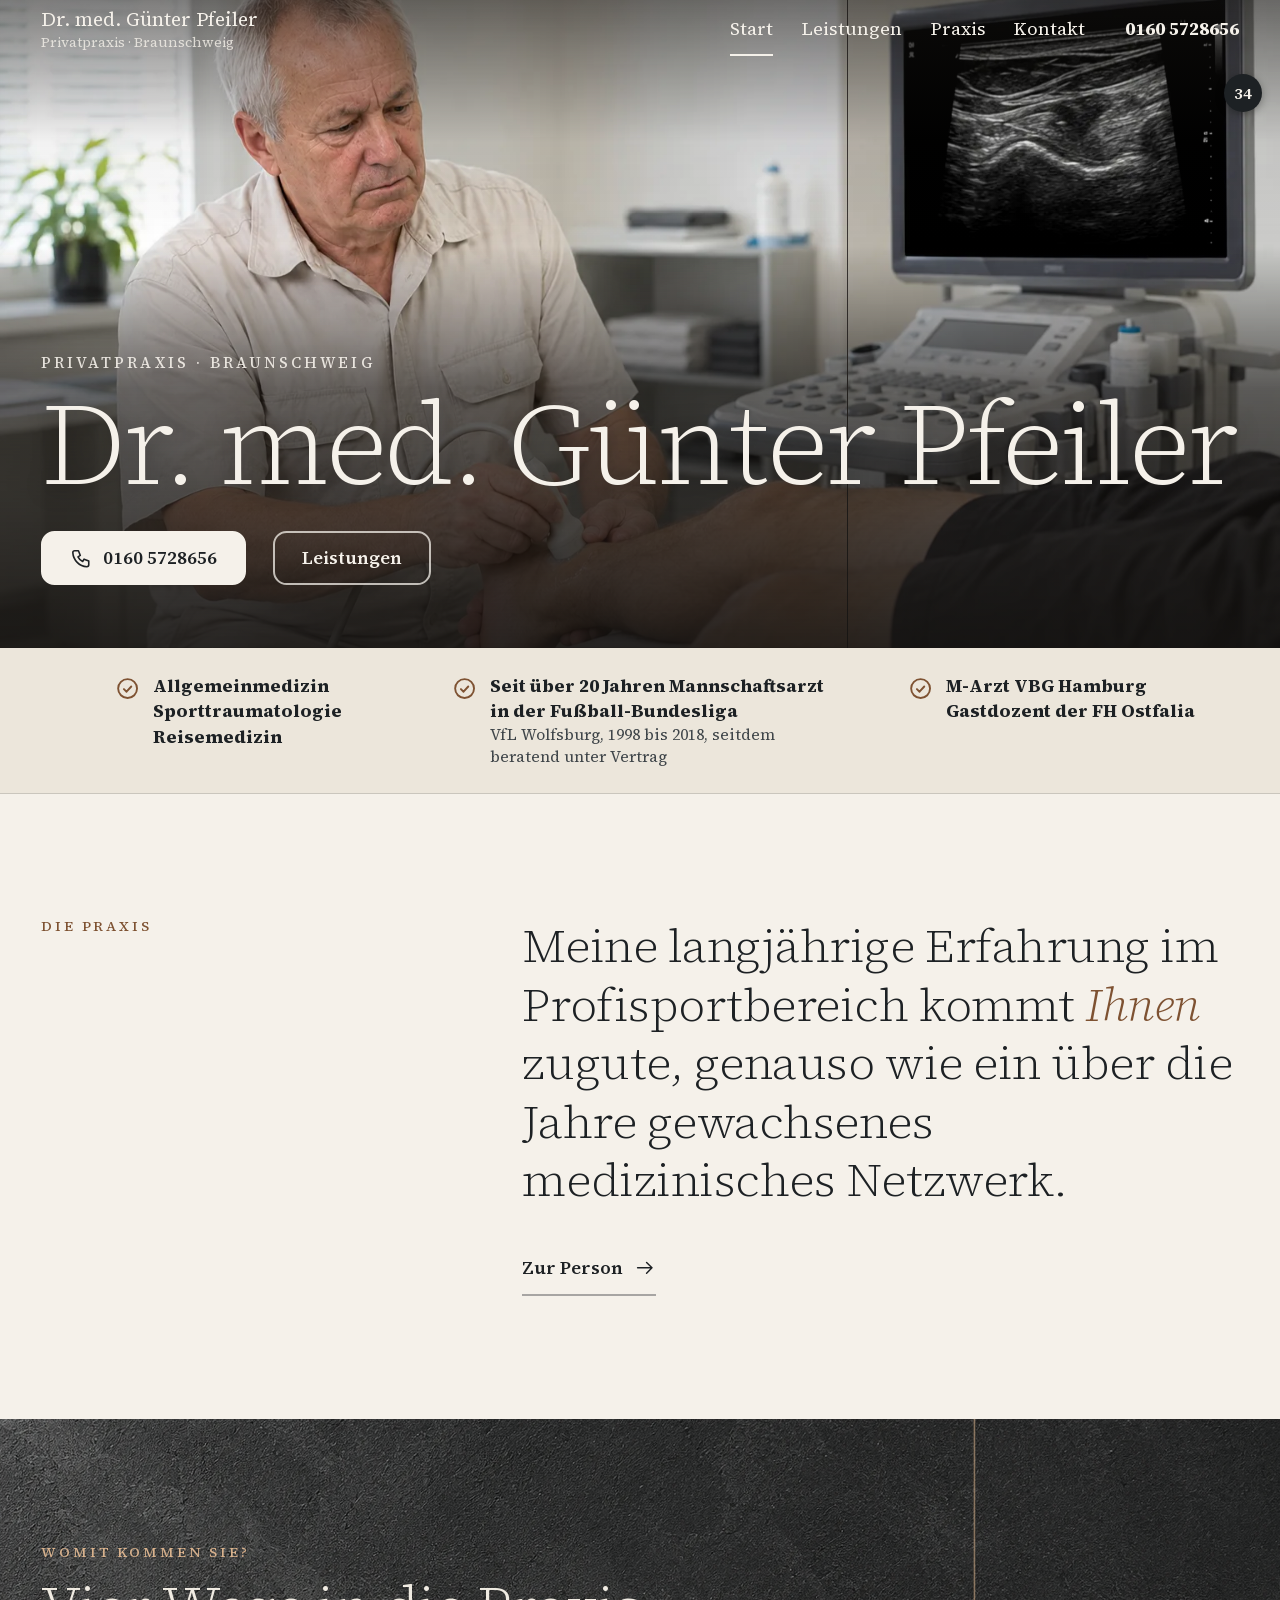
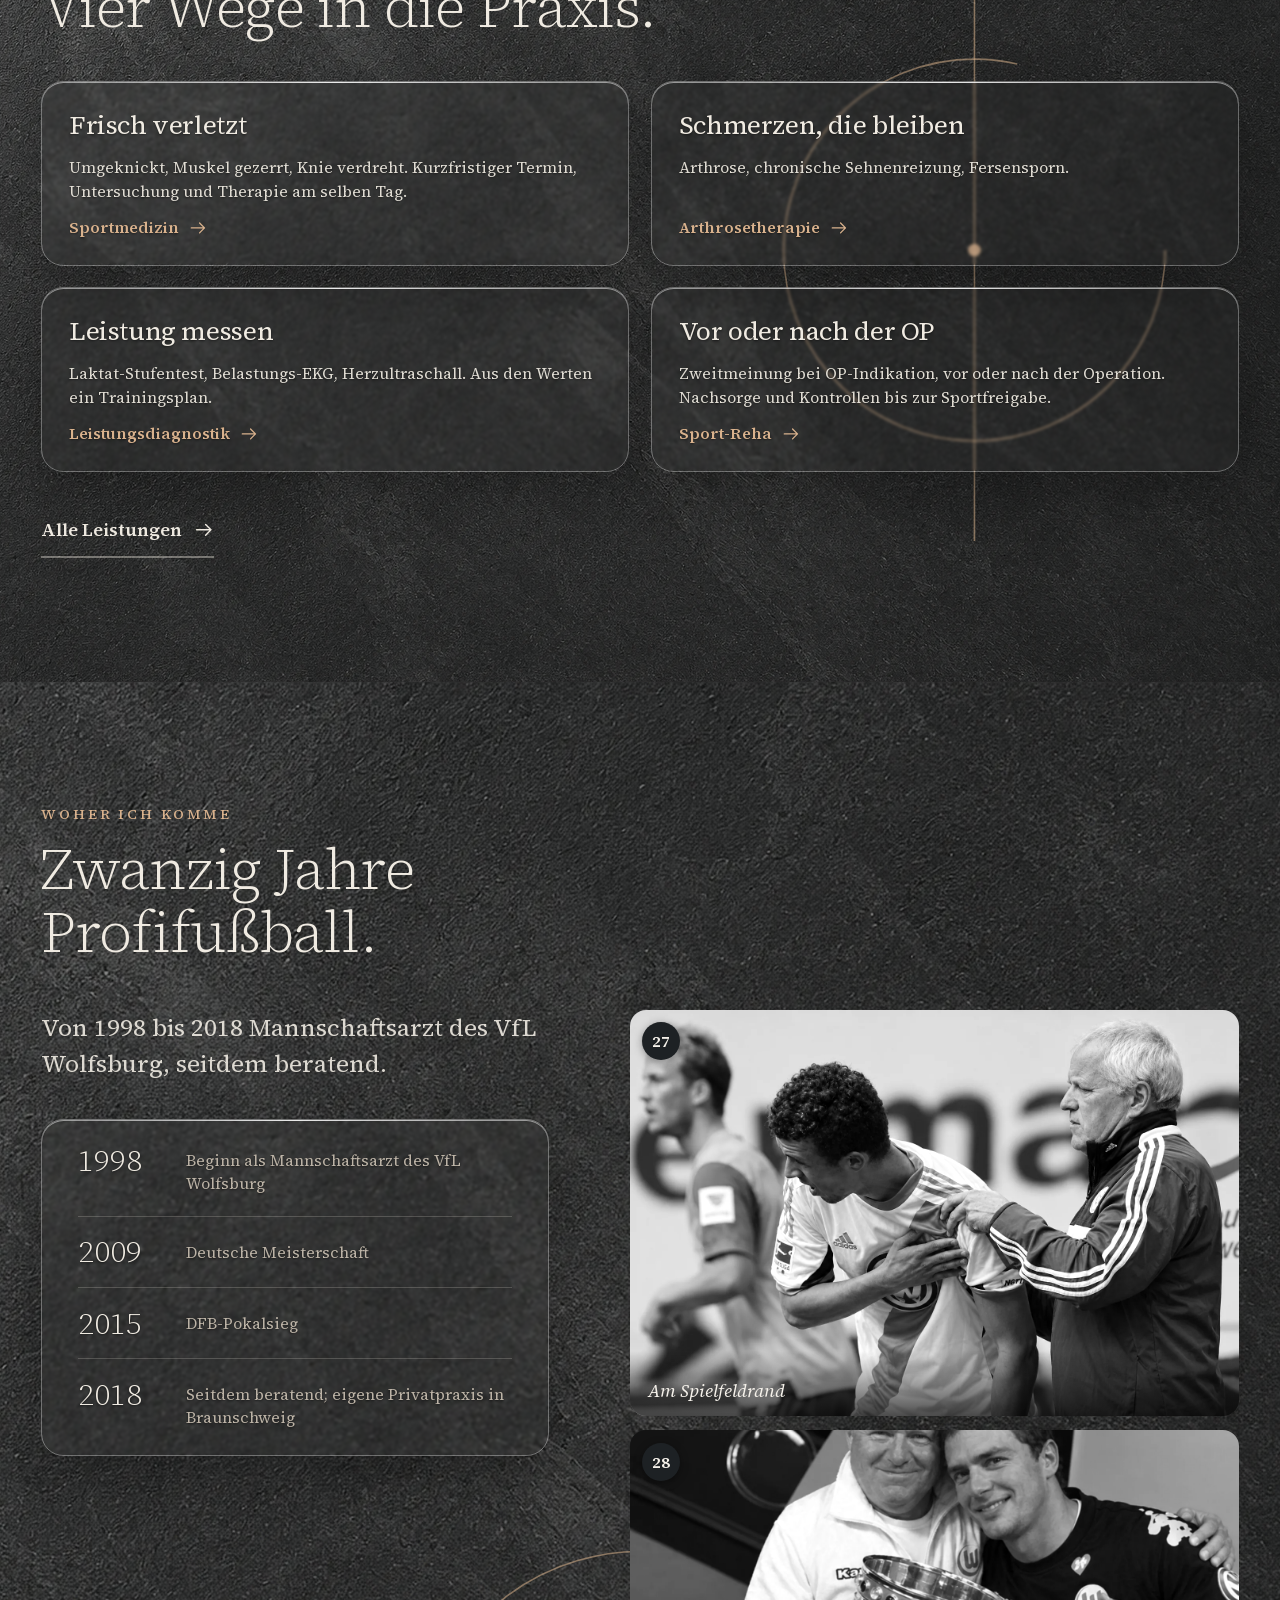
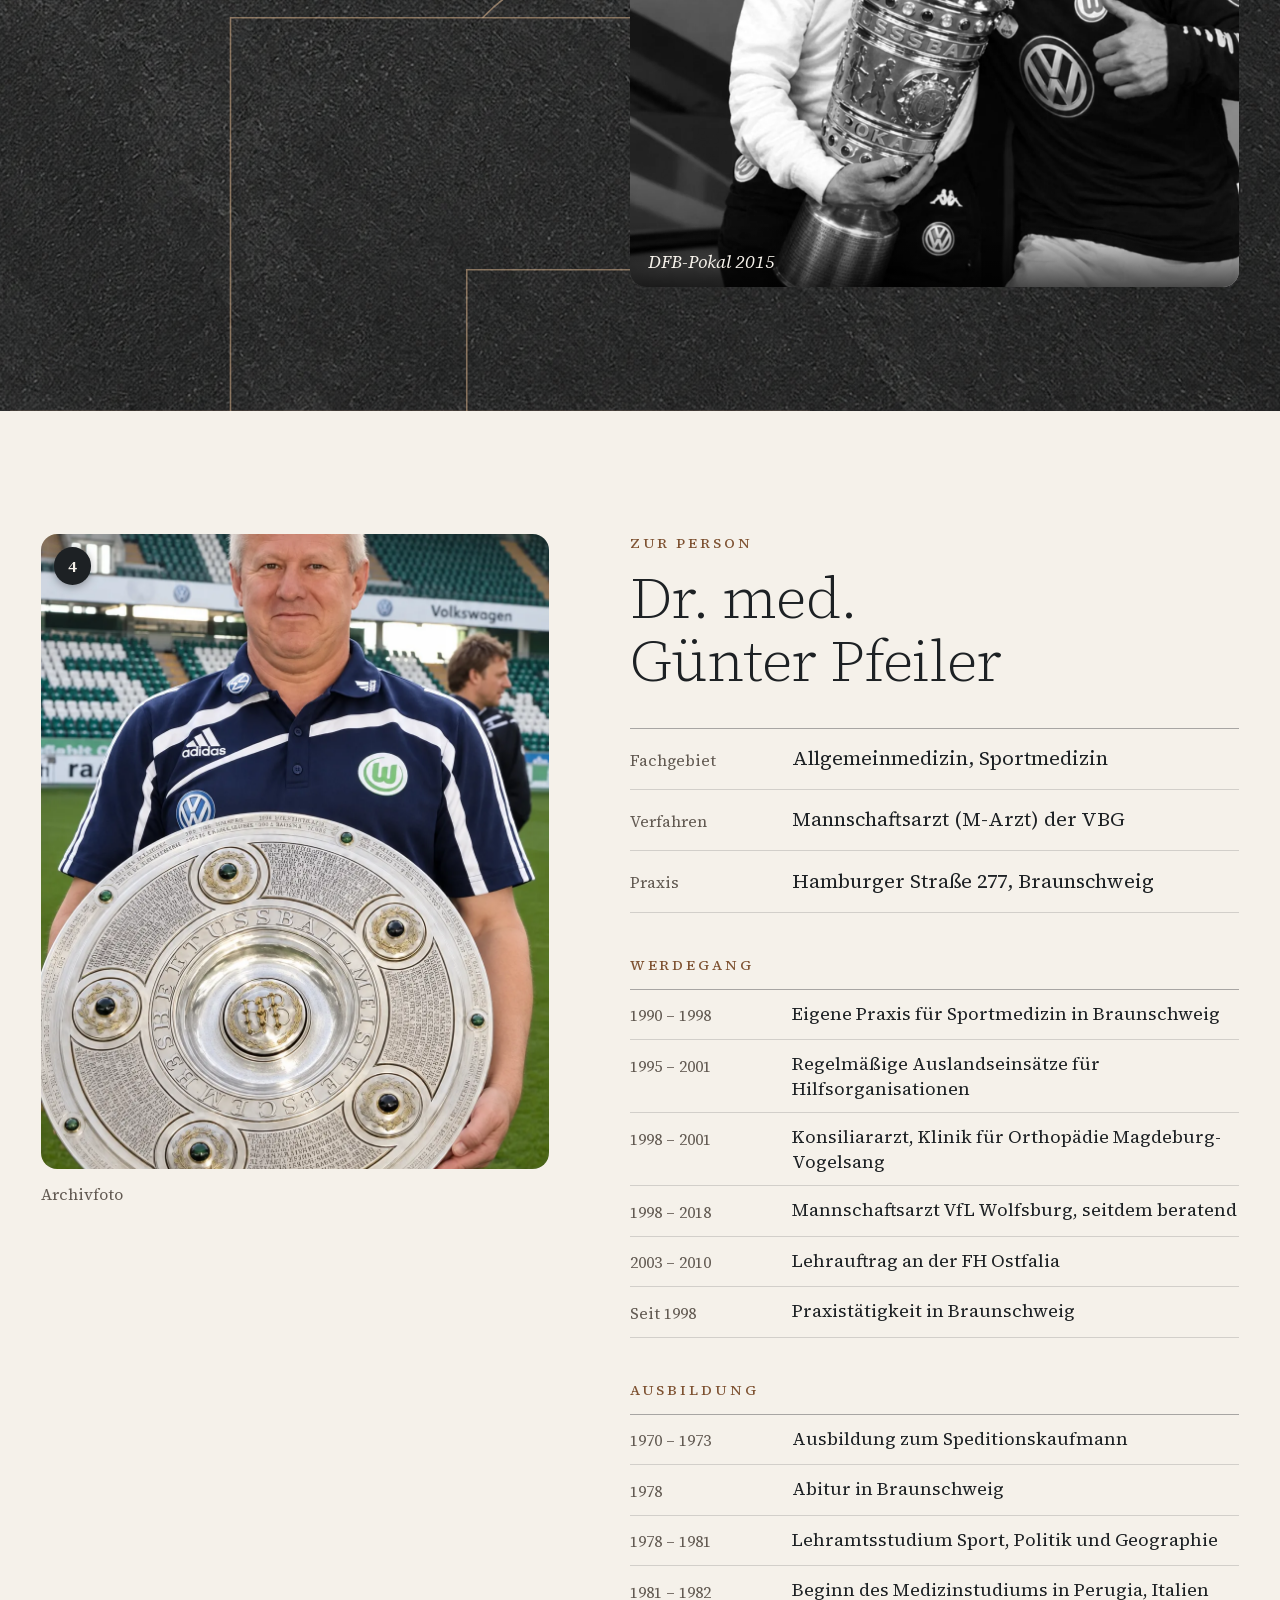
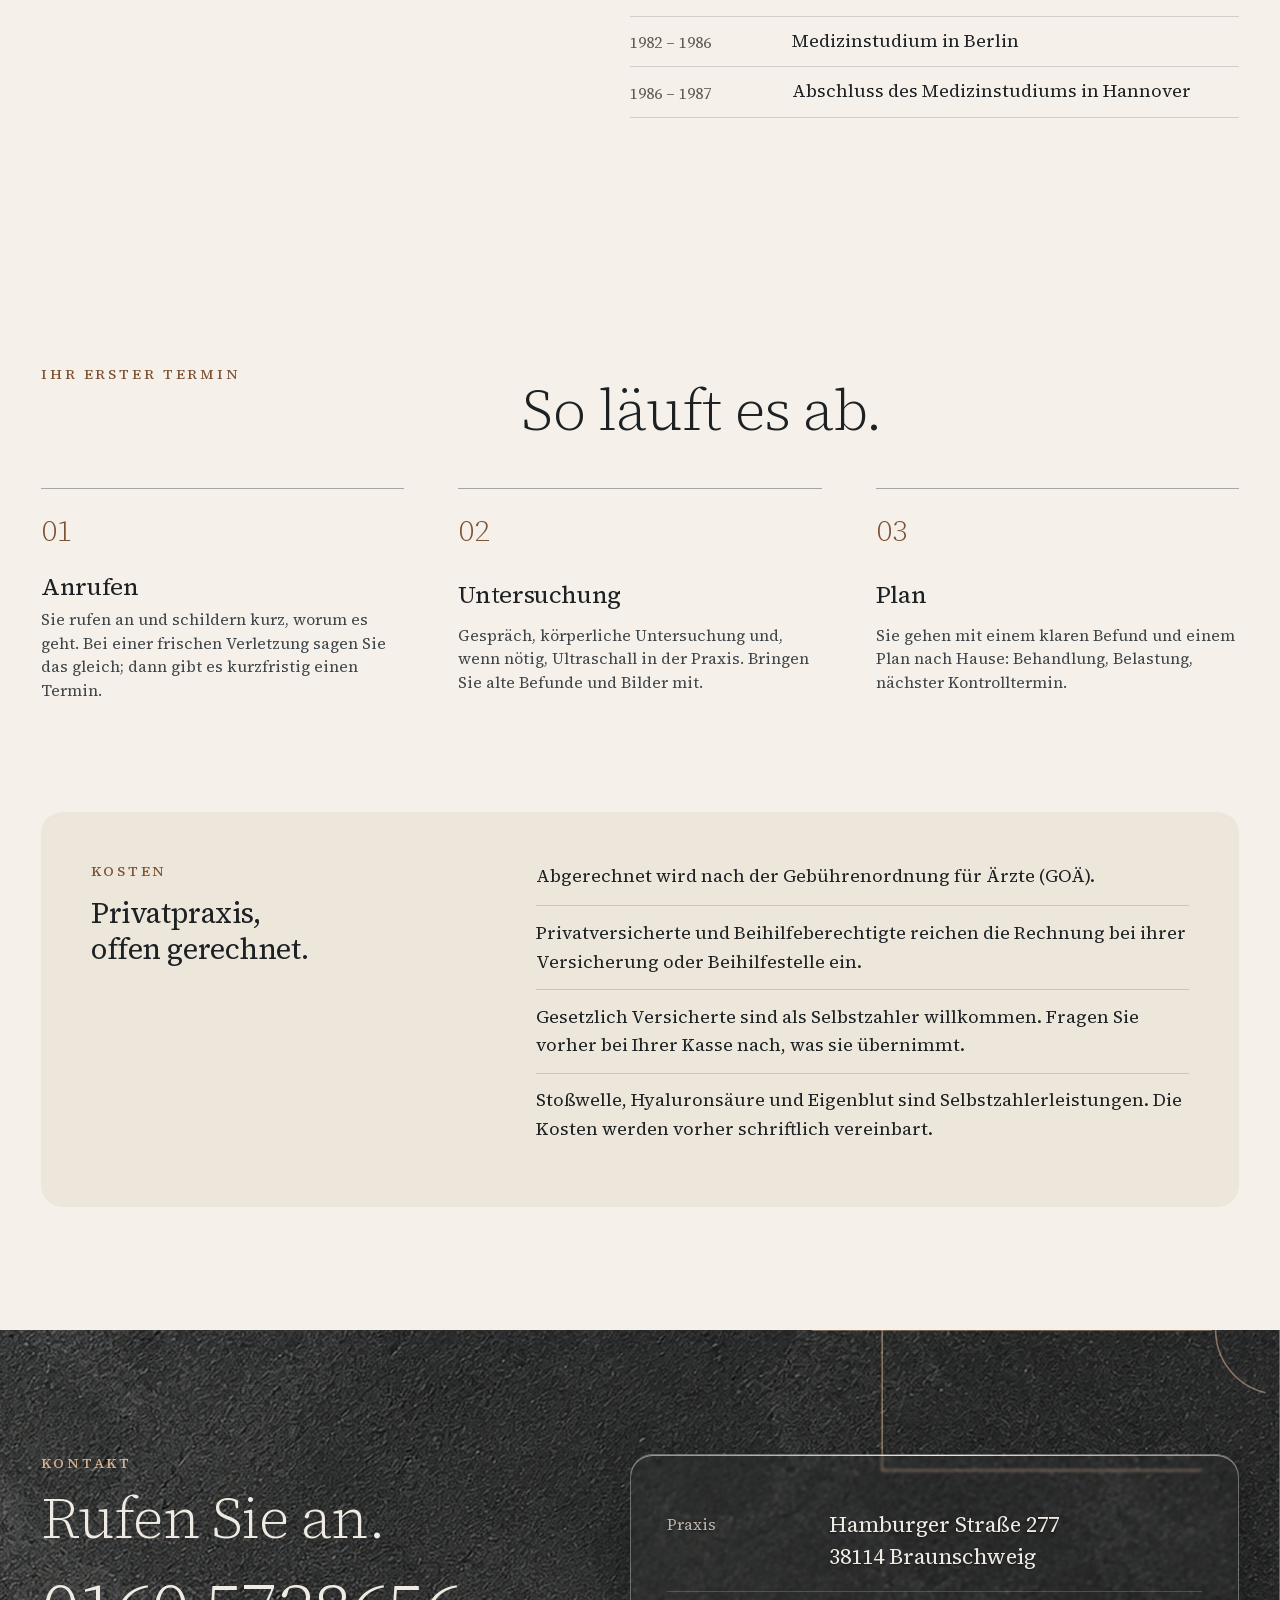
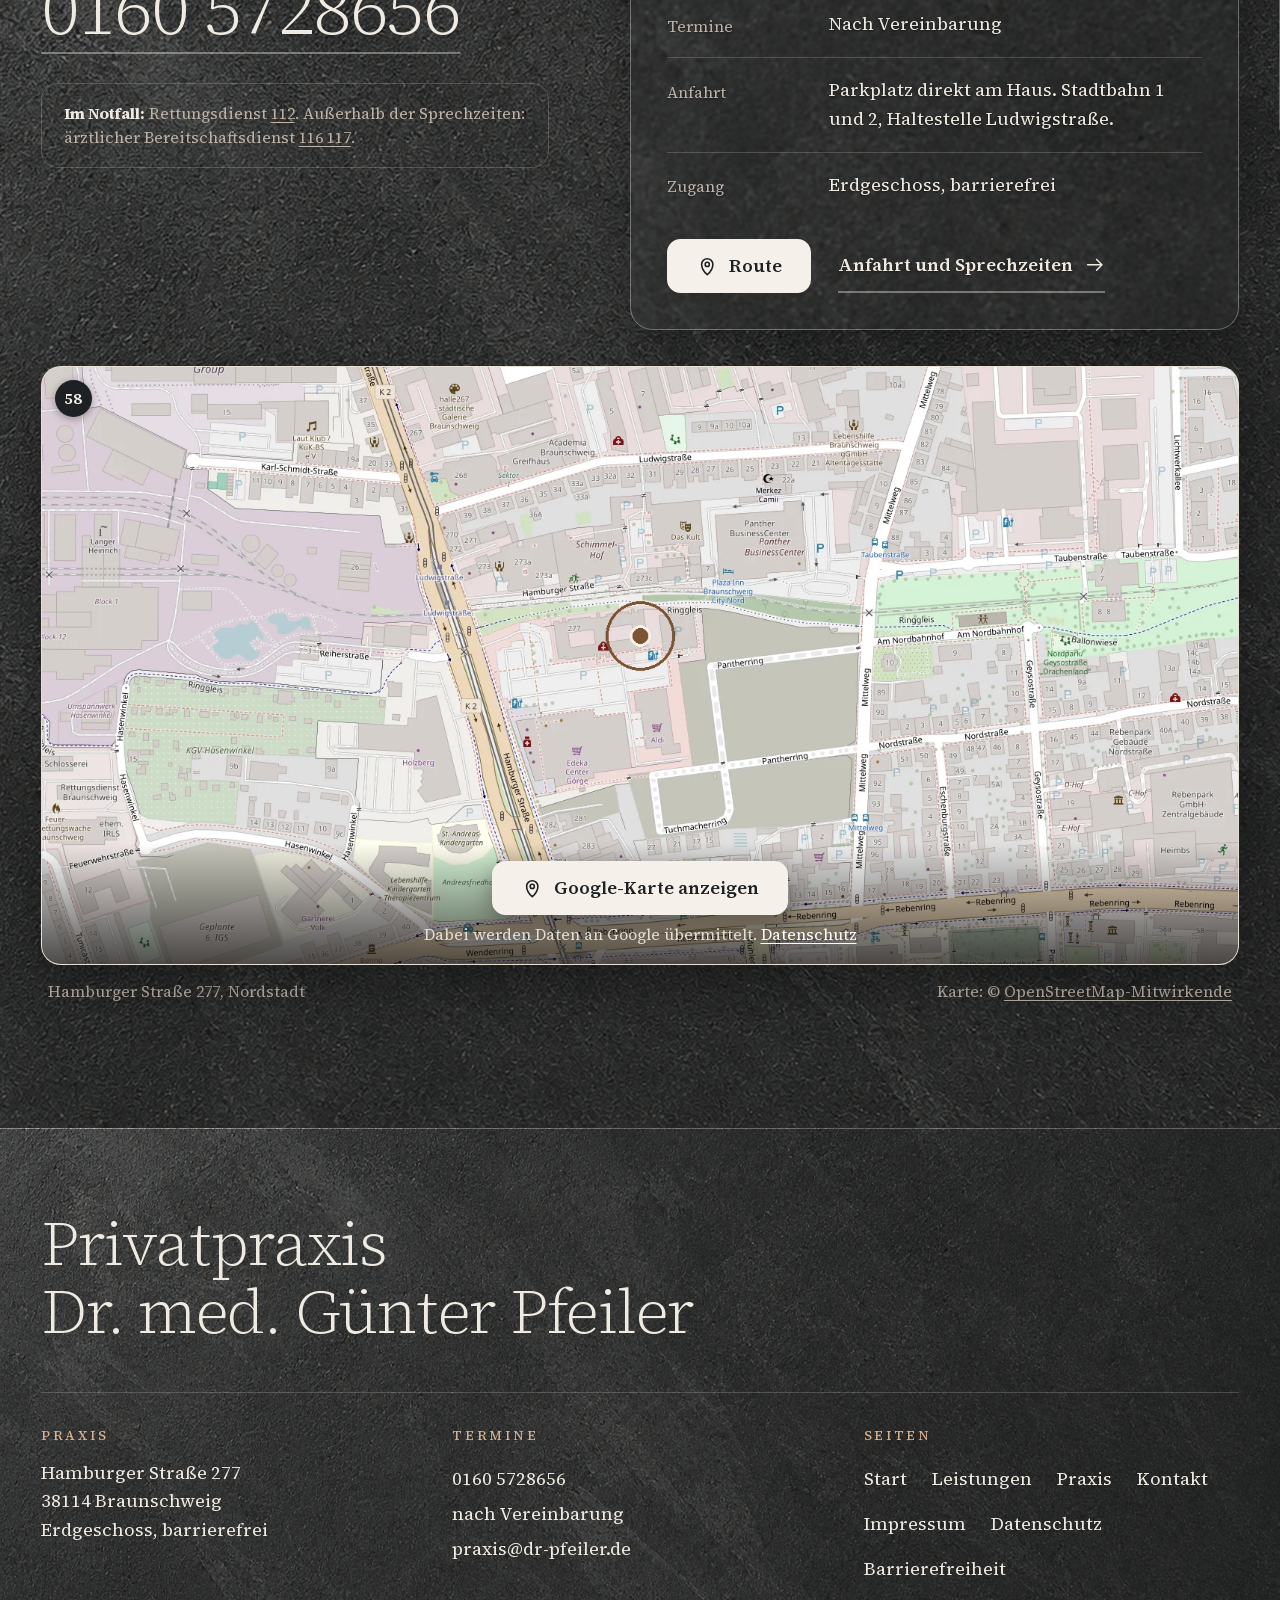
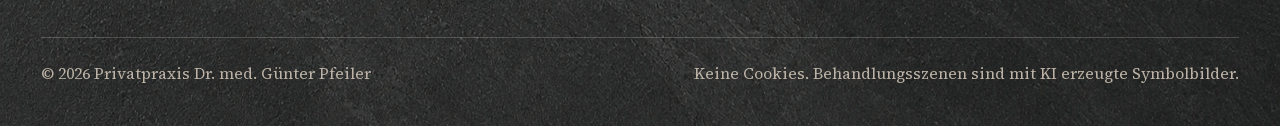
==== commit b64df41d: "Startseite: Lebenslauf unter Zur Person (Werdegang, Ausbildung), Fachgebiet mit Sportmedizin" ====
--- a/index.html
+++ b/index.html
@@ -9,7 +9,7 @@
 <meta name="theme-color" content="#f5f1ea">
 <link rel="preload" href="assets/fonts/source-serif-4.woff2" as="font" type="font/woff2" crossorigin>
 <link rel="preload" as="image" href="assets/img/leistung-sport-reha.webp" fetchpriority="high">
-<link rel="stylesheet" href="assets/css/edel.css?v=33">
+<link rel="stylesheet" href="assets/css/edel.css?v=34">
 <script>document.documentElement.className+=" js";try{if(localStorage.getItem("pfeiler-gross")==="1")document.documentElement.classList.add("gross")}catch(e){}</script>
 <link rel="icon" href="data:image/svg+xml,%3Csvg xmlns='http://www.w3.org/2000/svg' viewBox='0 0 32 32'%3E%3Crect width='32' height='32' rx='6' fill='%231d2124'/%3E%3Ctext x='16' y='22' font-family='Georgia,serif' font-size='17' fill='%23f5f1ea' text-anchor='middle'%3EP%3C/text%3E%3C/svg%3E">
 <script type="application/ld+json">
@@ -134,10 +134,27 @@
         <p class="kicker">Zur Person</p>
         <h2 id="person-titel">Dr. med. Günter Pfeiler</h2>
         <dl class="fakten">
-          <div><dt>Fachgebiet</dt><dd>Allgemeinmedizin</dd></div>
-          <div><dt>1998 – 2018</dt><dd>Mannschaftsarzt VfL Wolfsburg, seitdem beratend</dd></div>
+          <div><dt>Fachgebiet</dt><dd>Allgemeinmedizin, Sportmedizin</dd></div>
           <div><dt>Verfahren</dt><dd>Mannschaftsarzt (M-Arzt) der VBG</dd></div>
           <div><dt>Praxis</dt><dd>Hamburger Straße 277, Braunschweig</dd></div>
+        </dl>
+        <h3 class="fakten-titel">Werdegang</h3>
+        <dl class="fakten fakten--lauf">
+          <div><dt>1990 – 1998</dt><dd>Eigene Praxis für Sportmedizin in Braunschweig</dd></div>
+          <div><dt>1995 – 2001</dt><dd>Regelmäßige Auslandseinsätze für Hilfsorganisationen</dd></div>
+          <div><dt>1998 – 2001</dt><dd>Konsiliararzt, Klinik für Orthopädie Magdeburg-Vogelsang</dd></div>
+          <div><dt>1998 – 2018</dt><dd>Mannschaftsarzt VfL Wolfsburg, seitdem beratend</dd></div>
+          <div><dt>2003 – 2010</dt><dd>Lehrauftrag an der FH Ostfalia</dd></div>
+          <div><dt>Seit 1998</dt><dd>Praxistätigkeit in Braunschweig</dd></div>
+        </dl>
+        <h3 class="fakten-titel">Ausbildung</h3>
+        <dl class="fakten fakten--lauf">
+          <div><dt>1970 – 1973</dt><dd>Ausbildung zum Speditionskaufmann</dd></div>
+          <div><dt>1978</dt><dd>Abitur in Braunschweig</dd></div>
+          <div><dt>1978 – 1981</dt><dd>Lehramtsstudium Sport, Politik und Geographie</dd></div>
+          <div><dt>1981 – 1982</dt><dd>Beginn des Medizinstudiums in Perugia, Italien</dd></div>
+          <div><dt>1982 – 1986</dt><dd>Medizinstudium in Berlin</dd></div>
+          <div><dt>1986 – 1987</dt><dd>Abschluss des Medizinstudiums in Hannover</dd></div>
         </dl>
         <details class="todo"><summary>Intern</summary><p>Porträt ist vorläufig das Archivfoto. Für den Livegang ein aktuelles Foto im Sprechzimmer machen lassen; alle 40 recherchierten Vorbilder nutzen eigene Fotografie.</p></details>
       </div>
--- a/assets/css/edel.css
+++ b/assets/css/edel.css
@@ -467,3 +467,10 @@
 .bereich--zentriert .bereich-raster>*{margin-left:0}
 .bereich--zentriert .punkte{text-align:center}
 .bereich--zentriert .todo{text-align:left}
+
+/* Lebenslauf „Zur Person“: Gruppen-Überschrift und engere Zeilen */
+.fakten-titel{margin:2.4rem 0 0;font:500 .8rem/1.3 var(--serif);letter-spacing:.2em;text-transform:uppercase;color:var(--cognac)}
+.fakten-titel+.fakten{margin-top:.8rem}
+.fakten--lauf div{padding:.6rem 0}
+.fakten--lauf dd{font-size:1rem}
+@media (min-width:900px){.person:has(.fakten--lauf){align-items:start}.person:has(.fakten--lauf)>figure{position:sticky;top:calc(var(--kopf) + 1.5rem)}}
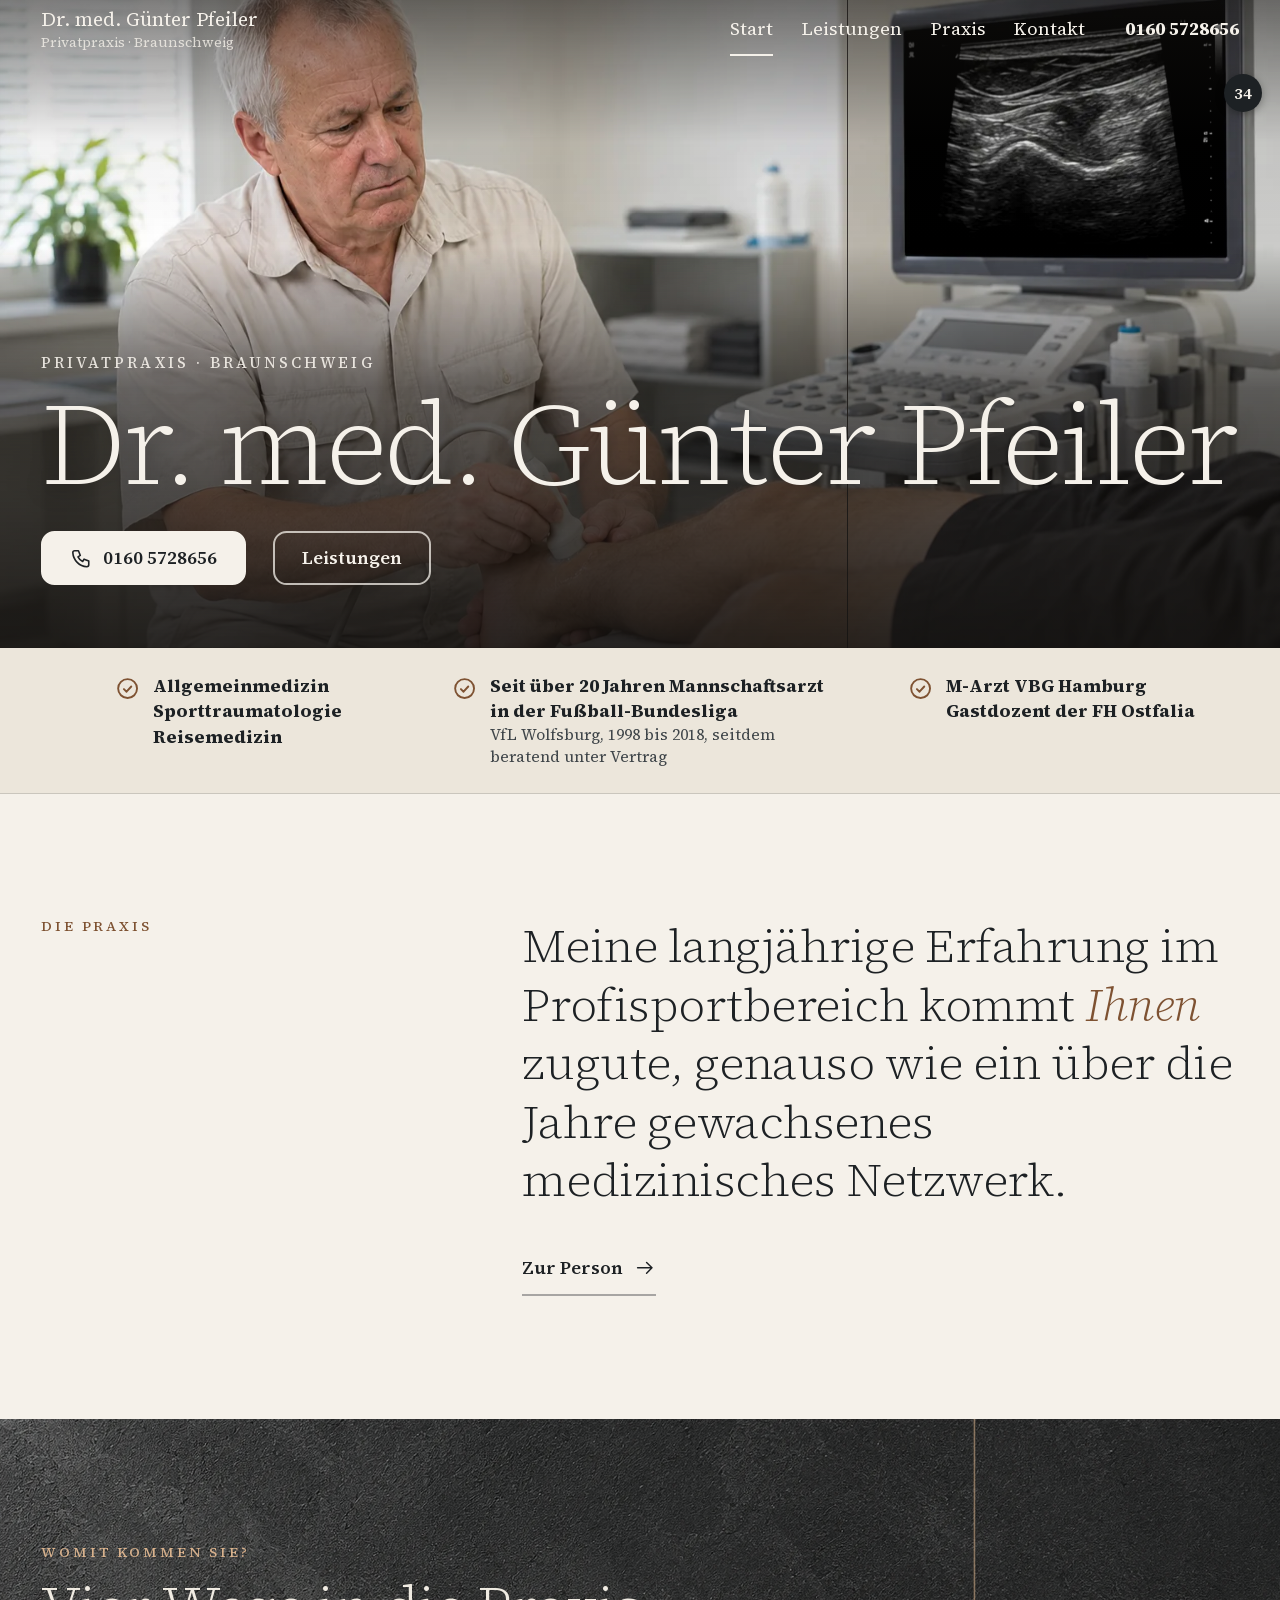
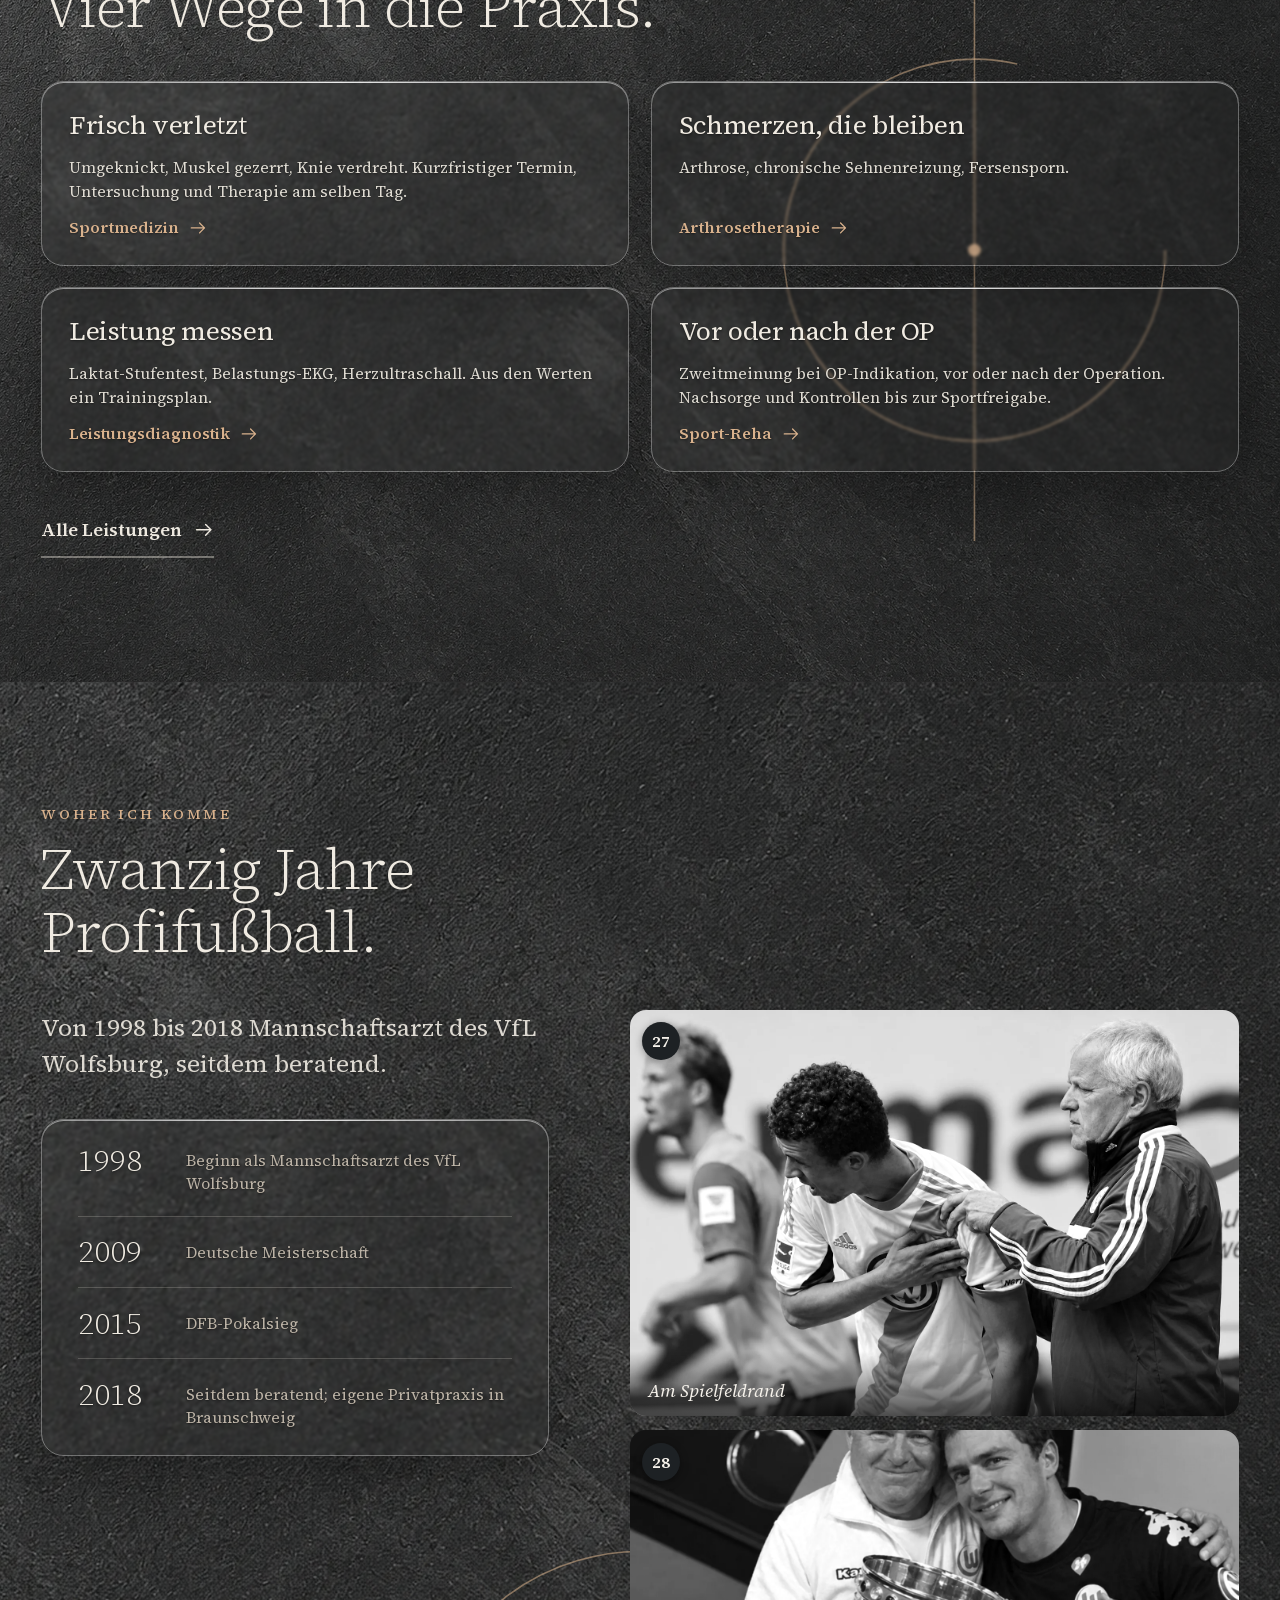
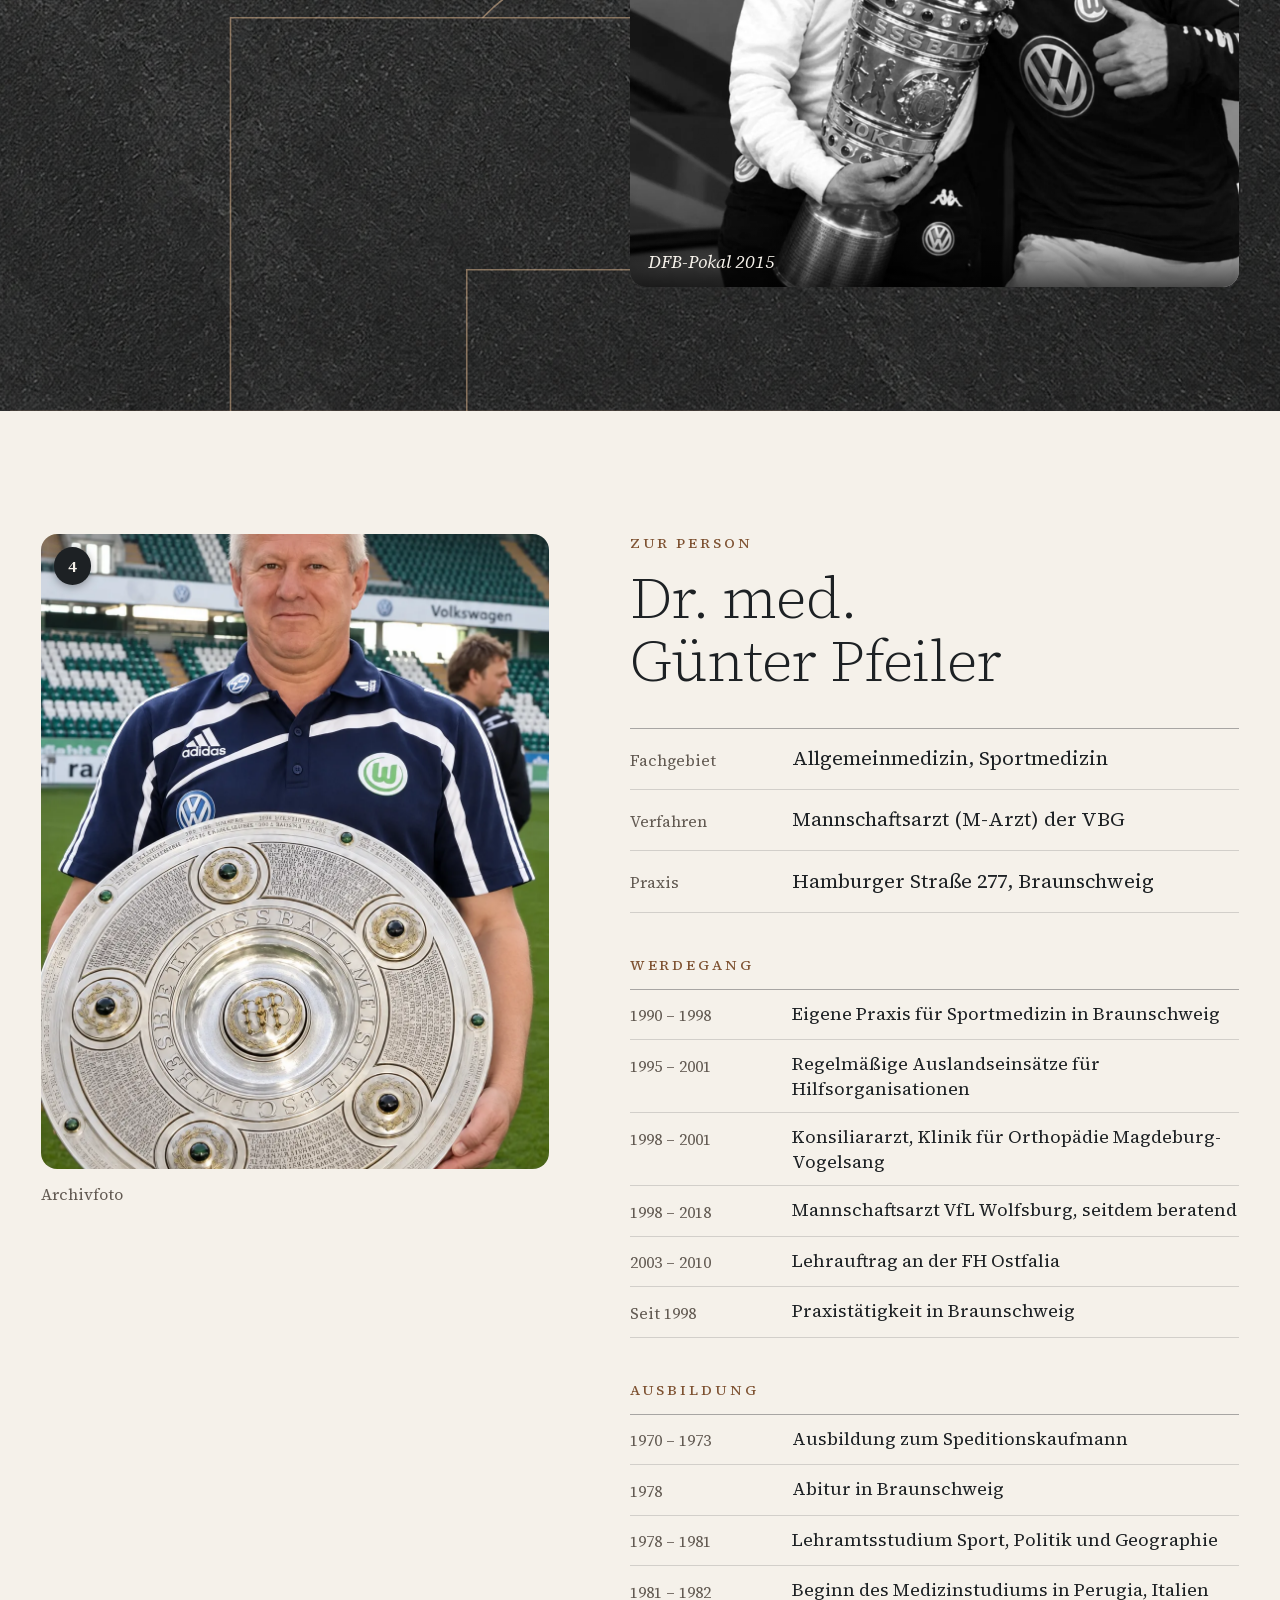
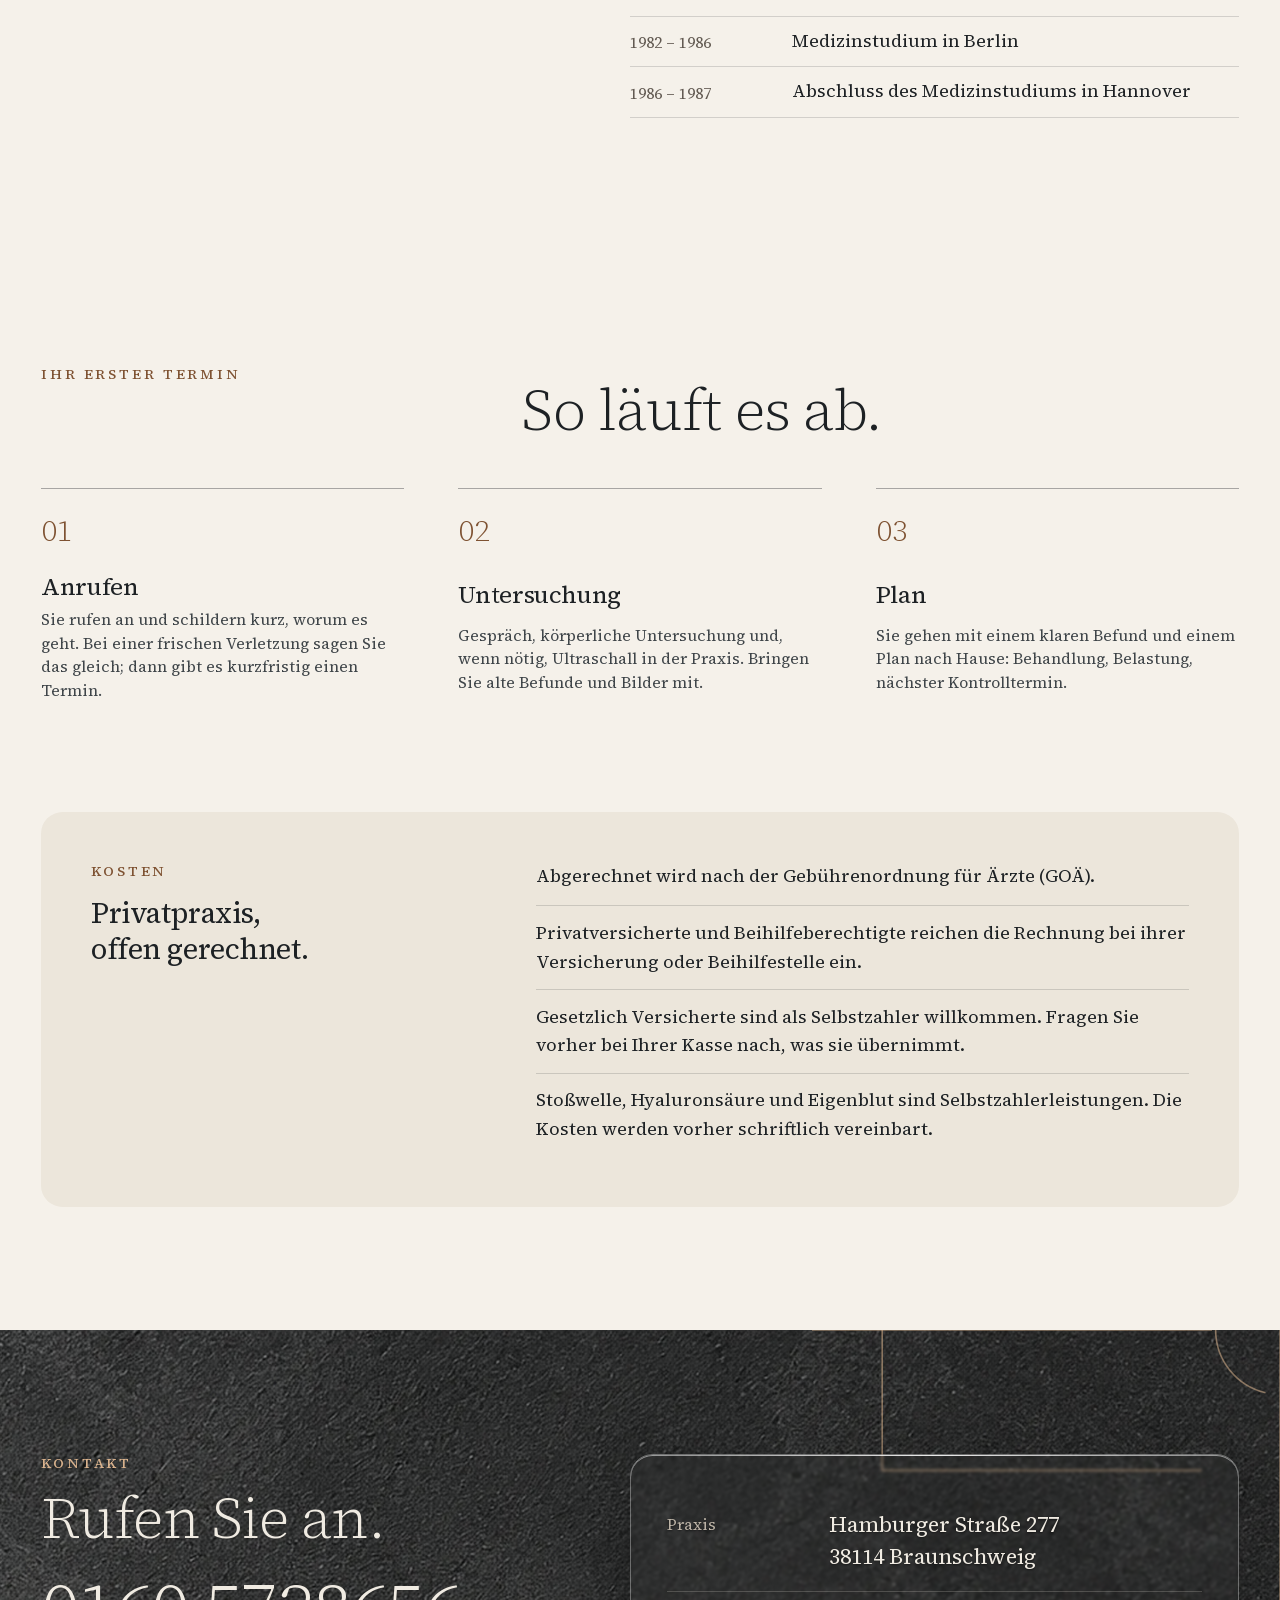
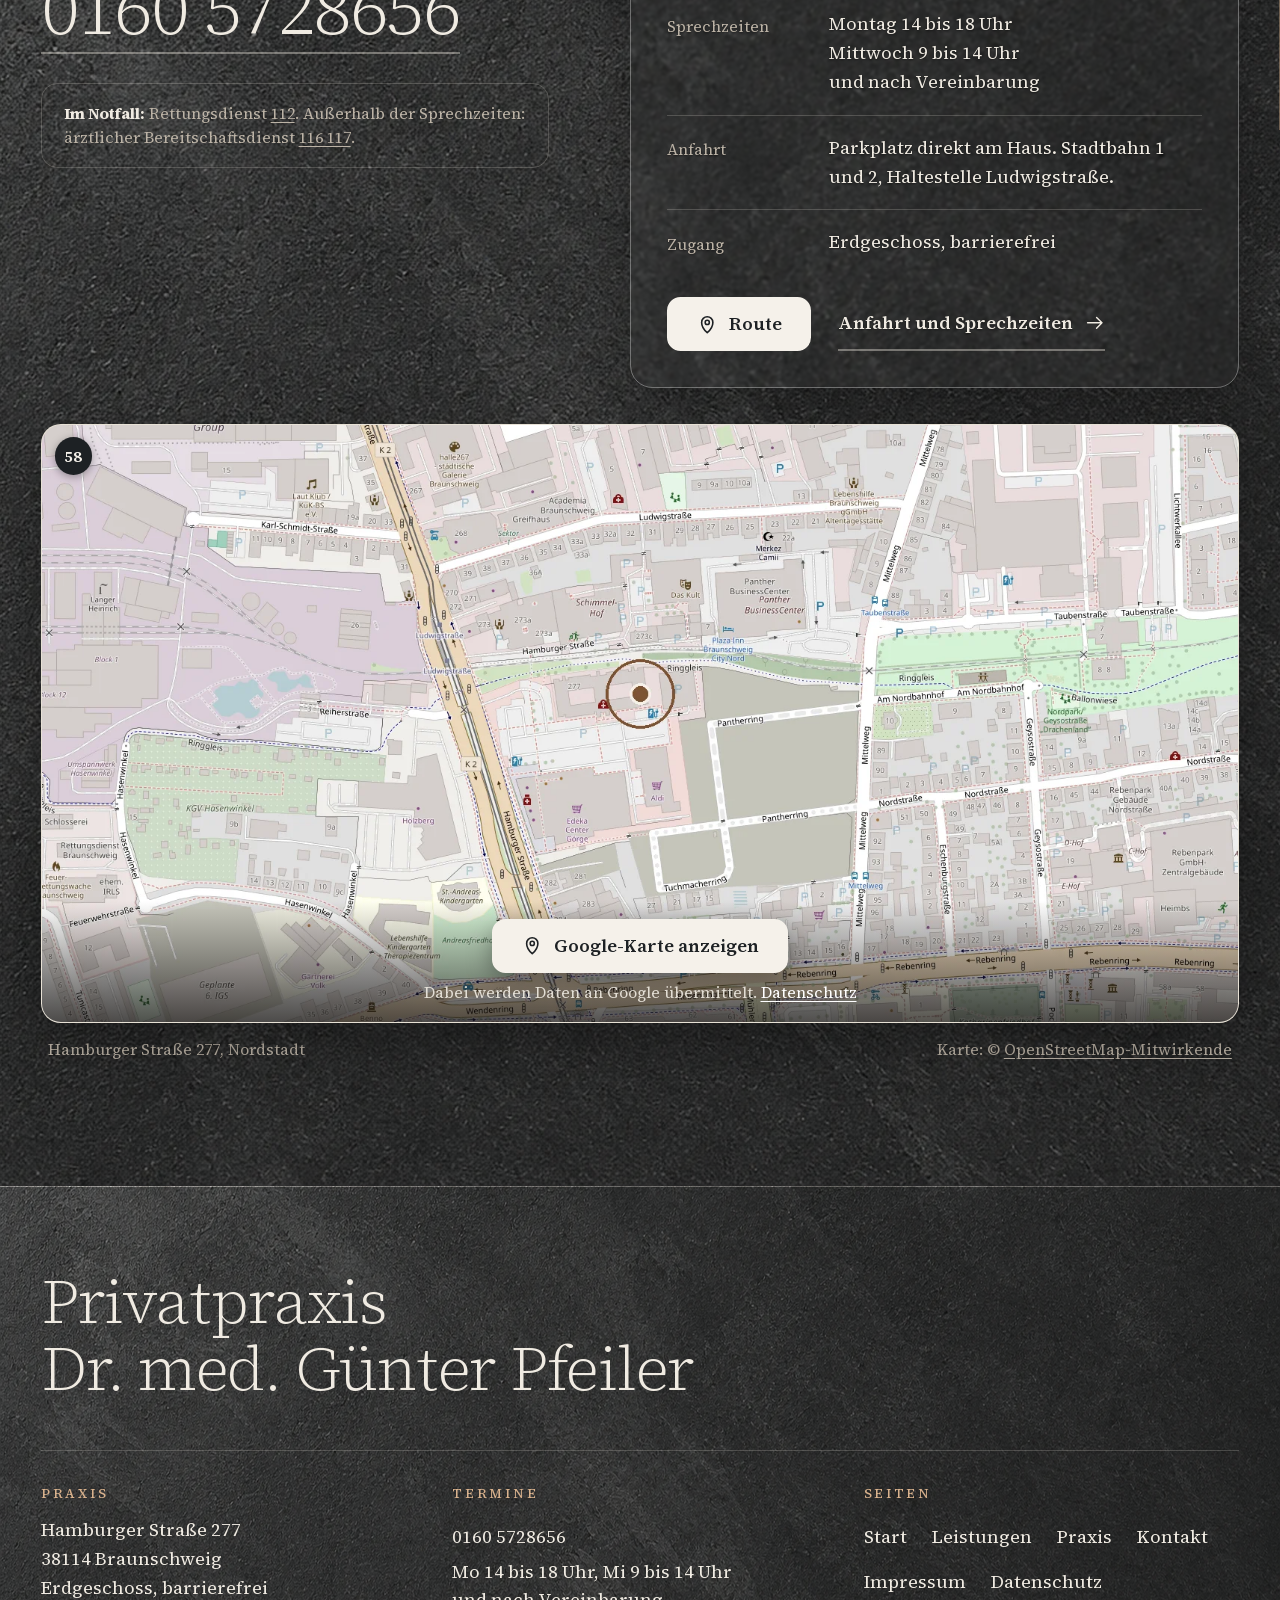
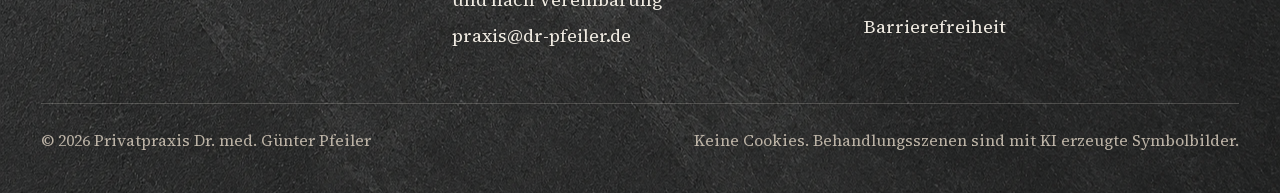
==== commit 6d88f778: "Sprechzeiten eingetragen: Montag 14 bis 18 Uhr, Mittwoch 9 bis 14 Uhr und nach Vereinbarung" ====
--- a/index.html
+++ b/index.html
@@ -200,7 +200,7 @@
         <div class="glas zeig" style="--dl:120ms">
           <dl class="angaben">
             <div><dt>Praxis</dt><dd><address class="adresse">Hamburger Straße 277<br>38114 Braunschweig</address></dd></div>
-            <div><dt>Termine</dt><dd>Nach Vereinbarung</dd></div>
+            <div><dt>Sprechzeiten</dt><dd>Montag 14 bis 18 Uhr<br>Mittwoch 9 bis 14 Uhr<br>und nach Vereinbarung</dd></div>
             <div><dt>Anfahrt</dt><dd>Parkplatz direkt am Haus. Stadtbahn 1 und 2, Haltestelle Ludwigstraße.</dd></div>
             <div><dt>Zugang</dt><dd>Erdgeschoss, barrierefrei</dd></div>
           </dl>
@@ -228,7 +228,7 @@
     <p class="gross">Privatpraxis<br>Dr. med. Günter Pfeiler</p>
     <div class="fuss-raster">
       <div><small>Praxis</small><address>Hamburger Straße 277<br>38114 Braunschweig<br>Erdgeschoss, barrierefrei</address></div>
-      <div><small>Termine</small><a href="tel:+491605728656">0160 5728656</a><br>nach Vereinbarung<br><a href="mailto:praxis@dr-pfeiler.de">praxis@dr-pfeiler.de</a></div>
+      <div><small>Termine</small><a href="tel:+491605728656">0160 5728656</a><br>Mo 14 bis 18 Uhr, Mi 9 bis 14 Uhr<br>und nach Vereinbarung<br><a href="mailto:praxis@dr-pfeiler.de">praxis@dr-pfeiler.de</a></div>
       <div><small>Seiten</small><nav aria-label="Fußzeile">
 <a href="index.html" aria-current="page">Start</a>
 <a href="leistungen.html">Leistungen</a>
